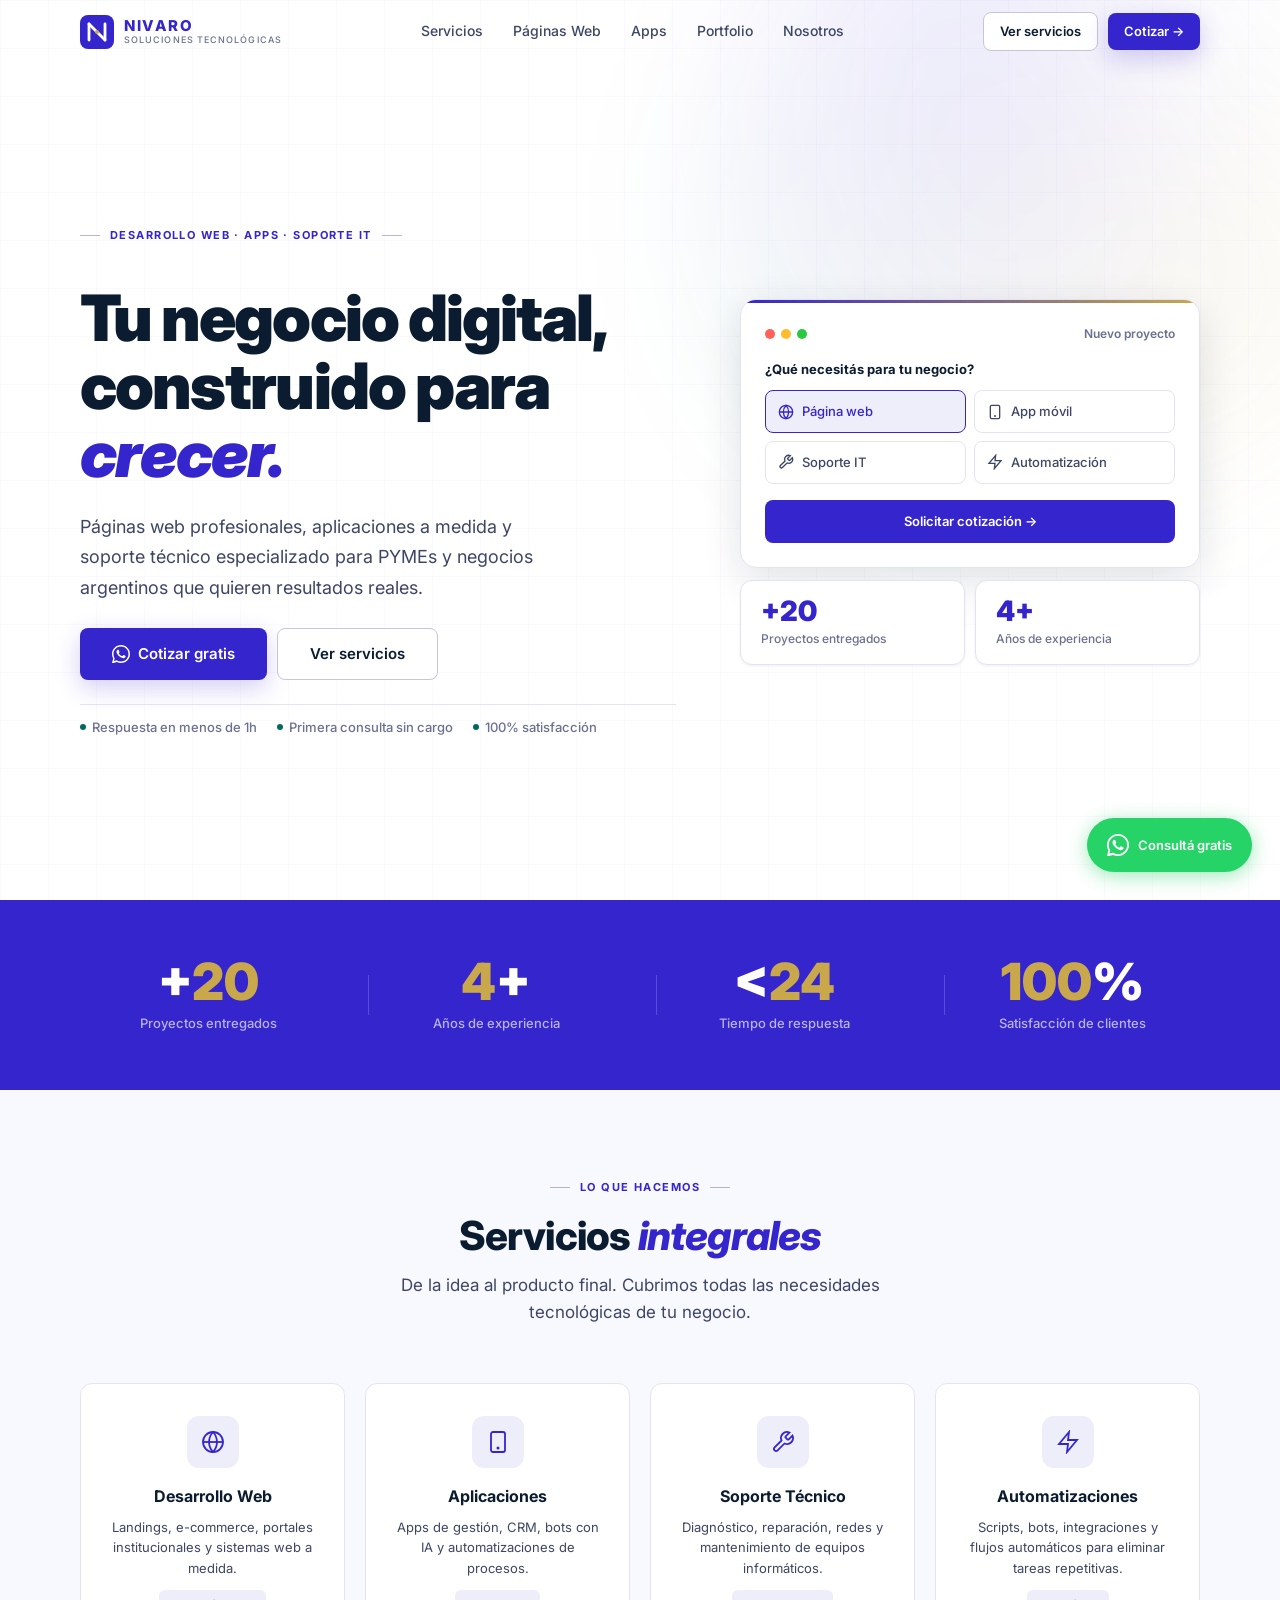
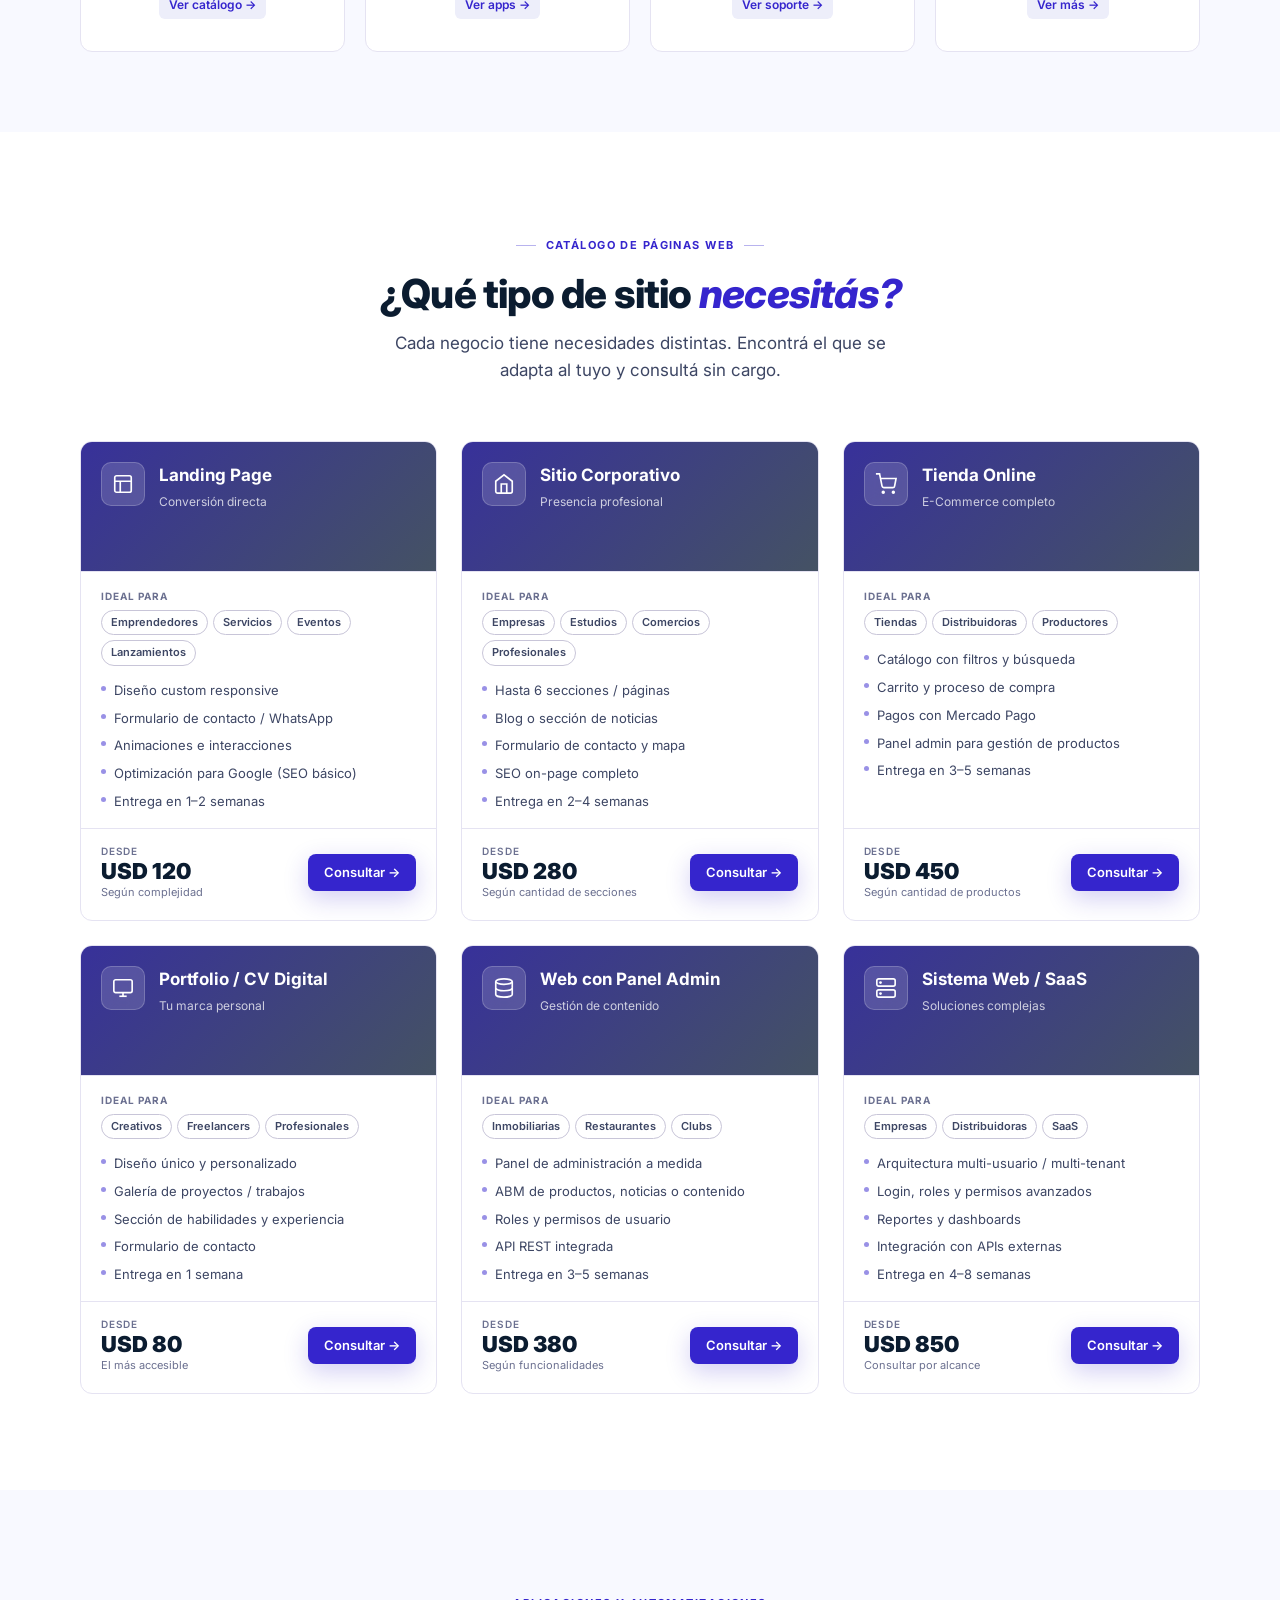
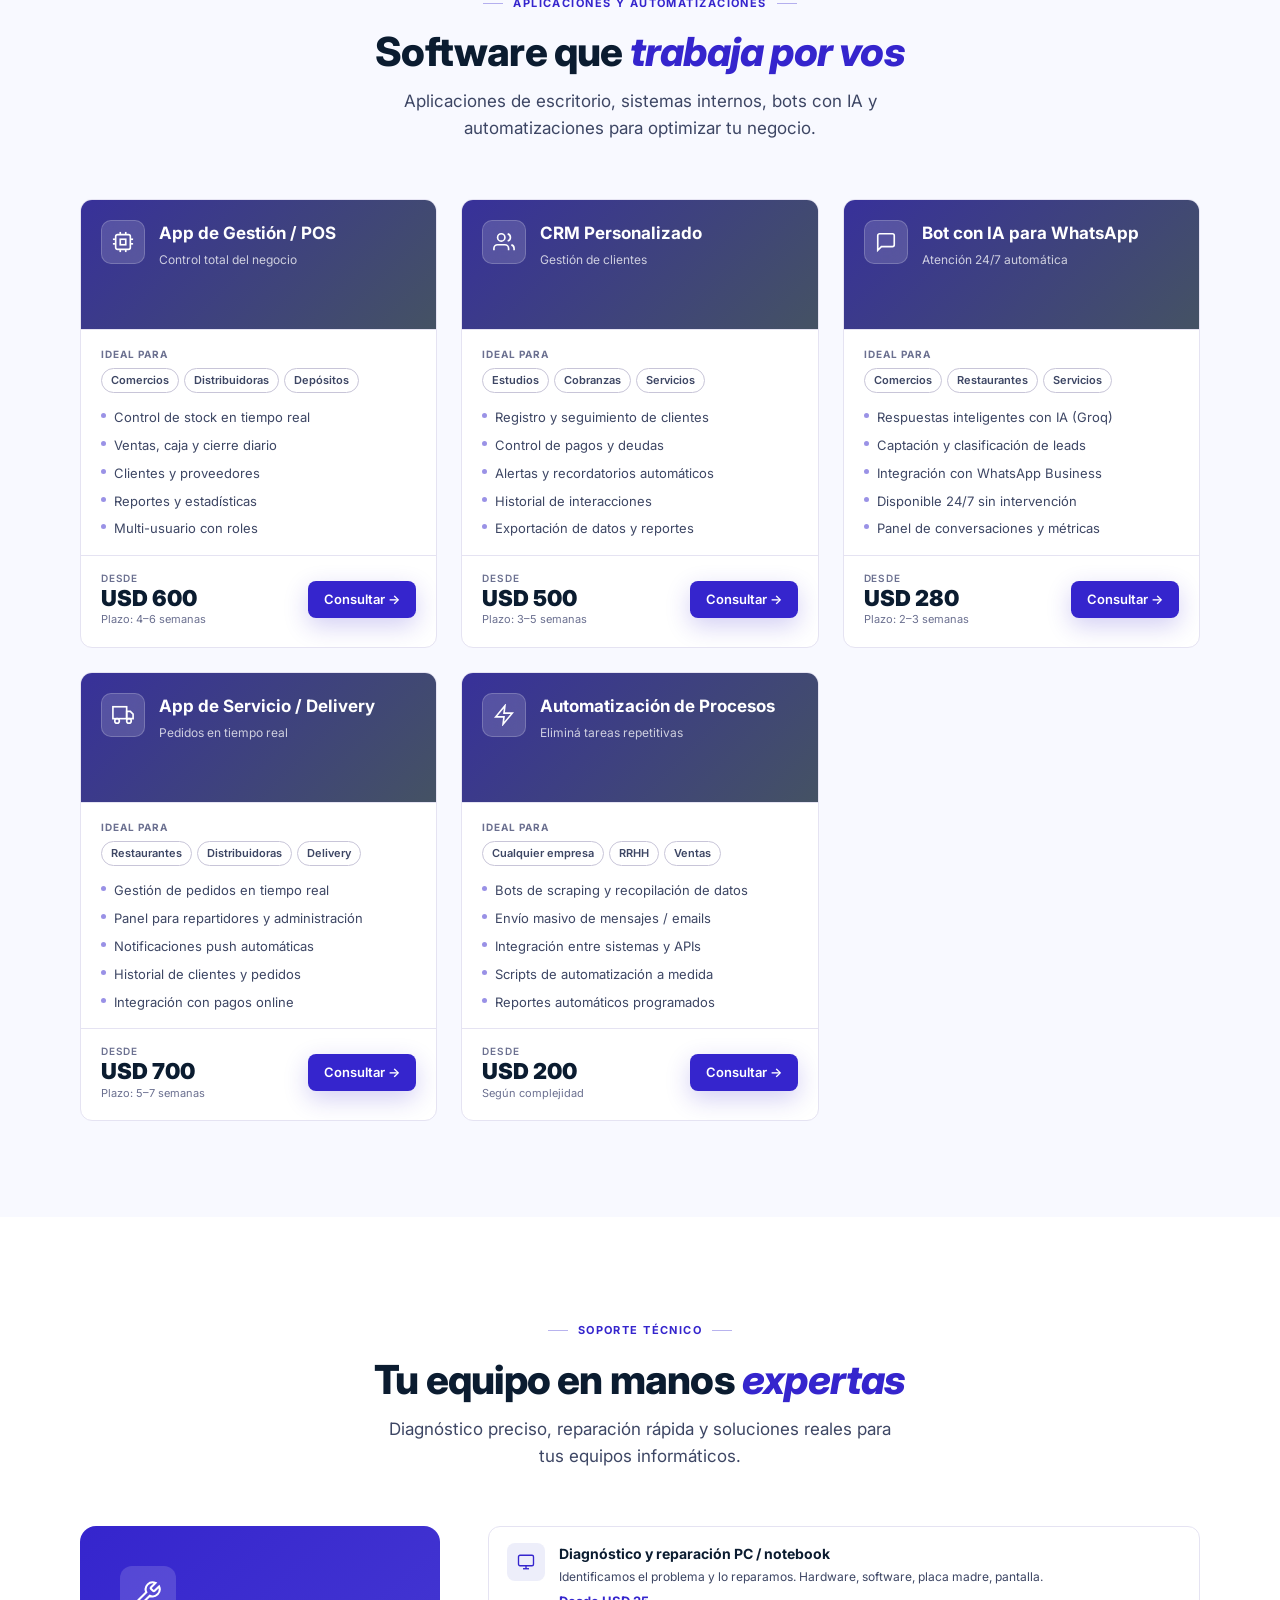
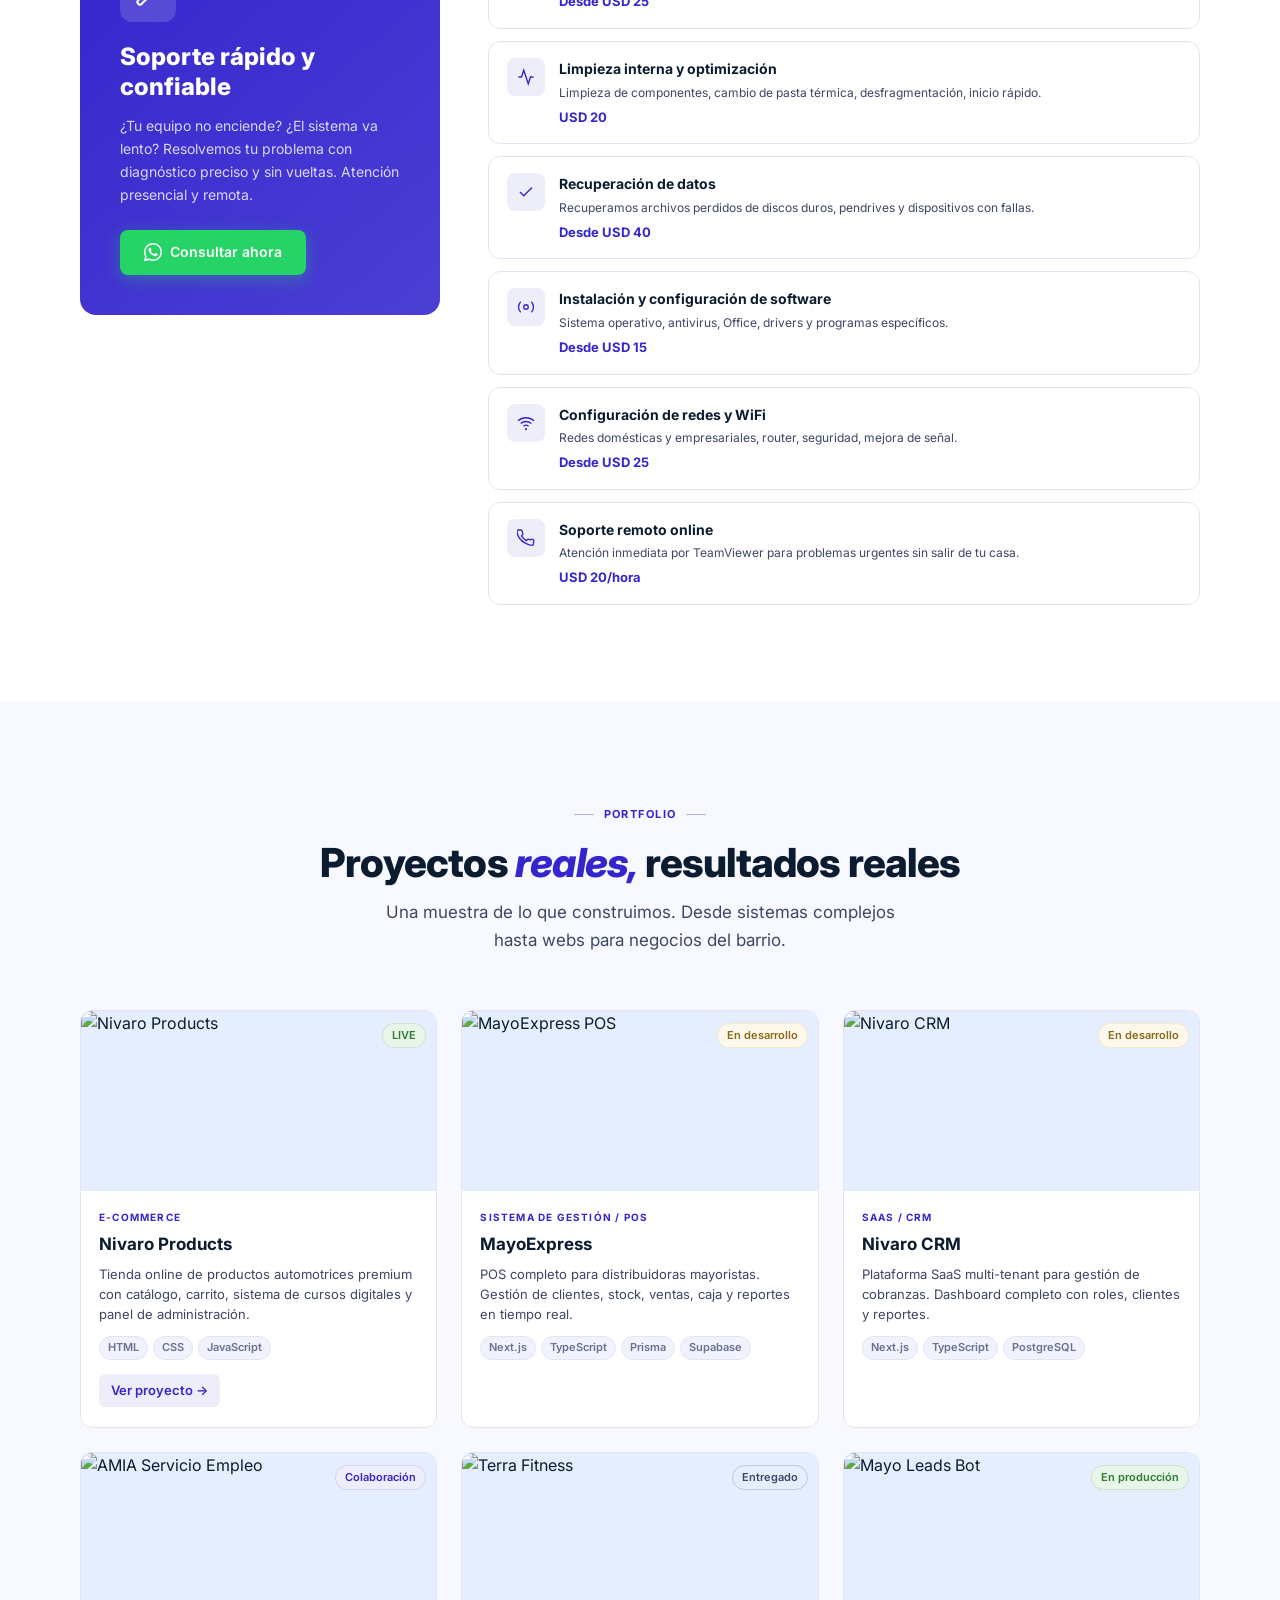
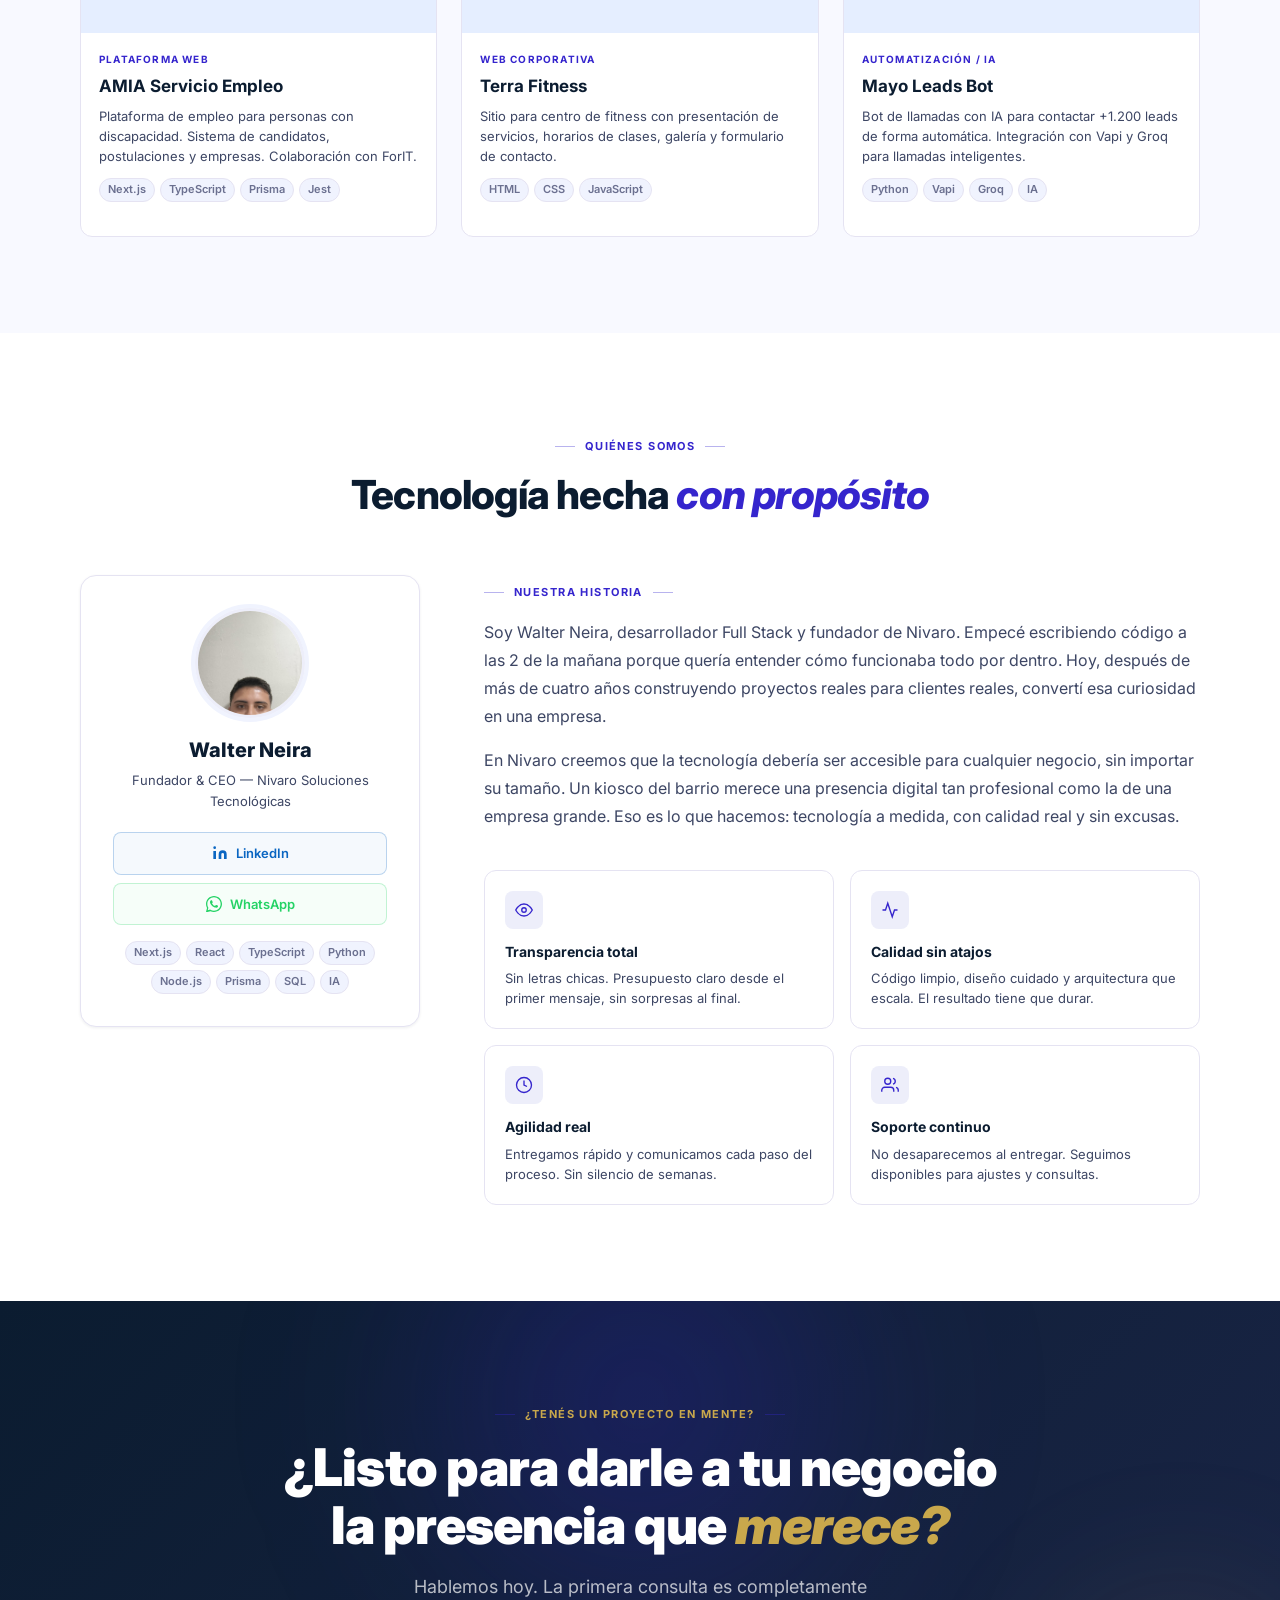
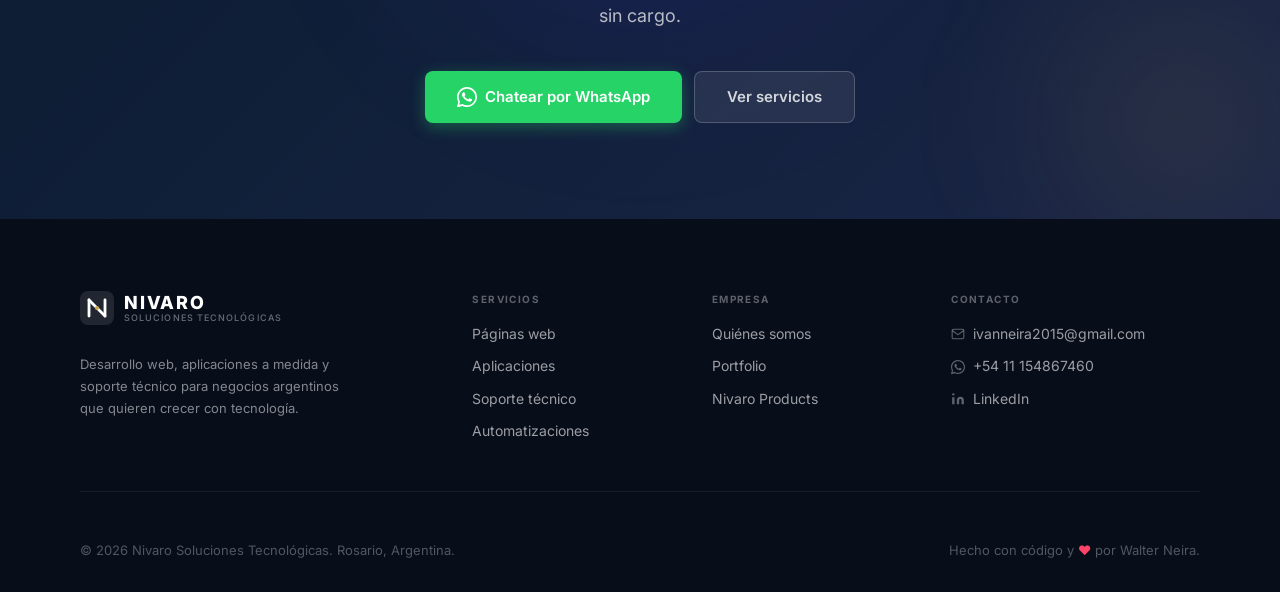
==== index.html @ 533237d1 "feat: add background images to catalog cards + update stats to 4y/24h - 11 catalog cards (webs + app" ====
<!DOCTYPE html>
<html lang="es">
<head>
  <meta charset="UTF-8"/>
  <meta name="viewport" content="width=device-width,initial-scale=1.0"/>
  <title>Nivaro Soluciones Tecnológicas — Desarrollo Web, Apps y Soporte IT</title>
  <meta name="description" content="Diseño web profesional, aplicaciones a medida y soporte técnico para PYMEs y negocios argentinos. Cotizá tu proyecto sin cargo."/>
  <meta name="author" content="Walter Neira — Nivaro Soluciones Tecnológicas"/>
  <link rel="preconnect" href="https://fonts.googleapis.com"/>
  <link rel="preconnect" href="https://fonts.gstatic.com" crossorigin/>
  <link href="https://fonts.googleapis.com/css2?family=Inter:wght@300;400;500;600;700;800;900&display=swap" rel="stylesheet"/>
  <link rel="stylesheet" href="styles/main.css"/>
</head>
<body>

<!-- FLOATING WA -->
<a href="https://wa.me/5411154867460?text=Hola%20Walter!%20Vi%20el%20sitio%20de%20Nivaro%20Soluciones%20y%20quer%C3%ADa%20hacer%20una%20consulta." class="floating-wa" target="_blank" rel="noopener" aria-label="Chatear por WhatsApp">
  <svg viewBox="0 0 24 24" fill="currentColor" width="22" height="22"><path d="M17.472 14.382c-.297-.149-1.758-.867-2.03-.967-.273-.099-.471-.148-.67.15-.197.297-.767.966-.94 1.164-.173.199-.347.223-.644.075-.297-.15-1.255-.463-2.39-1.475-.883-.788-1.48-1.761-1.653-2.059-.173-.297-.018-.458.13-.606.134-.133.298-.347.446-.52.149-.174.198-.298.298-.497.099-.198.05-.371-.025-.52-.075-.149-.669-1.612-.916-2.207-.242-.579-.487-.5-.669-.51-.173-.008-.371-.01-.57-.01-.198 0-.52.074-.792.372-.272.297-1.04 1.016-1.04 2.479 0 1.462 1.065 2.875 1.213 3.074.149.198 2.096 3.2 5.077 4.487.709.306 1.262.489 1.694.625.712.227 1.36.195 1.871.118.571-.085 1.758-.719 2.006-1.413.248-.694.248-1.289.173-1.413-.074-.124-.272-.198-.57-.347z"/><path d="M12 0C5.373 0 0 5.373 0 12c0 2.132.558 4.13 1.533 5.859L.057 23.765a.5.5 0 00.614.63l5.985-1.567A11.945 11.945 0 0012 24c6.627 0 12-5.373 12-12S18.627 0 12 0zm0 22c-1.96 0-3.794-.535-5.362-1.464l-.355-.217-3.689.967.984-3.597-.232-.368A9.955 9.955 0 012 12C2 6.477 6.477 2 12 2s10 4.477 10 10-4.477 10-10 10z"/></svg>
  <span class="floating-wa-txt">Consultá gratis</span>
</a>

<!-- NAV -->
<nav class="nav" id="nav">
  <div class="nav-inner">
    <a href="#inicio" class="nav-logo">
      <svg class="logo-icon" width="34" height="34" viewBox="0 0 34 34"><rect width="34" height="34" rx="8" fill="#3525CD"/><line x1="9" y1="25" x2="9" y2="9" stroke="white" stroke-width="2.8" stroke-linecap="round"/><line x1="9" y1="9" x2="25" y2="25" stroke="white" stroke-width="2.8" stroke-linecap="round"/><line x1="25" y1="25" x2="25" y2="9" stroke="white" stroke-width="2.8" stroke-linecap="round"/><circle cx="17" cy="17" r="2" fill="#C9A84C"/></svg>
      <div class="logo-text">
        <span class="logo-brand">NIVARO</span>
        <span class="logo-tagline">Soluciones Tecnológicas</span>
      </div>
    </a>
    <ul class="nav-links" id="nav-links">
      <li><a href="#servicios">Servicios</a></li>
      <li><a href="#webs">Páginas Web</a></li>
      <li><a href="#apps">Apps</a></li>
      <li><a href="#portfolio">Portfolio</a></li>
      <li><a href="#nosotros">Nosotros</a></li>
    </ul>
    <div class="nav-end">
      <a href="#webs" class="btn btn-secondary btn-sm">Ver servicios</a>
      <a href="https://wa.me/5411154867460?text=Hola%20Walter!%20Quiero%20cotizar%20un%20proyecto." class="btn btn-primary btn-sm" target="_blank" rel="noopener">Cotizar →</a>
      <button class="nav-burger" id="burger" aria-label="Menú"><span></span><span></span><span></span></button>
    </div>
  </div>
  <div class="nav-mobile" id="nav-mobile">
    <a href="#servicios">Servicios</a>
    <a href="#webs">Páginas Web</a>
    <a href="#apps">Apps</a>
    <a href="#portfolio">Portfolio</a>
    <a href="#nosotros">Nosotros</a>
    <a href="https://wa.me/5411154867460?text=Hola%20Walter!%20Quiero%20cotizar%20un%20proyecto." class="btn btn-primary" target="_blank" rel="noopener">Cotizar por WhatsApp →</a>
  </div>
</nav>

<!-- HERO -->
<section class="hero" id="inicio">
  <div class="hero-bg"><div class="hero-orb"></div><div class="hero-grid"></div></div>
  <div class="hero-inner">
    <div class="hero-content">
      <div class="eyebrow">Desarrollo Web · Apps · Soporte IT</div>
      <h1 class="hero-h1">Tu negocio digital,<br/>construido para <em>crecer.</em></h1>
      <p class="hero-sub">Páginas web profesionales, aplicaciones a medida y soporte técnico especializado para PYMEs y negocios argentinos que quieren resultados reales.</p>
      <div class="hero-ctas">
        <a href="https://wa.me/5411154867460?text=Hola%20Walter!%20Vi%20el%20sitio%20de%20Nivaro%20y%20quiero%20cotizar%20mi%20proyecto.%20%C2%BFPod%C3%A9s%20asesorarme%3F" class="btn btn-primary btn-lg" target="_blank" rel="noopener">
          <svg width="18" height="18" viewBox="0 0 24 24" fill="currentColor"><path d="M17.472 14.382c-.297-.149-1.758-.867-2.03-.967-.273-.099-.471-.148-.67.15-.197.297-.767.966-.94 1.164-.173.199-.347.223-.644.075-.297-.15-1.255-.463-2.39-1.475-.883-.788-1.48-1.761-1.653-2.059-.173-.297-.018-.458.13-.606.134-.133.298-.347.446-.52.149-.174.198-.298.298-.497.099-.198.05-.371-.025-.52-.075-.149-.669-1.612-.916-2.207-.242-.579-.487-.5-.669-.51-.173-.008-.371-.01-.57-.01-.198 0-.52.074-.792.372-.272.297-1.04 1.016-1.04 2.479 0 1.462 1.065 2.875 1.213 3.074.149.198 2.096 3.2 5.077 4.487.709.306 1.262.489 1.694.625.712.227 1.36.195 1.871.118.571-.085 1.758-.719 2.006-1.413.248-.694.248-1.289.173-1.413-.074-.124-.272-.198-.57-.347z"/><path d="M12 0C5.373 0 0 5.373 0 12c0 2.132.558 4.13 1.533 5.859L.057 23.765a.5.5 0 00.614.63l5.985-1.567A11.945 11.945 0 0012 24c6.627 0 12-5.373 12-12S18.627 0 12 0zm0 22c-1.96 0-3.794-.535-5.362-1.464l-.355-.217-3.689.967.984-3.597-.232-.368A9.955 9.955 0 012 12C2 6.477 6.477 2 12 2s10 4.477 10 10-4.477 10-10 10z"/></svg>
          Cotizar gratis
        </a>
        <a href="#servicios" class="btn btn-secondary btn-lg">Ver servicios</a>
      </div>
      <div class="hero-trust">
        <div class="hero-trust-item"><span class="dot"></span>Respuesta en menos de 1h</div>
        <div class="hero-trust-item"><span class="dot"></span>Primera consulta sin cargo</div>
        <div class="hero-trust-item"><span class="dot"></span>100% satisfacción</div>
      </div>
    </div>
    <div class="hero-visual">
      <div class="hero-card reveal">
        <div class="hero-card-top">
          <span class="hd r"></span><span class="hd y"></span><span class="hd g"></span>
          <span class="hero-card-lbl">Nuevo proyecto</span>
        </div>
        <p class="hero-card-prompt">¿Qué necesitás para tu negocio?</p>
        <div class="hero-opts">
          <div class="hero-opt sel">
            <svg width="16" height="16" viewBox="0 0 24 24" fill="none" stroke="currentColor" stroke-width="2"><circle cx="12" cy="12" r="10"/><line x1="2" y1="12" x2="22" y2="12"/><path d="M12 2a15.3 15.3 0 014 10 15.3 15.3 0 01-4 10 15.3 15.3 0 01-4-10 15.3 15.3 0 014-10z"/></svg>
            Página web
          </div>
          <div class="hero-opt">
            <svg width="16" height="16" viewBox="0 0 24 24" fill="none" stroke="currentColor" stroke-width="2"><rect x="5" y="2" width="14" height="20" rx="2"/><line x1="12" y1="18" x2="12.01" y2="18" stroke-linecap="round" stroke-width="3"/></svg>
            App móvil
          </div>
          <div class="hero-opt">
            <svg width="16" height="16" viewBox="0 0 24 24" fill="none" stroke="currentColor" stroke-width="2"><path d="M14.7 6.3a1 1 0 000 1.4l1.6 1.6a1 1 0 001.4 0l3.77-3.77a6 6 0 01-7.94 7.94l-6.91 6.91a2.12 2.12 0 01-3-3l6.91-6.91a6 6 0 017.94-7.94l-3.76 3.76z"/></svg>
            Soporte IT
          </div>
          <div class="hero-opt">
            <svg width="16" height="16" viewBox="0 0 24 24" fill="none" stroke="currentColor" stroke-width="2"><polygon points="13 2 3 14 12 14 11 22 21 10 12 10 13 2"/></svg>
            Automatización
          </div>
        </div>
        <div class="hero-cta-mini">Solicitar cotización →</div>
      </div>
      <div class="hero-metrics">
        <div class="hero-metric reveal rv1">
          <div class="hero-metric-n">+20</div>
          <div class="hero-metric-l">Proyectos entregados</div>
        </div>
        <div class="hero-metric reveal rv2">
          <div class="hero-metric-n">4+</div>
          <div class="hero-metric-l">Años de experiencia</div>
        </div>
      </div>
    </div>
  </div>
</section>

<!-- STATS -->
<div class="stats">
  <div class="stats-inner">
    <div class="stat"><div class="stat-num">+<em>20</em></div><div class="stat-lbl">Proyectos entregados</div></div>
    <div class="stat"><div class="stat-num"><em>4</em>+</div><div class="stat-lbl">Años de experiencia</div></div>
    <div class="stat"><div class="stat-num">&lt;<em>24hs</em></div><div class="stat-lbl">Tiempo de respuesta</div></div>
    <div class="stat"><div class="stat-num"><em>100</em>%</div><div class="stat-lbl">Satisfacción de clientes</div></div>
  </div>
</div>

<!-- PILLARS -->
<section class="pillars" id="servicios">
  <div class="c">
    <div class="sh reveal">
      <div class="eyebrow">Lo que hacemos</div>
      <h2>Servicios <em>integrales</em></h2>
      <p>De la idea al producto final. Cubrimos todas las necesidades tecnológicas de tu negocio.</p>
    </div>
    <div class="pillars-grid">
      <div class="pillar reveal rv1">
        <div class="pillar-icon"><svg width="24" height="24" viewBox="0 0 24 24" fill="none" stroke="currentColor" stroke-width="1.8"><circle cx="12" cy="12" r="10"/><line x1="2" y1="12" x2="22" y2="12"/><path d="M12 2a15.3 15.3 0 014 10 15.3 15.3 0 01-4 10 15.3 15.3 0 01-4-10 15.3 15.3 0 014-10z"/></svg></div>
        <div class="pillar-name">Desarrollo Web</div>
        <div class="pillar-desc">Landings, e-commerce, portales institucionales y sistemas web a medida.</div>
        <a href="#webs" class="pillar-link">Ver catálogo →</a>
      </div>
      <div class="pillar reveal rv2">
        <div class="pillar-icon"><svg width="24" height="24" viewBox="0 0 24 24" fill="none" stroke="currentColor" stroke-width="1.8"><rect x="5" y="2" width="14" height="20" rx="2"/><line x1="12" y1="18" x2="12.01" y2="18" stroke-linecap="round" stroke-width="3"/></svg></div>
        <div class="pillar-name">Aplicaciones</div>
        <div class="pillar-desc">Apps de gestión, CRM, bots con IA y automatizaciones de procesos.</div>
        <a href="#apps" class="pillar-link">Ver apps →</a>
      </div>
      <div class="pillar reveal rv3">
        <div class="pillar-icon"><svg width="24" height="24" viewBox="0 0 24 24" fill="none" stroke="currentColor" stroke-width="1.8"><path d="M14.7 6.3a1 1 0 000 1.4l1.6 1.6a1 1 0 001.4 0l3.77-3.77a6 6 0 01-7.94 7.94l-6.91 6.91a2.12 2.12 0 01-3-3l6.91-6.91a6 6 0 017.94-7.94l-3.76 3.76z"/></svg></div>
        <div class="pillar-name">Soporte Técnico</div>
        <div class="pillar-desc">Diagnóstico, reparación, redes y mantenimiento de equipos informáticos.</div>
        <a href="#soporte" class="pillar-link">Ver soporte →</a>
      </div>
      <div class="pillar reveal rv4">
        <div class="pillar-icon"><svg width="24" height="24" viewBox="0 0 24 24" fill="none" stroke="currentColor" stroke-width="1.8"><polygon points="13 2 3 14 12 14 11 22 21 10 12 10 13 2"/></svg></div>
        <div class="pillar-name">Automatizaciones</div>
        <div class="pillar-desc">Scripts, bots, integraciones y flujos automáticos para eliminar tareas repetitivas.</div>
        <a href="#apps" class="pillar-link">Ver más →</a>
      </div>
    </div>
  </div>
</section>

<!-- WEBS CATALOG -->
<section class="section section-alt" id="webs">
  <div class="c">
    <div class="sh reveal">
      <div class="eyebrow">Catálogo de páginas web</div>
      <h2>¿Qué tipo de sitio <em>necesitás?</em></h2>
      <p>Cada negocio tiene necesidades distintas. Encontrá el que se adapta al tuyo y consultá sin cargo.</p>
    </div>
    <div class="catalog-grid">

      <!-- Landing Page -->
      <div class="cat-card reveal rv1">
        <div class="cat-head" style="background-image:url('https://images.unsplash.com/photo-1467232004584-a241de8bcf5d?w=600&q=80')">
          <div class="cat-icon"><svg width="22" height="22" viewBox="0 0 24 24" fill="none" stroke="currentColor" stroke-width="1.8"><rect x="3" y="3" width="18" height="18" rx="2"/><path d="M3 9h18M9 21V9"/></svg></div>
          <div><div class="cat-name">Landing Page</div><div class="cat-tag">Conversión directa</div></div>
        </div>
        <div class="cat-body">
          <div>
            <div class="cat-targets-lbl">Ideal para</div>
            <div class="cat-pills">
              <span class="badge badge-outline">Emprendedores</span>
              <span class="badge badge-outline">Servicios</span>
              <span class="badge badge-outline">Eventos</span>
              <span class="badge badge-outline">Lanzamientos</span>
            </div>
          </div>
          <div class="cat-features">
            <div class="cat-feat">Diseño custom responsive</div>
            <div class="cat-feat">Formulario de contacto / WhatsApp</div>
            <div class="cat-feat">Animaciones e interacciones</div>
            <div class="cat-feat">Optimización para Google (SEO básico)</div>
            <div class="cat-feat">Entrega en 1–2 semanas</div>
          </div>
        </div>
        <div class="cat-foot">
          <div>
            <div class="cat-price-from">Desde</div>
            <div class="cat-price">USD 120</div>
            <div class="cat-price-note">Según complejidad</div>
          </div>
          <a href="https://wa.me/5411154867460?text=Hola%20Walter!%20Me%20interesa%20una%20Landing%20Page%20para%20mi%20negocio.%20%C2%BFPod%C3%A9s%20asesorarme%3F" class="btn btn-primary btn-sm" target="_blank" rel="noopener">Consultar →</a>
        </div>
      </div>

      <!-- Sitio Corporativo -->
      <div class="cat-card reveal rv2">
        <div class="cat-head" style="background-image:url('https://images.unsplash.com/photo-1497366216548-37526070297c?w=600&q=80')">
          <div class="cat-icon"><svg width="22" height="22" viewBox="0 0 24 24" fill="none" stroke="currentColor" stroke-width="1.8"><path d="M3 9l9-7 9 7v11a2 2 0 01-2 2H5a2 2 0 01-2-2z"/><polyline points="9 22 9 12 15 12 15 22"/></svg></div>
          <div><div class="cat-name">Sitio Corporativo</div><div class="cat-tag">Presencia profesional</div></div>
        </div>
        <div class="cat-body">
          <div>
            <div class="cat-targets-lbl">Ideal para</div>
            <div class="cat-pills">
              <span class="badge badge-outline">Empresas</span>
              <span class="badge badge-outline">Estudios</span>
              <span class="badge badge-outline">Comercios</span>
              <span class="badge badge-outline">Profesionales</span>
            </div>
          </div>
          <div class="cat-features">
            <div class="cat-feat">Hasta 6 secciones / páginas</div>
            <div class="cat-feat">Blog o sección de noticias</div>
            <div class="cat-feat">Formulario de contacto y mapa</div>
            <div class="cat-feat">SEO on-page completo</div>
            <div class="cat-feat">Entrega en 2–4 semanas</div>
          </div>
        </div>
        <div class="cat-foot">
          <div>
            <div class="cat-price-from">Desde</div>
            <div class="cat-price">USD 280</div>
            <div class="cat-price-note">Según cantidad de secciones</div>
          </div>
          <a href="https://wa.me/5411154867460?text=Hola%20Walter!%20Necesito%20un%20sitio%20corporativo%20para%20mi%20empresa.%20%C2%BFPod%C3%A9s%20cotizarlo%3F" class="btn btn-primary btn-sm" target="_blank" rel="noopener">Consultar →</a>
        </div>
      </div>

      <!-- E-Commerce -->
      <div class="cat-card reveal rv3">
        <div class="cat-head" style="background-image:url('https://images.unsplash.com/photo-1556742049-0cfed4f6a45d?w=600&q=80')">
          <div class="cat-icon"><svg width="22" height="22" viewBox="0 0 24 24" fill="none" stroke="currentColor" stroke-width="1.8"><circle cx="9" cy="21" r="1"/><circle cx="20" cy="21" r="1"/><path d="M1 1h4l2.68 13.39a2 2 0 002 1.61h9.72a2 2 0 001.98-1.71L23 6H6"/></svg></div>
          <div><div class="cat-name">Tienda Online</div><div class="cat-tag">E-Commerce completo</div></div>
        </div>
        <div class="cat-body">
          <div>
            <div class="cat-targets-lbl">Ideal para</div>
            <div class="cat-pills">
              <span class="badge badge-outline">Tiendas</span>
              <span class="badge badge-outline">Distribuidoras</span>
              <span class="badge badge-outline">Productores</span>
            </div>
          </div>
          <div class="cat-features">
            <div class="cat-feat">Catálogo con filtros y búsqueda</div>
            <div class="cat-feat">Carrito y proceso de compra</div>
            <div class="cat-feat">Pagos con Mercado Pago</div>
            <div class="cat-feat">Panel admin para gestión de productos</div>
            <div class="cat-feat">Entrega en 3–5 semanas</div>
          </div>
        </div>
        <div class="cat-foot">
          <div>
            <div class="cat-price-from">Desde</div>
            <div class="cat-price">USD 450</div>
            <div class="cat-price-note">Según cantidad de productos</div>
          </div>
          <a href="https://wa.me/5411154867460?text=Hola%20Walter!%20Quiero%20crear%20una%20tienda%20online%20para%20vender%20mis%20productos.%20%C2%BFPod%C3%A9s%20asesorarme%3F" class="btn btn-primary btn-sm" target="_blank" rel="noopener">Consultar →</a>
        </div>
      </div>

      <!-- Portfolio / CV -->
      <div class="cat-card reveal rv1">
        <div class="cat-head" style="background-image:url('https://images.unsplash.com/photo-1499750310107-5fef28a66643?w=600&q=80')">
          <div class="cat-icon"><svg width="22" height="22" viewBox="0 0 24 24" fill="none" stroke="currentColor" stroke-width="1.8"><rect x="2" y="3" width="20" height="14" rx="2"/><line x1="8" y1="21" x2="16" y2="21"/><line x1="12" y1="17" x2="12" y2="21"/></svg></div>
          <div><div class="cat-name">Portfolio / CV Digital</div><div class="cat-tag">Tu marca personal</div></div>
        </div>
        <div class="cat-body">
          <div>
            <div class="cat-targets-lbl">Ideal para</div>
            <div class="cat-pills">
              <span class="badge badge-outline">Creativos</span>
              <span class="badge badge-outline">Freelancers</span>
              <span class="badge badge-outline">Profesionales</span>
            </div>
          </div>
          <div class="cat-features">
            <div class="cat-feat">Diseño único y personalizado</div>
            <div class="cat-feat">Galería de proyectos / trabajos</div>
            <div class="cat-feat">Sección de habilidades y experiencia</div>
            <div class="cat-feat">Formulario de contacto</div>
            <div class="cat-feat">Entrega en 1 semana</div>
          </div>
        </div>
        <div class="cat-foot">
          <div>
            <div class="cat-price-from">Desde</div>
            <div class="cat-price">USD 80</div>
            <div class="cat-price-note">El más accesible</div>
          </div>
          <a href="https://wa.me/5411154867460?text=Hola%20Walter!%20Me%20interesa%20un%20portfolio%20o%20CV%20digital%20profesional.%20%C2%BFPod%C3%A9s%20cotizarlo%3F" class="btn btn-primary btn-sm" target="_blank" rel="noopener">Consultar →</a>
        </div>
      </div>

      <!-- Web con Panel -->
      <div class="cat-card reveal rv2">
        <div class="cat-head" style="background-image:url('https://images.unsplash.com/photo-1460925895917-afdab827c52f?w=600&q=80')">
          <div class="cat-icon"><svg width="22" height="22" viewBox="0 0 24 24" fill="none" stroke="currentColor" stroke-width="1.8"><ellipse cx="12" cy="5" rx="9" ry="3"/><path d="M21 12c0 1.66-4 3-9 3s-9-1.34-9-3"/><path d="M3 5v14c0 1.66 4 3 9 3s9-1.34 9-3V5"/></svg></div>
          <div><div class="cat-name">Web con Panel Admin</div><div class="cat-tag">Gestión de contenido</div></div>
        </div>
        <div class="cat-body">
          <div>
            <div class="cat-targets-lbl">Ideal para</div>
            <div class="cat-pills">
              <span class="badge badge-outline">Inmobiliarias</span>
              <span class="badge badge-outline">Restaurantes</span>
              <span class="badge badge-outline">Clubs</span>
            </div>
          </div>
          <div class="cat-features">
            <div class="cat-feat">Panel de administración a medida</div>
            <div class="cat-feat">ABM de productos, noticias o contenido</div>
            <div class="cat-feat">Roles y permisos de usuario</div>
            <div class="cat-feat">API REST integrada</div>
            <div class="cat-feat">Entrega en 3–5 semanas</div>
          </div>
        </div>
        <div class="cat-foot">
          <div>
            <div class="cat-price-from">Desde</div>
            <div class="cat-price">USD 380</div>
            <div class="cat-price-note">Según funcionalidades</div>
          </div>
          <a href="https://wa.me/5411154867460?text=Hola%20Walter!%20Necesito%20una%20web%20con%20panel%20de%20administraci%C3%B3n.%20%C2%BFPod%C3%A9s%20cotizarme%3F" class="btn btn-primary btn-sm" target="_blank" rel="noopener">Consultar →</a>
        </div>
      </div>

      <!-- Sistema / SaaS -->
      <div class="cat-card reveal rv3">
        <div class="cat-head" style="background-image:url('https://images.unsplash.com/photo-1558494949-ef010cbdcc31?w=600&q=80')">
          <div class="cat-icon"><svg width="22" height="22" viewBox="0 0 24 24" fill="none" stroke="currentColor" stroke-width="1.8"><rect x="2" y="2" width="20" height="8" rx="2"/><rect x="2" y="14" width="20" height="8" rx="2"/><line x1="6" y1="6" x2="6.01" y2="6" stroke-linecap="round" stroke-width="3"/><line x1="6" y1="18" x2="6.01" y2="18" stroke-linecap="round" stroke-width="3"/></svg></div>
          <div><div class="cat-name">Sistema Web / SaaS</div><div class="cat-tag">Soluciones complejas</div></div>
        </div>
        <div class="cat-body">
          <div>
            <div class="cat-targets-lbl">Ideal para</div>
            <div class="cat-pills">
              <span class="badge badge-outline">Empresas</span>
              <span class="badge badge-outline">Distribuidoras</span>
              <span class="badge badge-outline">SaaS</span>
            </div>
          </div>
          <div class="cat-features">
            <div class="cat-feat">Arquitectura multi-usuario / multi-tenant</div>
            <div class="cat-feat">Login, roles y permisos avanzados</div>
            <div class="cat-feat">Reportes y dashboards</div>
            <div class="cat-feat">Integración con APIs externas</div>
            <div class="cat-feat">Entrega en 4–8 semanas</div>
          </div>
        </div>
        <div class="cat-foot">
          <div>
            <div class="cat-price-from">Desde</div>
            <div class="cat-price">USD 850</div>
            <div class="cat-price-note">Consultar por alcance</div>
          </div>
          <a href="https://wa.me/5411154867460?text=Hola%20Walter!%20Necesito%20un%20sistema%20web%20complejo%20o%20SaaS.%20%C2%BFPod%C3%A9s%20asesorarme%3F" class="btn btn-primary btn-sm" target="_blank" rel="noopener">Consultar →</a>
        </div>
      </div>

    </div>
  </div>
</section>

<!-- APPS CATALOG -->
<section class="section" id="apps">
  <div class="c">
    <div class="sh reveal">
      <div class="eyebrow">Aplicaciones y automatizaciones</div>
      <h2>Software que <em>trabaja por vos</em></h2>
      <p>Aplicaciones de escritorio, sistemas internos, bots con IA y automatizaciones para optimizar tu negocio.</p>
    </div>
    <div class="catalog-grid">

      <!-- App Gestión / POS -->
      <div class="cat-card reveal rv1">
        <div class="cat-head" style="background-image:url('https://images.unsplash.com/photo-1518770660439-4636190af475?w=600&q=80')">
          <div class="cat-icon"><svg width="22" height="22" viewBox="0 0 24 24" fill="none" stroke="currentColor" stroke-width="1.8"><rect x="4" y="4" width="16" height="16" rx="2"/><rect x="9" y="9" width="6" height="6"/><line x1="9" y1="1" x2="9" y2="4"/><line x1="15" y1="1" x2="15" y2="4"/><line x1="9" y1="20" x2="9" y2="23"/><line x1="15" y1="20" x2="15" y2="23"/><line x1="20" y1="9" x2="23" y2="9"/><line x1="20" y1="14" x2="23" y2="14"/><line x1="1" y1="9" x2="4" y2="9"/><line x1="1" y1="14" x2="4" y2="14"/></svg></div>
          <div><div class="cat-name">App de Gestión / POS</div><div class="cat-tag">Control total del negocio</div></div>
        </div>
        <div class="cat-body">
          <div>
            <div class="cat-targets-lbl">Ideal para</div>
            <div class="cat-pills">
              <span class="badge badge-outline">Comercios</span>
              <span class="badge badge-outline">Distribuidoras</span>
              <span class="badge badge-outline">Depósitos</span>
            </div>
          </div>
          <div class="cat-features">
            <div class="cat-feat">Control de stock en tiempo real</div>
            <div class="cat-feat">Ventas, caja y cierre diario</div>
            <div class="cat-feat">Clientes y proveedores</div>
            <div class="cat-feat">Reportes y estadísticas</div>
            <div class="cat-feat">Multi-usuario con roles</div>
          </div>
        </div>
        <div class="cat-foot">
          <div>
            <div class="cat-price-from">Desde</div>
            <div class="cat-price">USD 600</div>
            <div class="cat-price-note">Plazo: 4–6 semanas</div>
          </div>
          <a href="https://wa.me/5411154867460?text=Hola%20Walter!%20Necesito%20una%20app%20de%20gesti%C3%B3n%20o%20POS%20para%20mi%20negocio.%20%C2%BFPod%C3%A9s%20cotizarla%3F" class="btn btn-primary btn-sm" target="_blank" rel="noopener">Consultar →</a>
        </div>
      </div>

      <!-- CRM -->
      <div class="cat-card reveal rv2">
        <div class="cat-head" style="background-image:url('https://images.unsplash.com/photo-1551434678-e076c223a692?w=600&q=80')">
          <div class="cat-icon"><svg width="22" height="22" viewBox="0 0 24 24" fill="none" stroke="currentColor" stroke-width="1.8"><path d="M17 21v-2a4 4 0 00-4-4H5a4 4 0 00-4 4v2"/><circle cx="9" cy="7" r="4"/><path d="M23 21v-2a4 4 0 00-3-3.87"/><path d="M16 3.13a4 4 0 010 7.75"/></svg></div>
          <div><div class="cat-name">CRM Personalizado</div><div class="cat-tag">Gestión de clientes</div></div>
        </div>
        <div class="cat-body">
          <div>
            <div class="cat-targets-lbl">Ideal para</div>
            <div class="cat-pills">
              <span class="badge badge-outline">Estudios</span>
              <span class="badge badge-outline">Cobranzas</span>
              <span class="badge badge-outline">Servicios</span>
            </div>
          </div>
          <div class="cat-features">
            <div class="cat-feat">Registro y seguimiento de clientes</div>
            <div class="cat-feat">Control de pagos y deudas</div>
            <div class="cat-feat">Alertas y recordatorios automáticos</div>
            <div class="cat-feat">Historial de interacciones</div>
            <div class="cat-feat">Exportación de datos y reportes</div>
          </div>
        </div>
        <div class="cat-foot">
          <div>
            <div class="cat-price-from">Desde</div>
            <div class="cat-price">USD 500</div>
            <div class="cat-price-note">Plazo: 3–5 semanas</div>
          </div>
          <a href="https://wa.me/5411154867460?text=Hola%20Walter!%20Necesito%20un%20CRM%20para%20gesti%C3%B3n%20de%20clientes%20y%20cobranzas.%20%C2%BFPod%C3%A9s%20asesorarme%3F" class="btn btn-primary btn-sm" target="_blank" rel="noopener">Consultar →</a>
        </div>
      </div>

      <!-- Bot IA -->
      <div class="cat-card reveal rv3">
        <div class="cat-head" style="background-image:url('https://images.unsplash.com/photo-1485827404703-89b55fcc595e?w=600&q=80')">
          <div class="cat-icon"><svg width="22" height="22" viewBox="0 0 24 24" fill="none" stroke="currentColor" stroke-width="1.8"><path d="M21 15a2 2 0 01-2 2H7l-4 4V5a2 2 0 012-2h14a2 2 0 012 2z"/></svg></div>
          <div><div class="cat-name">Bot con IA para WhatsApp</div><div class="cat-tag">Atención 24/7 automática</div></div>
        </div>
        <div class="cat-body">
          <div>
            <div class="cat-targets-lbl">Ideal para</div>
            <div class="cat-pills">
              <span class="badge badge-outline">Comercios</span>
              <span class="badge badge-outline">Restaurantes</span>
              <span class="badge badge-outline">Servicios</span>
            </div>
          </div>
          <div class="cat-features">
            <div class="cat-feat">Respuestas inteligentes con IA (Groq)</div>
            <div class="cat-feat">Captación y clasificación de leads</div>
            <div class="cat-feat">Integración con WhatsApp Business</div>
            <div class="cat-feat">Disponible 24/7 sin intervención</div>
            <div class="cat-feat">Panel de conversaciones y métricas</div>
          </div>
        </div>
        <div class="cat-foot">
          <div>
            <div class="cat-price-from">Desde</div>
            <div class="cat-price">USD 280</div>
            <div class="cat-price-note">Plazo: 2–3 semanas</div>
          </div>
          <a href="https://wa.me/5411154867460?text=Hola%20Walter!%20Me%20interesa%20un%20bot%20con%20IA%20para%20WhatsApp.%20%C2%BFPod%C3%A9s%20cotizarlo%3F" class="btn btn-primary btn-sm" target="_blank" rel="noopener">Consultar →</a>
        </div>
      </div>

      <!-- App Delivery -->
      <div class="cat-card reveal rv1">
        <div class="cat-head" style="background-image:url('https://images.unsplash.com/photo-1566576912321-d58ddd7a6088?w=600&q=80')">
          <div class="cat-icon"><svg width="22" height="22" viewBox="0 0 24 24" fill="none" stroke="currentColor" stroke-width="1.8"><rect x="1" y="3" width="15" height="13"/><polygon points="16 8 20 8 23 11 23 16 16 16 16 8"/><circle cx="5.5" cy="18.5" r="2.5"/><circle cx="18.5" cy="18.5" r="2.5"/></svg></div>
          <div><div class="cat-name">App de Servicio / Delivery</div><div class="cat-tag">Pedidos en tiempo real</div></div>
        </div>
        <div class="cat-body">
          <div>
            <div class="cat-targets-lbl">Ideal para</div>
            <div class="cat-pills">
              <span class="badge badge-outline">Restaurantes</span>
              <span class="badge badge-outline">Distribuidoras</span>
              <span class="badge badge-outline">Delivery</span>
            </div>
          </div>
          <div class="cat-features">
            <div class="cat-feat">Gestión de pedidos en tiempo real</div>
            <div class="cat-feat">Panel para repartidores y administración</div>
            <div class="cat-feat">Notificaciones push automáticas</div>
            <div class="cat-feat">Historial de clientes y pedidos</div>
            <div class="cat-feat">Integración con pagos online</div>
          </div>
        </div>
        <div class="cat-foot">
          <div>
            <div class="cat-price-from">Desde</div>
            <div class="cat-price">USD 700</div>
            <div class="cat-price-note">Plazo: 5–7 semanas</div>
          </div>
          <a href="https://wa.me/5411154867460?text=Hola%20Walter!%20Necesito%20una%20app%20de%20pedidos%20o%20delivery.%20%C2%BFPod%C3%A9s%20asesorarme%3F" class="btn btn-primary btn-sm" target="_blank" rel="noopener">Consultar →</a>
        </div>
      </div>

      <!-- Automatización -->
      <div class="cat-card reveal rv2">
        <div class="cat-head" style="background-image:url('https://images.unsplash.com/photo-1531746790731-6c087fecd65a?w=600&q=80')">
          <div class="cat-icon"><svg width="22" height="22" viewBox="0 0 24 24" fill="none" stroke="currentColor" stroke-width="1.8"><polygon points="13 2 3 14 12 14 11 22 21 10 12 10 13 2"/></svg></div>
          <div><div class="cat-name">Automatización de Procesos</div><div class="cat-tag">Eliminá tareas repetitivas</div></div>
        </div>
        <div class="cat-body">
          <div>
            <div class="cat-targets-lbl">Ideal para</div>
            <div class="cat-pills">
              <span class="badge badge-outline">Cualquier empresa</span>
              <span class="badge badge-outline">RRHH</span>
              <span class="badge badge-outline">Ventas</span>
            </div>
          </div>
          <div class="cat-features">
            <div class="cat-feat">Bots de scraping y recopilación de datos</div>
            <div class="cat-feat">Envío masivo de mensajes / emails</div>
            <div class="cat-feat">Integración entre sistemas y APIs</div>
            <div class="cat-feat">Scripts de automatización a medida</div>
            <div class="cat-feat">Reportes automáticos programados</div>
          </div>
        </div>
        <div class="cat-foot">
          <div>
            <div class="cat-price-from">Desde</div>
            <div class="cat-price">USD 200</div>
            <div class="cat-price-note">Según complejidad</div>
          </div>
          <a href="https://wa.me/5411154867460?text=Hola%20Walter!%20Quiero%20automatizar%20procesos%20en%20mi%20empresa.%20%C2%BFPod%C3%A9s%20ayudarme%3F" class="btn btn-primary btn-sm" target="_blank" rel="noopener">Consultar →</a>
        </div>
      </div>

    </div>
  </div>
</section>

<!-- SOPORTE -->
<section class="section section-alt" id="soporte">
  <div class="c">
    <div class="sh reveal">
      <div class="eyebrow">Soporte técnico</div>
      <h2>Tu equipo en manos <em>expertas</em></h2>
      <p>Diagnóstico preciso, reparación rápida y soluciones reales para tus equipos informáticos.</p>
    </div>
    <div class="support-grid">
      <div class="support-promo reveal">
        <div class="support-promo-icon"><svg width="28" height="28" viewBox="0 0 24 24" fill="none" stroke="white" stroke-width="1.8"><path d="M14.7 6.3a1 1 0 000 1.4l1.6 1.6a1 1 0 001.4 0l3.77-3.77a6 6 0 01-7.94 7.94l-6.91 6.91a2.12 2.12 0 01-3-3l6.91-6.91a6 6 0 017.94-7.94l-3.76 3.76z"/></svg></div>
        <h3>Soporte rápido y confiable</h3>
        <p>¿Tu equipo no enciende? ¿El sistema va lento? Resolvemos tu problema con diagnóstico preciso y sin vueltas. Atención presencial y remota.</p>
        <a href="https://wa.me/5411154867460?text=Hola%20Walter!%20Necesito%20soporte%20t%C3%A9cnico.%20%C2%BFPod%C3%A9s%20ayudarme%3F" class="btn btn-wa" target="_blank" rel="noopener">
          <svg width="18" height="18" viewBox="0 0 24 24" fill="currentColor"><path d="M17.472 14.382c-.297-.149-1.758-.867-2.03-.967-.273-.099-.471-.148-.67.15-.197.297-.767.966-.94 1.164-.173.199-.347.223-.644.075-.297-.15-1.255-.463-2.39-1.475-.883-.788-1.48-1.761-1.653-2.059-.173-.297-.018-.458.13-.606.134-.133.298-.347.446-.52.149-.174.198-.298.298-.497.099-.198.05-.371-.025-.52-.075-.149-.669-1.612-.916-2.207-.242-.579-.487-.5-.669-.51-.173-.008-.371-.01-.57-.01-.198 0-.52.074-.792.372-.272.297-1.04 1.016-1.04 2.479 0 1.462 1.065 2.875 1.213 3.074.149.198 2.096 3.2 5.077 4.487.709.306 1.262.489 1.694.625.712.227 1.36.195 1.871.118.571-.085 1.758-.719 2.006-1.413.248-.694.248-1.289.173-1.413-.074-.124-.272-.198-.57-.347z"/><path d="M12 0C5.373 0 0 5.373 0 12c0 2.132.558 4.13 1.533 5.859L.057 23.765a.5.5 0 00.614.63l5.985-1.567A11.945 11.945 0 0012 24c6.627 0 12-5.373 12-12S18.627 0 12 0zm0 22c-1.96 0-3.794-.535-5.362-1.464l-.355-.217-3.689.967.984-3.597-.232-.368A9.955 9.955 0 012 12C2 6.477 6.477 2 12 2s10 4.477 10 10-4.477 10-10 10z"/></svg>
          Consultar ahora
        </a>
      </div>
      <div class="support-list">
        <div class="support-item reveal">
          <div class="support-item-icon"><svg width="18" height="18" viewBox="0 0 24 24" fill="none" stroke="currentColor" stroke-width="1.8"><rect x="2" y="3" width="20" height="14" rx="2"/><line x1="8" y1="21" x2="16" y2="21"/><line x1="12" y1="17" x2="12" y2="21"/></svg></div>
          <div>
            <div class="support-item-name">Diagnóstico y reparación PC / notebook</div>
            <div class="support-item-desc">Identificamos el problema y lo reparamos. Hardware, software, placa madre, pantalla.</div>
            <div class="support-item-price">Desde USD 25</div>
          </div>
        </div>
        <div class="support-item reveal rv1">
          <div class="support-item-icon"><svg width="18" height="18" viewBox="0 0 24 24" fill="none" stroke="currentColor" stroke-width="1.8"><polyline points="22 12 18 12 15 21 9 3 6 12 2 12"/></svg></div>
          <div>
            <div class="support-item-name">Limpieza interna y optimización</div>
            <div class="support-item-desc">Limpieza de componentes, cambio de pasta térmica, desfragmentación, inicio rápido.</div>
            <div class="support-item-price">USD 20</div>
          </div>
        </div>
        <div class="support-item reveal rv2">
          <div class="support-item-icon"><svg width="18" height="18" viewBox="0 0 24 24" fill="none" stroke="currentColor" stroke-width="1.8"><polyline points="20 6 9 17 4 12"/></svg></div>
          <div>
            <div class="support-item-name">Recuperación de datos</div>
            <div class="support-item-desc">Recuperamos archivos perdidos de discos duros, pendrives y dispositivos con fallas.</div>
            <div class="support-item-price">Desde USD 40</div>
          </div>
        </div>
        <div class="support-item reveal rv3">
          <div class="support-item-icon"><svg width="18" height="18" viewBox="0 0 24 24" fill="none" stroke="currentColor" stroke-width="1.8"><circle cx="12" cy="12" r="3"/><path d="M19.07 4.93a10 10 0 010 14.14M4.93 4.93a10 10 0 000 14.14"/></svg></div>
          <div>
            <div class="support-item-name">Instalación y configuración de software</div>
            <div class="support-item-desc">Sistema operativo, antivirus, Office, drivers y programas específicos.</div>
            <div class="support-item-price">Desde USD 15</div>
          </div>
        </div>
        <div class="support-item reveal rv4">
          <div class="support-item-icon"><svg width="18" height="18" viewBox="0 0 24 24" fill="none" stroke="currentColor" stroke-width="1.8"><path d="M5 12.55a11 11 0 0114.08 0"/><path d="M1.42 9a16 16 0 0121.16 0"/><path d="M8.53 16.11a6 6 0 016.95 0"/><line x1="12" y1="20" x2="12.01" y2="20" stroke-linecap="round" stroke-width="3"/></svg></div>
          <div>
            <div class="support-item-name">Configuración de redes y WiFi</div>
            <div class="support-item-desc">Redes domésticas y empresariales, router, seguridad, mejora de señal.</div>
            <div class="support-item-price">Desde USD 25</div>
          </div>
        </div>
        <div class="support-item reveal">
          <div class="support-item-icon"><svg width="18" height="18" viewBox="0 0 24 24" fill="none" stroke="currentColor" stroke-width="1.8"><path d="M22 16.92v3a2 2 0 01-2.18 2 19.79 19.79 0 01-8.63-3.07A19.5 19.5 0 013.07 12a19.79 19.79 0 01-3-8.59A2 2 0 012 1.32h3a2 2 0 012 1.72c.127.96.361 1.903.7 2.81a2 2 0 01-.45 2.11L6.09 9.16a16 16 0 006.29 6.29l1.21-1.21a2 2 0 012.11-.45c.907.339 1.85.573 2.81.7A2 2 0 0122 16.92z"/></svg></div>
          <div>
            <div class="support-item-name">Soporte remoto online</div>
            <div class="support-item-desc">Atención inmediata por TeamViewer para problemas urgentes sin salir de tu casa.</div>
            <div class="support-item-price">USD 20/hora</div>
          </div>
        </div>
      </div>
    </div>
  </div>
</section>

<!-- PORTFOLIO -->
<section class="section" id="portfolio">
  <div class="c">
    <div class="sh reveal">
      <div class="eyebrow">Portfolio</div>
      <h2>Proyectos <em>reales,</em> resultados reales</h2>
      <p>Una muestra de lo que construimos. Desde sistemas complejos hasta webs para negocios del barrio.</p>
    </div>
    <div class="portfolio-grid">

      <div class="port-card reveal rv1">
        <div class="port-thumb">
          <img src="https://images.unsplash.com/photo-1503376780353-7e6692767b70?w=600&q=80" alt="Nivaro Products" loading="lazy"/>
          <div class="port-status"><span class="badge badge-green">LIVE</span></div>
        </div>
        <div class="port-body">
          <div class="port-type">E-Commerce</div>
          <div class="port-name">Nivaro Products</div>
          <div class="port-desc">Tienda online de productos automotrices premium con catálogo, carrito, sistema de cursos digitales y panel de administración.</div>
          <div class="port-stack">
            <span class="badge badge-tech">HTML</span>
            <span class="badge badge-tech">CSS</span>
            <span class="badge badge-tech">JavaScript</span>
          </div>
          <a href="https://nivaroproducts.netlify.app" class="port-link" target="_blank" rel="noopener">Ver proyecto →</a>
        </div>
      </div>

      <div class="port-card reveal rv2">
        <div class="port-thumb">
          <img src="https://images.unsplash.com/photo-1556742049-0cfed4f6a45d?w=600&q=80" alt="MayoExpress POS" loading="lazy"/>
          <div class="port-status"><span class="badge badge-gold">En desarrollo</span></div>
        </div>
        <div class="port-body">
          <div class="port-type">Sistema de Gestión / POS</div>
          <div class="port-name">MayoExpress</div>
          <div class="port-desc">POS completo para distribuidoras mayoristas. Gestión de clientes, stock, ventas, caja y reportes en tiempo real.</div>
          <div class="port-stack">
            <span class="badge badge-tech">Next.js</span>
            <span class="badge badge-tech">TypeScript</span>
            <span class="badge badge-tech">Prisma</span>
            <span class="badge badge-tech">Supabase</span>
          </div>
        </div>
      </div>

      <div class="port-card reveal rv3">
        <div class="port-thumb">
          <img src="https://images.unsplash.com/photo-1460925895917-afdab827c52f?w=600&q=80" alt="Nivaro CRM" loading="lazy"/>
          <div class="port-status"><span class="badge badge-gold">En desarrollo</span></div>
        </div>
        <div class="port-body">
          <div class="port-type">SaaS / CRM</div>
          <div class="port-name">Nivaro CRM</div>
          <div class="port-desc">Plataforma SaaS multi-tenant para gestión de cobranzas. Dashboard completo con roles, clientes y reportes.</div>
          <div class="port-stack">
            <span class="badge badge-tech">Next.js</span>
            <span class="badge badge-tech">TypeScript</span>
            <span class="badge badge-tech">PostgreSQL</span>
          </div>
        </div>
      </div>

      <div class="port-card reveal rv1">
        <div class="port-thumb">
          <img src="https://images.unsplash.com/photo-1497366216548-37526070297c?w=600&q=80" alt="AMIA Servicio Empleo" loading="lazy"/>
          <div class="port-status"><span class="badge badge-primary">Colaboración</span></div>
        </div>
        <div class="port-body">
          <div class="port-type">Plataforma Web</div>
          <div class="port-name">AMIA Servicio Empleo</div>
          <div class="port-desc">Plataforma de empleo para personas con discapacidad. Sistema de candidatos, postulaciones y empresas. Colaboración con ForIT.</div>
          <div class="port-stack">
            <span class="badge badge-tech">Next.js</span>
            <span class="badge badge-tech">TypeScript</span>
            <span class="badge badge-tech">Prisma</span>
            <span class="badge badge-tech">Jest</span>
          </div>
        </div>
      </div>

      <div class="port-card reveal rv2">
        <div class="port-thumb">
          <img src="https://images.unsplash.com/photo-1534438327276-14e5300c3a48?w=600&q=80" alt="Terra Fitness" loading="lazy"/>
          <div class="port-status"><span class="badge badge-outline">Entregado</span></div>
        </div>
        <div class="port-body">
          <div class="port-type">Web Corporativa</div>
          <div class="port-name">Terra Fitness</div>
          <div class="port-desc">Sitio para centro de fitness con presentación de servicios, horarios de clases, galería y formulario de contacto.</div>
          <div class="port-stack">
            <span class="badge badge-tech">HTML</span>
            <span class="badge badge-tech">CSS</span>
            <span class="badge badge-tech">JavaScript</span>
          </div>
        </div>
      </div>

      <div class="port-card reveal rv3">
        <div class="port-thumb">
          <img src="https://images.unsplash.com/photo-1485827404703-89b55fcc595e?w=600&q=80" alt="Mayo Leads Bot" loading="lazy"/>
          <div class="port-status"><span class="badge badge-green">En producción</span></div>
        </div>
        <div class="port-body">
          <div class="port-type">Automatización / IA</div>
          <div class="port-name">Mayo Leads Bot</div>
          <div class="port-desc">Bot de llamadas con IA para contactar +1.200 leads de forma automática. Integración con Vapi y Groq para llamadas inteligentes.</div>
          <div class="port-stack">
            <span class="badge badge-tech">Python</span>
            <span class="badge badge-tech">Vapi</span>
            <span class="badge badge-tech">Groq</span>
            <span class="badge badge-tech">IA</span>
          </div>
        </div>
      </div>

    </div>
  </div>
</section>

<!-- ABOUT -->
<section class="section section-alt" id="nosotros">
  <div class="c">
    <div class="sh reveal">
      <div class="eyebrow">Quiénes somos</div>
      <h2>Tecnología hecha <em>con propósito</em></h2>
    </div>
    <div class="about-grid">
      <div class="founder-card reveal">
        <img class="founder-photo" src="assets/walter.jpeg" alt="Walter Neira" onerror="this.style.display='none';this.nextElementSibling.style.display='flex'"/>
        <div class="founder-initials" style="display:none">WN</div>
        <div class="founder-name">Walter Neira</div>
        <div class="founder-role">Fundador &amp; CEO — Nivaro Soluciones Tecnológicas</div>
        <div class="founder-links">
          <a href="https://www.linkedin.com/in/walter-ivan-neira-astuena" class="founder-link founder-link-li" target="_blank" rel="noopener">
            <svg width="16" height="16" viewBox="0 0 24 24" fill="currentColor"><path d="M16 8a6 6 0 016 6v7h-4v-7a2 2 0 00-2-2 2 2 0 00-2 2v7h-4v-7a6 6 0 016-6zM2 9h4v12H2z"/><circle cx="4" cy="4" r="2"/></svg>
            LinkedIn
          </a>
          <a href="https://wa.me/5411154867460?text=Hola%20Walter!" class="founder-link founder-link-wa" target="_blank" rel="noopener">
            <svg width="16" height="16" viewBox="0 0 24 24" fill="currentColor"><path d="M17.472 14.382c-.297-.149-1.758-.867-2.03-.967-.273-.099-.471-.148-.67.15-.197.297-.767.966-.94 1.164-.173.199-.347.223-.644.075-.297-.15-1.255-.463-2.39-1.475-.883-.788-1.48-1.761-1.653-2.059-.173-.297-.018-.458.13-.606.134-.133.298-.347.446-.52.149-.174.198-.298.298-.497.099-.198.05-.371-.025-.52-.075-.149-.669-1.612-.916-2.207-.242-.579-.487-.5-.669-.51-.173-.008-.371-.01-.57-.01-.198 0-.52.074-.792.372-.272.297-1.04 1.016-1.04 2.479 0 1.462 1.065 2.875 1.213 3.074.149.198 2.096 3.2 5.077 4.487.709.306 1.262.489 1.694.625.712.227 1.36.195 1.871.118.571-.085 1.758-.719 2.006-1.413.248-.694.248-1.289.173-1.413-.074-.124-.272-.198-.57-.347z"/><path d="M12 0C5.373 0 0 5.373 0 12c0 2.132.558 4.13 1.533 5.859L.057 23.765a.5.5 0 00.614.63l5.985-1.567A11.945 11.945 0 0012 24c6.627 0 12-5.373 12-12S18.627 0 12 0zm0 22c-1.96 0-3.794-.535-5.362-1.464l-.355-.217-3.689.967.984-3.597-.232-.368A9.955 9.955 0 012 12C2 6.477 6.477 2 12 2s10 4.477 10 10-4.477 10-10 10z"/></svg>
            WhatsApp
          </a>
        </div>
        <div class="founder-skills">
          <span class="badge badge-tech">Next.js</span>
          <span class="badge badge-tech">React</span>
          <span class="badge badge-tech">TypeScript</span>
          <span class="badge badge-tech">Python</span>
          <span class="badge badge-tech">Node.js</span>
          <span class="badge badge-tech">Prisma</span>
          <span class="badge badge-tech">SQL</span>
          <span class="badge badge-tech">IA</span>
        </div>
      </div>
      <div class="about-main">
        <div class="about-text reveal">
          <div class="eyebrow left">Nuestra historia</div>
          <p>Soy Walter Neira, desarrollador Full Stack y fundador de Nivaro. Empecé escribiendo código a las 2 de la mañana porque quería entender cómo funcionaba todo por dentro. Hoy, después de más de cuatro años construyendo proyectos reales para clientes reales, convertí esa curiosidad en una empresa.</p>
          <p>En Nivaro creemos que la tecnología debería ser accesible para cualquier negocio, sin importar su tamaño. Un kiosco del barrio merece una presencia digital tan profesional como la de una empresa grande. Eso es lo que hacemos: tecnología a medida, con calidad real y sin excusas.</p>
        </div>
        <div class="about-values">
          <div class="value-card reveal rv1">
            <div class="value-icon"><svg width="18" height="18" viewBox="0 0 24 24" fill="none" stroke="currentColor" stroke-width="1.8"><path d="M1 12s4-8 11-8 11 8 11 8-4 8-11 8-11-8-11-8z"/><circle cx="12" cy="12" r="3"/></svg></div>
            <div class="value-name">Transparencia total</div>
            <div class="value-desc">Sin letras chicas. Presupuesto claro desde el primer mensaje, sin sorpresas al final.</div>
          </div>
          <div class="value-card reveal rv2">
            <div class="value-icon"><svg width="18" height="18" viewBox="0 0 24 24" fill="none" stroke="currentColor" stroke-width="1.8"><polyline points="22 12 18 12 15 21 9 3 6 12 2 12"/></svg></div>
            <div class="value-name">Calidad sin atajos</div>
            <div class="value-desc">Código limpio, diseño cuidado y arquitectura que escala. El resultado tiene que durar.</div>
          </div>
          <div class="value-card reveal rv3">
            <div class="value-icon"><svg width="18" height="18" viewBox="0 0 24 24" fill="none" stroke="currentColor" stroke-width="1.8"><circle cx="12" cy="12" r="10"/><polyline points="12 6 12 12 16 14"/></svg></div>
            <div class="value-name">Agilidad real</div>
            <div class="value-desc">Entregamos rápido y comunicamos cada paso del proceso. Sin silencio de semanas.</div>
          </div>
          <div class="value-card reveal rv4">
            <div class="value-icon"><svg width="18" height="18" viewBox="0 0 24 24" fill="none" stroke="currentColor" stroke-width="1.8"><path d="M17 21v-2a4 4 0 00-4-4H5a4 4 0 00-4 4v2"/><circle cx="9" cy="7" r="4"/><path d="M23 21v-2a4 4 0 00-3-3.87"/><path d="M16 3.13a4 4 0 010 7.75"/></svg></div>
            <div class="value-name">Soporte continuo</div>
            <div class="value-desc">No desaparecemos al entregar. Seguimos disponibles para ajustes y consultas.</div>
          </div>
        </div>
      </div>
    </div>
  </div>
</section>

<!-- CTA FINAL -->
<section class="cta-final">
  <div class="c cta-inner">
    <div class="eyebrow" style="color:var(--gold);justify-content:center">¿Tenés un proyecto en mente?</div>
    <h2>¿Listo para darle a tu negocio<br/>la presencia que <em>merece?</em></h2>
    <p>Hablemos hoy. La primera consulta es completamente sin cargo.</p>
    <div class="cta-actions">
      <a href="https://wa.me/5411154867460?text=Hola%20Walter!%20Quiero%20hablar%20sobre%20mi%20proyecto%20con%20Nivaro%20Soluciones.%20%C2%BFPod%C3%A9s%20asesorarme%3F" class="btn btn-wa btn-lg" target="_blank" rel="noopener">
        <svg width="20" height="20" viewBox="0 0 24 24" fill="currentColor"><path d="M17.472 14.382c-.297-.149-1.758-.867-2.03-.967-.273-.099-.471-.148-.67.15-.197.297-.767.966-.94 1.164-.173.199-.347.223-.644.075-.297-.15-1.255-.463-2.39-1.475-.883-.788-1.48-1.761-1.653-2.059-.173-.297-.018-.458.13-.606.134-.133.298-.347.446-.52.149-.174.198-.298.298-.497.099-.198.05-.371-.025-.52-.075-.149-.669-1.612-.916-2.207-.242-.579-.487-.5-.669-.51-.173-.008-.371-.01-.57-.01-.198 0-.52.074-.792.372-.272.297-1.04 1.016-1.04 2.479 0 1.462 1.065 2.875 1.213 3.074.149.198 2.096 3.2 5.077 4.487.709.306 1.262.489 1.694.625.712.227 1.36.195 1.871.118.571-.085 1.758-.719 2.006-1.413.248-.694.248-1.289.173-1.413-.074-.124-.272-.198-.57-.347z"/><path d="M12 0C5.373 0 0 5.373 0 12c0 2.132.558 4.13 1.533 5.859L.057 23.765a.5.5 0 00.614.63l5.985-1.567A11.945 11.945 0 0012 24c6.627 0 12-5.373 12-12S18.627 0 12 0zm0 22c-1.96 0-3.794-.535-5.362-1.464l-.355-.217-3.689.967.984-3.597-.232-.368A9.955 9.955 0 012 12C2 6.477 6.477 2 12 2s10 4.477 10 10-4.477 10-10 10z"/></svg>
        Chatear por WhatsApp
      </a>
      <a href="#webs" class="btn btn-secondary btn-lg" style="color:rgba(255,255,255,.8);border-color:rgba(255,255,255,.2);background:rgba(255,255,255,.08)">Ver servicios</a>
    </div>
  </div>
</section>

<!-- FOOTER -->
<footer class="footer">
  <div class="c">
    <div class="footer-grid">
      <div>
        <a href="#inicio" class="nav-logo" style="margin-bottom:14px;display:inline-flex">
          <svg class="logo-icon" width="34" height="34" viewBox="0 0 34 34"><rect width="34" height="34" rx="8" fill="rgba(255,255,255,0.1)"/><line x1="9" y1="25" x2="9" y2="9" stroke="white" stroke-width="2.8" stroke-linecap="round"/><line x1="9" y1="9" x2="25" y2="25" stroke="white" stroke-width="2.8" stroke-linecap="round"/><line x1="25" y1="25" x2="25" y2="9" stroke="white" stroke-width="2.8" stroke-linecap="round"/><circle cx="17" cy="17" r="2" fill="#C9A84C"/></svg>
          <div class="logo-text">
            <span class="logo-brand">NIVARO</span>
            <span class="logo-tagline">Soluciones Tecnológicas</span>
          </div>
        </a>
        <p class="footer-desc">Desarrollo web, aplicaciones a medida y soporte técnico para negocios argentinos que quieren crecer con tecnología.</p>
      </div>
      <div>
        <div class="footer-col-title">Servicios</div>
        <div class="footer-links">
          <a href="#webs">Páginas web</a>
          <a href="#apps">Aplicaciones</a>
          <a href="#soporte">Soporte técnico</a>
          <a href="#apps">Automatizaciones</a>
        </div>
      </div>
      <div>
        <div class="footer-col-title">Empresa</div>
        <div class="footer-links">
          <a href="#nosotros">Quiénes somos</a>
          <a href="#portfolio">Portfolio</a>
          <a href="https://nivaroproducts.netlify.app" target="_blank" rel="noopener">Nivaro Products</a>
        </div>
      </div>
      <div>
        <div class="footer-col-title">Contacto</div>
        <a href="mailto:ivanneira2015@gmail.com" class="footer-contact-item">
          <svg width="14" height="14" viewBox="0 0 24 24" fill="none" stroke="currentColor" stroke-width="1.8"><path d="M4 4h16c1.1 0 2 .9 2 2v12c0 1.1-.9 2-2 2H4c-1.1 0-2-.9-2-2V6c0-1.1.9-2 2-2z"/><polyline points="22,6 12,13 2,6"/></svg>
          ivanneira2015@gmail.com
        </a>
        <a href="https://wa.me/5411154867460" target="_blank" rel="noopener" class="footer-contact-item">
          <svg width="14" height="14" viewBox="0 0 24 24" fill="currentColor"><path d="M17.472 14.382c-.297-.149-1.758-.867-2.03-.967-.273-.099-.471-.148-.67.15-.197.297-.767.966-.94 1.164-.173.199-.347.223-.644.075-.297-.15-1.255-.463-2.39-1.475-.883-.788-1.48-1.761-1.653-2.059-.173-.297-.018-.458.13-.606.134-.133.298-.347.446-.52.149-.174.198-.298.298-.497.099-.198.05-.371-.025-.52-.075-.149-.669-1.612-.916-2.207-.242-.579-.487-.5-.669-.51-.173-.008-.371-.01-.57-.01-.198 0-.52.074-.792.372-.272.297-1.04 1.016-1.04 2.479 0 1.462 1.065 2.875 1.213 3.074.149.198 2.096 3.2 5.077 4.487.709.306 1.262.489 1.694.625.712.227 1.36.195 1.871.118.571-.085 1.758-.719 2.006-1.413.248-.694.248-1.289.173-1.413-.074-.124-.272-.198-.57-.347z"/><path d="M12 0C5.373 0 0 5.373 0 12c0 2.132.558 4.13 1.533 5.859L.057 23.765a.5.5 0 00.614.63l5.985-1.567A11.945 11.945 0 0012 24c6.627 0 12-5.373 12-12S18.627 0 12 0zm0 22c-1.96 0-3.794-.535-5.362-1.464l-.355-.217-3.689.967.984-3.597-.232-.368A9.955 9.955 0 012 12C2 6.477 6.477 2 12 2s10 4.477 10 10-4.477 10-10 10z"/></svg>
          +54 11 154867460
        </a>
        <a href="https://www.linkedin.com/in/walter-ivan-neira-astuena" target="_blank" rel="noopener" class="footer-contact-item">
          <svg width="14" height="14" viewBox="0 0 24 24" fill="currentColor"><path d="M16 8a6 6 0 016 6v7h-4v-7a2 2 0 00-2-2 2 2 0 00-2 2v7h-4v-7a6 6 0 016-6zM2 9h4v12H2z"/><circle cx="4" cy="4" r="2"/></svg>
          LinkedIn
        </a>
      </div>
    </div>
    <div class="footer-bottom">
      <span>© 2026 Nivaro Soluciones Tecnológicas. Rosario, Argentina.</span>
      <span>Hecho con código y <span style="color:#ff4466">♥</span> por Walter Neira.</span>
    </div>
  </div>
</footer>

<script src="js/app.js"></script>
</body>
</html>
---- styles/main.css ----
@import url('https://fonts.googleapis.com/css2?family=Inter:wght@300;400;500;600;700;800;900&display=swap');

:root {
  --primary: #3525CD;
  --primary-hover: #2B1FA8;
  --primary-light: #EDEEFA;
  --gold: #C9A84C;
  --gold-light: #FDF8EC;
  --secondary: #006A61;
  --bg: #F8F9FF;
  --surface: #FFFFFF;
  --surface-low: #F0F3FE;
  --surface-container: #E5EEFF;
  --text: #0B1C30;
  --text-2: #3D4664;
  --text-3: #6B7090;
  --border: #C8C5D8;
  --border-light: #E5E3F2;
  --r-sm: 6px; --r: 8px; --r-card: 12px; --r-modal: 16px;
  --sh-sm: 0 1px 3px rgba(11,28,48,0.07);
  --sh-md: 0 4px 16px rgba(11,28,48,0.09);
  --sh-lg: 0 12px 40px rgba(11,28,48,0.12);
  --sh-primary: 0 8px 24px rgba(53,37,205,0.22);
  --t: 0.2s ease;
  --t-sm: 0.35s cubic-bezier(0.25,0.46,0.45,0.94);
  --glow: 0 0 0 3px rgba(53,37,205,0.2);
  --nav-h: 64px;
  --max-w: 1200px;
  --px: 40px;
}

*,*::before,*::after{box-sizing:border-box;margin:0;padding:0}
html{scroll-behavior:smooth}
body{font-family:'Inter',-apple-system,sans-serif;background:var(--bg);color:var(--text);line-height:1.6;-webkit-font-smoothing:antialiased}
a{color:inherit;text-decoration:none}
img{max-width:100%;display:block}
button{border:none;background:none;font-family:inherit;cursor:pointer}
::selection{background:var(--primary);color:white}
::-webkit-scrollbar{width:5px}
::-webkit-scrollbar-thumb{background:var(--border);border-radius:10px}
::-webkit-scrollbar-thumb:hover{background:var(--primary)}

.c{max-width:var(--max-w);margin:0 auto;padding:0 var(--px)}
.section{padding:96px 0}
.section-alt{background:var(--surface)}

.eyebrow{font-size:11px;font-weight:700;letter-spacing:.13em;text-transform:uppercase;color:var(--primary);display:inline-flex;align-items:center;gap:10px;margin-bottom:16px}
.eyebrow::before,.eyebrow::after{content:'';width:20px;height:1px;background:var(--primary);opacity:.35}

.sh{text-align:center;margin-bottom:56px}
.sh h2{font-size:clamp(28px,4vw,40px);font-weight:800;letter-spacing:-.02em;line-height:1.2;margin-bottom:12px}
.sh h2 em{font-style:italic;color:var(--primary)}
.sh p{font-size:17px;color:var(--text-2);max-width:520px;margin:0 auto}

/* BUTTONS */
.btn{display:inline-flex;align-items:center;justify-content:center;gap:8px;font-size:14px;font-weight:600;padding:11px 24px;border-radius:var(--r);transition:all var(--t);white-space:nowrap;cursor:pointer}
.btn:active{transform:scale(.97)}
.btn:focus-visible{outline:none;box-shadow:var(--glow)}
.btn-primary{background:var(--primary);color:#fff;box-shadow:var(--sh-primary)}
.btn-primary:hover{background:var(--primary-hover);transform:translateY(-1px);box-shadow:0 12px 32px rgba(53,37,205,.3)}
.btn-secondary{border:1.5px solid var(--border);color:var(--text);background:var(--surface)}
.btn-secondary:hover{border-color:var(--primary);color:var(--primary);background:var(--primary-light)}
.btn-wa{background:#25D366;color:white;box-shadow:0 4px 16px rgba(37,211,102,.35)}
.btn-wa:hover{background:#1da851;transform:translateY(-1px);box-shadow:0 8px 28px rgba(37,211,102,.45)}
.btn-lg{padding:13px 32px;font-size:15px}
.btn-sm{padding:8px 16px;font-size:13px}

/* BADGES */
.badge{display:inline-flex;align-items:center;gap:4px;padding:3px 9px;border-radius:100px;font-size:11px;font-weight:600}
.badge-primary{background:var(--primary-light);color:var(--primary);border:1px solid rgba(53,37,205,.12)}
.badge-green{background:#E8F5E9;color:#2E7D32;border:1px solid rgba(46,125,50,.15)}
.badge-gold{background:var(--gold-light);color:#8A6A1A;border:1px solid rgba(201,168,76,.2)}
.badge-outline{background:transparent;border:1px solid var(--border);color:var(--text-2)}
.badge-tech{background:var(--surface-low);color:var(--text-3);border:1px solid var(--border-light);font-size:11px;padding:2px 8px}

/* NAV */
.nav{position:fixed;top:0;left:0;right:0;height:var(--nav-h);z-index:900;transition:background .3s,box-shadow .3s,border-color .3s;border-bottom:1px solid transparent}
.nav.scrolled{background:rgba(248,249,255,.92);backdrop-filter:blur(20px) saturate(180%);border-bottom-color:var(--border-light);box-shadow:var(--sh-sm)}
.nav-inner{max-width:var(--max-w);margin:0 auto;padding:0 var(--px);height:100%;display:flex;align-items:center;justify-content:space-between;gap:32px}
.nav-logo{display:flex;align-items:center;gap:10px;flex-shrink:0}
.logo-icon{display:block;flex-shrink:0}
.logo-text{display:flex;flex-direction:column;line-height:1.1}
.logo-brand{font-size:15px;font-weight:800;letter-spacing:.1em;color:var(--primary)}
.logo-tagline{font-size:9px;font-weight:500;letter-spacing:.12em;text-transform:uppercase;color:var(--text-3)}
.nav-links{display:flex;align-items:center;gap:2px;list-style:none}
.nav-links a{display:block;padding:7px 14px;font-size:14px;font-weight:500;color:var(--text-2);border-radius:var(--r);transition:color var(--t),background var(--t)}
.nav-links a:hover{color:var(--text);background:var(--surface-container)}
.nav-links a.active{color:var(--primary);font-weight:600;background:var(--primary-light)}
.nav-end{display:flex;align-items:center;gap:10px}
.nav-burger{display:none;flex-direction:column;gap:4px;padding:7px;border-radius:var(--r);transition:background var(--t)}
.nav-burger:hover{background:var(--surface-container)}
.nav-burger span{display:block;width:20px;height:2px;background:var(--text);border-radius:2px;transition:var(--t-sm)}
.nav-burger.open span:nth-child(1){transform:translateY(6px) rotate(45deg)}
.nav-burger.open span:nth-child(2){opacity:0}
.nav-burger.open span:nth-child(3){transform:translateY(-6px) rotate(-45deg)}
.nav-mobile{display:none;position:absolute;top:var(--nav-h);left:0;right:0;background:rgba(248,249,255,.98);backdrop-filter:blur(20px);border-bottom:1px solid var(--border-light);box-shadow:var(--sh-md);padding:12px 20px 20px;z-index:899}
.nav-mobile.open{display:flex;flex-direction:column;gap:4px}
.nav-mobile a{padding:12px 16px;font-size:15px;font-weight:500;color:var(--text-2);border-radius:var(--r);transition:color var(--t),background var(--t)}
.nav-mobile a:hover{color:var(--primary);background:var(--primary-light)}
.nav-mobile .btn-primary{margin-top:8px;width:100%}

/* HERO */
.hero{min-height:100vh;display:flex;align-items:center;padding-top:var(--nav-h);position:relative;overflow:hidden;background:var(--surface)}
.hero-bg{position:absolute;inset:0;pointer-events:none;z-index:0}
.hero-orb{position:absolute;top:-150px;right:-100px;width:700px;height:700px;border-radius:50%;background:radial-gradient(at 40% 30%,rgba(53,37,205,.1) 0,transparent 55%),radial-gradient(at 75% 65%,rgba(201,168,76,.07) 0,transparent 50%),radial-gradient(at 5% 80%,rgba(0,106,97,.05) 0,transparent 50%);filter:blur(60px)}
.hero-grid{position:absolute;inset:0;background-image:linear-gradient(rgba(53,37,205,.025) 1px,transparent 1px),linear-gradient(90deg,rgba(53,37,205,.025) 1px,transparent 1px);background-size:48px 48px}
.hero-inner{position:relative;z-index:1;display:grid;grid-template-columns:1fr 460px;gap:64px;align-items:center;max-width:var(--max-w);margin:0 auto;padding:80px var(--px)}
.hero-content{display:flex;flex-direction:column;gap:24px}
.hero-h1{font-size:clamp(40px,5.5vw,64px);font-weight:900;line-height:1.06;letter-spacing:-.03em;color:var(--text)}
.hero-h1 em{font-style:italic;color:var(--primary)}
.hero-sub{font-size:18px;color:var(--text-2);line-height:1.7;max-width:480px}
.hero-ctas{display:flex;flex-wrap:wrap;gap:10px}
.hero-trust{display:flex;flex-wrap:wrap;gap:20px;padding-top:12px;border-top:1px solid var(--border-light)}
.hero-trust-item{display:flex;align-items:center;gap:6px;font-size:13px;color:var(--text-3);font-weight:500}
.hero-trust-item .dot{width:6px;height:6px;border-radius:50%;background:var(--secondary);flex-shrink:0}

/* Hero visual */
.hero-visual{display:flex;flex-direction:column;gap:12px}
.hero-card{background:var(--surface);border:1px solid var(--border-light);border-radius:var(--r-modal);padding:24px;box-shadow:var(--sh-lg);position:relative;overflow:hidden}
.hero-card::before{content:'';position:absolute;top:0;left:0;right:0;height:3px;background:linear-gradient(90deg,var(--primary),var(--gold))}
.hero-card-top{display:flex;align-items:center;gap:6px;margin-bottom:16px}
.hd{width:10px;height:10px;border-radius:50%}
.hd.r{background:#FF6058}
.hd.y{background:#FFBD2E}
.hd.g{background:#28C840}
.hero-card-lbl{font-size:12px;font-weight:600;color:var(--text-3);margin-left:auto}
.hero-card-prompt{font-size:13px;font-weight:700;color:var(--text);margin-bottom:10px}
.hero-opts{display:grid;grid-template-columns:1fr 1fr;gap:8px;margin-bottom:16px}
.hero-opt{display:flex;align-items:center;gap:8px;padding:10px 12px;border-radius:8px;border:1.5px solid var(--border-light);font-size:13px;font-weight:500;color:var(--text-2);transition:all var(--t)}
.hero-opt.sel{border-color:var(--primary);background:var(--primary-light);color:var(--primary)}
.hero-opt svg{flex-shrink:0}
.hero-cta-mini{display:flex;align-items:center;justify-content:center;gap:8px;padding:11px;background:var(--primary);color:white;border-radius:8px;font-size:13px;font-weight:600}
.hero-metrics{display:grid;grid-template-columns:1fr 1fr;gap:10px}
.hero-metric{background:var(--surface);border:1px solid var(--border-light);border-radius:var(--r-card);padding:16px 20px;box-shadow:var(--sh-sm)}
.hero-metric-n{font-size:28px;font-weight:900;color:var(--primary);line-height:1;margin-bottom:4px}
.hero-metric-l{font-size:12px;color:var(--text-3);font-weight:500}

/* STATS */
.stats{background:var(--primary);padding:56px 0}
.stats-inner{display:grid;grid-template-columns:repeat(4,1fr);max-width:var(--max-w);margin:0 auto;padding:0 var(--px);gap:32px}
.stat{text-align:center;position:relative}
.stat+.stat::before{content:'';position:absolute;left:0;top:50%;transform:translateY(-50%);height:40px;width:1px;background:rgba(255,255,255,.18)}
.stat-num{font-size:clamp(36px,4vw,52px);font-weight:900;color:white;line-height:1;margin-bottom:6px}
.stat-num em{font-style:normal;color:var(--gold)}
.stat-lbl{font-size:13px;color:rgba(255,255,255,.65);font-weight:500}

/* PILLARS */
.pillars{padding:80px 0}
.pillars-grid{display:grid;grid-template-columns:repeat(4,1fr);gap:20px}
.pillar{background:var(--surface);border:1px solid var(--border-light);border-radius:var(--r-card);padding:32px 24px;text-align:center;transition:transform var(--t),box-shadow var(--t),border-color var(--t)}
.pillar:hover{transform:translateY(-4px);box-shadow:var(--sh-md);border-color:rgba(53,37,205,.2)}
.pillar-icon{width:52px;height:52px;background:var(--primary-light);border-radius:12px;display:flex;align-items:center;justify-content:center;margin:0 auto 16px;color:var(--primary);transition:background var(--t)}
.pillar:hover .pillar-icon{background:var(--surface-container)}
.pillar-name{font-size:16px;font-weight:700;margin-bottom:8px}
.pillar-desc{font-size:13px;color:var(--text-2);line-height:1.55}
.pillar-link{display:inline-flex;align-items:center;gap:4px;font-size:12px;font-weight:600;color:var(--primary);margin-top:12px;padding:5px 10px;border-radius:var(--r-sm);background:var(--primary-light);transition:background var(--t)}
.pillar-link:hover{background:var(--surface-container)}

/* CATALOG */
.catalog-grid{display:grid;grid-template-columns:repeat(3,1fr);gap:24px}
.cat-card{background:var(--surface);border:1px solid var(--border-light);border-radius:var(--r-card);overflow:hidden;display:flex;flex-direction:column;transition:transform .25s ease,box-shadow .25s ease,border-color .25s ease}
.cat-card:hover{transform:translateY(-4px);box-shadow:var(--sh-lg);border-color:rgba(53,37,205,.2)}
.cat-head{padding:20px 20px 18px;background:var(--surface-low);background-size:cover;background-position:center;border-bottom:1px solid var(--border-light);display:flex;align-items:flex-start;gap:14px;position:relative;min-height:130px}
.cat-head::before{content:'';position:absolute;inset:0;background:linear-gradient(135deg,rgba(30,22,140,.88) 0%,rgba(11,28,48,.75) 100%)}
.cat-head>*{position:relative;z-index:1}
.cat-icon{width:44px;height:44px;background:var(--primary-light);border-radius:10px;display:flex;align-items:center;justify-content:center;color:var(--primary);flex-shrink:0}
.cat-head .cat-icon{background:rgba(255,255,255,.15);backdrop-filter:blur(8px);border:1px solid rgba(255,255,255,.2);color:white}
.cat-name{font-size:16px;font-weight:700;color:var(--text);margin-bottom:3px}
.cat-head .cat-name{color:white;font-size:17px}
.cat-tag{font-size:12px;color:var(--text-3)}
.cat-head .cat-tag{color:rgba(255,255,255,.75)}
.cat-head .badge-outline{border-color:rgba(255,255,255,.3);color:rgba(255,255,255,.85);background:rgba(255,255,255,.08)}
.cat-body{padding:16px 20px;flex:1;display:flex;flex-direction:column;gap:14px}
.cat-targets-lbl{font-size:10px;font-weight:700;letter-spacing:.1em;text-transform:uppercase;color:var(--text-3);margin-bottom:6px}
.cat-pills{display:flex;flex-wrap:wrap;gap:5px}
.cat-features{display:flex;flex-direction:column;gap:7px}
.cat-feat{display:flex;align-items:flex-start;gap:8px;font-size:13px;color:var(--text-2)}
.cat-feat::before{content:'';min-width:5px;height:5px;border-radius:50%;background:var(--primary);opacity:.5;margin-top:6px;flex-shrink:0}
.cat-foot{padding:14px 20px 18px;border-top:1px solid var(--border-light);display:flex;align-items:center;justify-content:space-between;gap:12px;flex-wrap:wrap}
.cat-price-from{font-size:10px;text-transform:uppercase;letter-spacing:.08em;color:var(--text-3);font-weight:600}
.cat-price{font-size:22px;font-weight:900;color:var(--text);line-height:1.1}
.cat-price-note{font-size:11px;color:var(--text-3);margin-top:1px}

/* SUPPORT */
.support-grid{display:grid;grid-template-columns:360px 1fr;gap:48px;align-items:start}
.support-promo{background:linear-gradient(140deg,var(--primary) 0%,#4B3FD4 100%);border-radius:var(--r-modal);padding:40px;color:white;position:sticky;top:calc(var(--nav-h) + 24px)}
.support-promo-icon{width:56px;height:56px;background:rgba(255,255,255,.15);border-radius:12px;display:flex;align-items:center;justify-content:center;margin-bottom:20px}
.support-promo h3{font-size:24px;font-weight:800;margin-bottom:12px;line-height:1.25}
.support-promo p{font-size:14px;color:rgba(255,255,255,.8);line-height:1.65;margin-bottom:24px}
.support-list{display:flex;flex-direction:column;gap:12px}
.support-item{display:flex;align-items:flex-start;gap:14px;padding:16px 18px;background:var(--surface);border:1px solid var(--border-light);border-radius:var(--r-card);transition:border-color var(--t),box-shadow var(--t),transform var(--t)}
.support-item:hover{border-color:rgba(53,37,205,.2);box-shadow:var(--sh-sm);transform:translateX(4px)}
.support-item-icon{width:38px;height:38px;flex-shrink:0;background:var(--primary-light);border-radius:var(--r);display:flex;align-items:center;justify-content:center;color:var(--primary)}
.support-item-name{font-size:14px;font-weight:700;margin-bottom:3px}
.support-item-desc{font-size:12px;color:var(--text-2);line-height:1.5}
.support-item-price{font-size:13px;font-weight:700;color:var(--primary);margin-top:5px}

/* PORTFOLIO */
.portfolio-grid{display:grid;grid-template-columns:repeat(3,1fr);gap:24px}
.port-card{background:var(--surface);border:1px solid var(--border-light);border-radius:var(--r-card);overflow:hidden;transition:transform .25s ease,box-shadow .25s ease}
.port-card:hover{transform:translateY(-4px);box-shadow:var(--sh-lg)}
.port-thumb{height:180px;overflow:hidden;position:relative;background:var(--surface-container)}
.port-thumb img{width:100%;height:100%;object-fit:cover;transition:transform .5s ease}
.port-card:hover .port-thumb img{transform:scale(1.06)}
.port-status{position:absolute;top:10px;right:10px}
.port-body{padding:18px 18px 20px}
.port-type{font-size:10px;font-weight:700;letter-spacing:.12em;text-transform:uppercase;color:var(--primary);margin-bottom:6px}
.port-name{font-size:17px;font-weight:700;margin-bottom:6px}
.port-desc{font-size:13px;color:var(--text-2);line-height:1.55;margin-bottom:12px}
.port-stack{display:flex;flex-wrap:wrap;gap:5px;margin-bottom:14px}
.port-link{display:inline-flex;align-items:center;gap:6px;font-size:13px;font-weight:600;color:var(--primary);padding:6px 12px;border-radius:var(--r-sm);background:var(--primary-light);transition:background var(--t)}
.port-link:hover{background:var(--surface-container)}

/* ABOUT */
.about-grid{display:grid;grid-template-columns:340px 1fr;gap:64px;align-items:start}
.founder-card{background:var(--surface);border:1px solid var(--border-light);border-radius:var(--r-modal);padding:32px;text-align:center;box-shadow:var(--sh-sm);position:sticky;top:calc(var(--nav-h) + 24px)}
.founder-photo{width:110px;height:110px;border-radius:50%;object-fit:cover;object-position:center top;margin:0 auto 16px;border:3px solid var(--primary-light);box-shadow:0 0 0 4px var(--surface-low)}
.founder-initials{width:110px;height:110px;border-radius:50%;background:var(--primary);color:white;display:flex;align-items:center;justify-content:center;font-size:36px;font-weight:800;margin:0 auto 16px}
.founder-name{font-size:20px;font-weight:800;margin-bottom:4px}
.founder-role{font-size:13px;color:var(--text-2);margin-bottom:20px}
.founder-links{display:flex;flex-direction:column;gap:8px}
.founder-link{display:flex;align-items:center;justify-content:center;gap:8px;padding:10px 16px;border-radius:var(--r);font-size:13px;font-weight:600;transition:all var(--t);border:1px solid}
.founder-link-li{color:#0a66c2;border-color:rgba(10,102,194,.25);background:rgba(10,102,194,.04)}
.founder-link-li:hover{background:rgba(10,102,194,.1)}
.founder-link-wa{color:#25D366;border-color:rgba(37,211,102,.25);background:rgba(37,211,102,.04)}
.founder-link-wa:hover{background:rgba(37,211,102,.1)}
.founder-skills{display:flex;flex-wrap:wrap;gap:5px;justify-content:center;margin-top:16px}
.about-main{display:flex;flex-direction:column;gap:40px}
.about-text p{font-size:16px;color:var(--text-2);line-height:1.75}
.about-text p+p{margin-top:16px}
.about-values{display:grid;grid-template-columns:1fr 1fr;gap:16px}
.value-card{background:var(--surface);border:1px solid var(--border-light);border-radius:var(--r-card);padding:20px;transition:border-color var(--t),transform var(--t)}
.value-card:hover{border-color:rgba(53,37,205,.25);transform:translateX(3px)}
.value-icon{width:38px;height:38px;background:var(--primary-light);border-radius:var(--r);display:flex;align-items:center;justify-content:center;color:var(--primary);margin-bottom:12px}
.value-name{font-size:14px;font-weight:700;margin-bottom:5px}
.value-desc{font-size:13px;color:var(--text-2);line-height:1.55}

/* CTA FINAL */
.cta-final{background:linear-gradient(135deg,#0B1C30 0%,#1A2547 100%);padding:96px 0;text-align:center;color:white;position:relative;overflow:hidden}
.cta-final::before{content:'';position:absolute;top:-200px;left:50%;transform:translateX(-50%);width:600px;height:600px;background:radial-gradient(circle,rgba(53,37,205,.3) 0%,transparent 70%);border-radius:50%;filter:blur(80px);pointer-events:none}
.cta-final::after{content:'';position:absolute;bottom:-100px;right:-100px;width:400px;height:400px;background:radial-gradient(circle,rgba(201,168,76,.12) 0%,transparent 70%);border-radius:50%;filter:blur(60px);pointer-events:none}
.cta-inner{position:relative;z-index:1}
.cta-final h2{font-size:clamp(32px,5vw,52px);font-weight:900;letter-spacing:-.02em;line-height:1.12;margin-bottom:16px}
.cta-final h2 em{font-style:italic;color:var(--gold)}
.cta-final p{font-size:18px;color:rgba(255,255,255,.7);max-width:480px;margin:0 auto 40px;line-height:1.65}
.cta-actions{display:flex;flex-wrap:wrap;justify-content:center;gap:12px}

/* FOOTER */
.footer{background:#080D1A;color:rgba(255,255,255,.6);padding:72px 0 32px}
.footer-grid{display:grid;grid-template-columns:1.8fr 1fr 1fr 1.3fr;gap:48px;margin-bottom:48px;padding-bottom:48px;border-bottom:1px solid rgba(255,255,255,.07)}
.footer .logo-brand{color:white;font-size:18px}
.footer .logo-tagline{color:rgba(255,255,255,.4)}
.footer-desc{font-size:13px;line-height:1.7;color:rgba(255,255,255,.5);margin-top:14px;max-width:280px}
.footer-col-title{font-size:10px;font-weight:700;letter-spacing:.14em;text-transform:uppercase;color:rgba(255,255,255,.35);margin-bottom:16px}
.footer-links{display:flex;flex-direction:column;gap:10px}
.footer-links a{font-size:14px;color:rgba(255,255,255,.6);transition:color var(--t)}
.footer-links a:hover{color:white}
.footer-contact-item{display:flex;align-items:center;gap:8px;font-size:14px;color:rgba(255,255,255,.6);margin-bottom:10px;transition:color var(--t)}
.footer-contact-item:hover{color:white}
.footer-contact-item svg{opacity:.6;flex-shrink:0}
.footer-bottom{display:flex;justify-content:space-between;align-items:center;flex-wrap:wrap;gap:12px;font-size:13px;color:rgba(255,255,255,.3)}
.footer-bottom a{color:rgba(255,255,255,.45);transition:color var(--t)}
.footer-bottom a:hover{color:white}

/* FLOATING WA */
.floating-wa{position:fixed;bottom:28px;right:28px;z-index:9998;background:#25D366;color:white;height:54px;border-radius:27px;display:flex;align-items:center;justify-content:center;gap:9px;padding:0 20px;box-shadow:0 4px 20px rgba(37,211,102,.45);text-decoration:none;transition:all .3s cubic-bezier(.25,.46,.45,.94);animation:waPulse 3s ease-in-out infinite}
.floating-wa:hover{transform:translateY(-3px) scale(1.02);box-shadow:0 8px 32px rgba(37,211,102,.6)}
.floating-wa-txt{font-size:13px;font-weight:600;white-space:nowrap}
@keyframes waPulse{0%,100%{box-shadow:0 4px 20px rgba(37,211,102,.45)}50%{box-shadow:0 4px 28px rgba(37,211,102,.65),0 0 0 8px rgba(37,211,102,.1)}}

/* REVEAL */
.reveal{opacity:0;transform:translateY(28px);transition:opacity .65s ease,transform .65s ease}
.reveal.visible{opacity:1;transform:translateY(0)}
.rv1{transition-delay:.1s}.rv2{transition-delay:.2s}.rv3{transition-delay:.3s}.rv4{transition-delay:.4s}

/* RESPONSIVE */
@media(max-width:1100px){
  :root{--px:28px}
  .hero-inner{grid-template-columns:1fr 420px;gap:48px}
  .pillars-grid{grid-template-columns:repeat(2,1fr)}
  .catalog-grid{grid-template-columns:repeat(2,1fr)}
  .portfolio-grid{grid-template-columns:repeat(2,1fr)}
  .support-grid{grid-template-columns:1fr}
  .support-promo{position:static}
  .about-grid{grid-template-columns:1fr}
  .founder-card{position:static;max-width:360px}
  .footer-grid{grid-template-columns:1fr 1fr;gap:32px}
  .stats-inner{grid-template-columns:repeat(2,1fr)}
  .stat+.stat::before{display:none}
}
@media(max-width:768px){
  :root{--px:20px}
  .nav-links{display:none}
  .nav-end .btn-secondary{display:none}
  .nav-burger{display:flex}
  .hero-inner{grid-template-columns:1fr}
  .hero-visual{display:none}
  .hero-ctas{flex-direction:column}
  .hero-ctas .btn{width:100%;justify-content:center}
  .pillars-grid{grid-template-columns:repeat(2,1fr);gap:12px}
  .catalog-grid{grid-template-columns:1fr}
  .portfolio-grid{grid-template-columns:1fr}
  .about-values{grid-template-columns:1fr}
  .footer-grid{grid-template-columns:1fr;gap:28px}
  .footer-bottom{flex-direction:column;text-align:center}
  .cta-actions .btn{width:100%}
  .cta-actions{flex-direction:column;align-items:center;max-width:320px;margin:0 auto}
  .floating-wa{height:48px;padding:0 16px;bottom:20px;right:20px}
}
@media(max-width:480px){
  .pillars-grid{grid-template-columns:1fr}
  .section{padding:72px 0}
  .hero-inner{padding:48px var(--px)}
  .stats-inner{grid-template-columns:1fr 1fr;gap:24px}
}
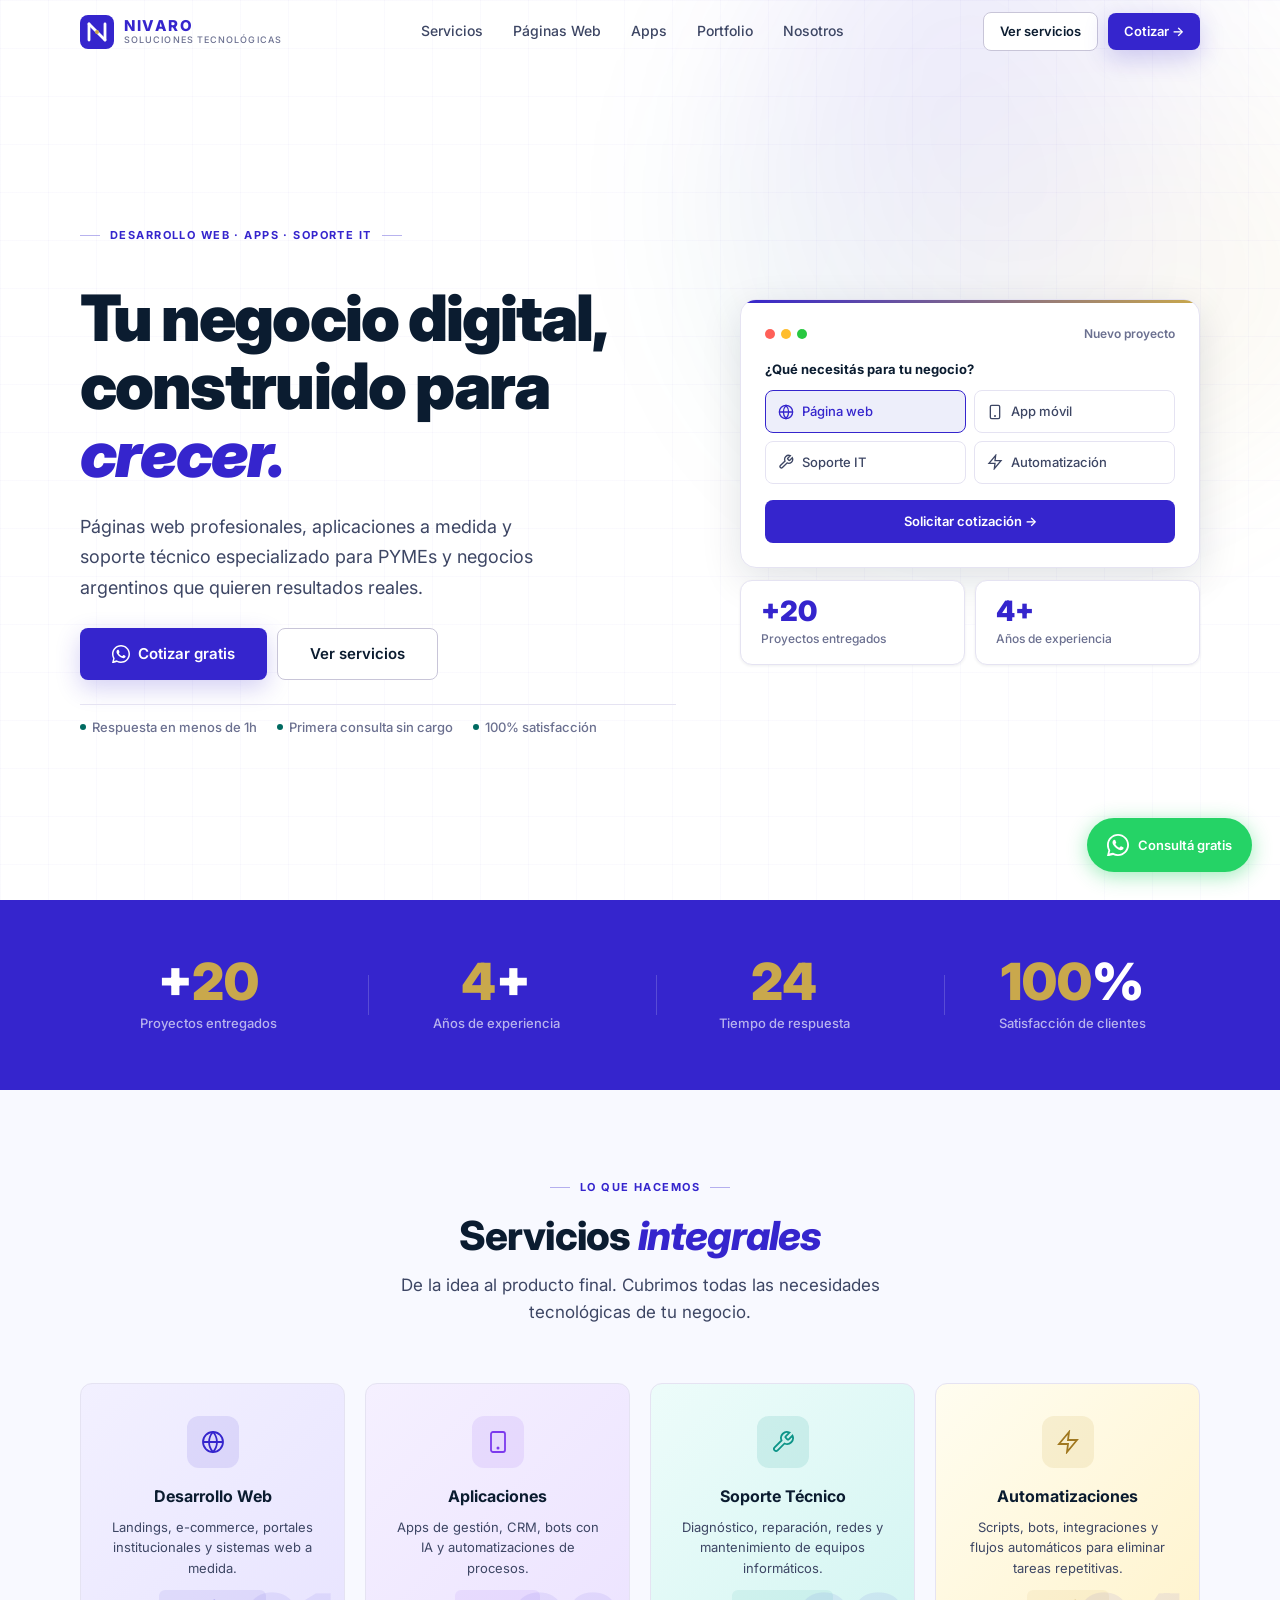
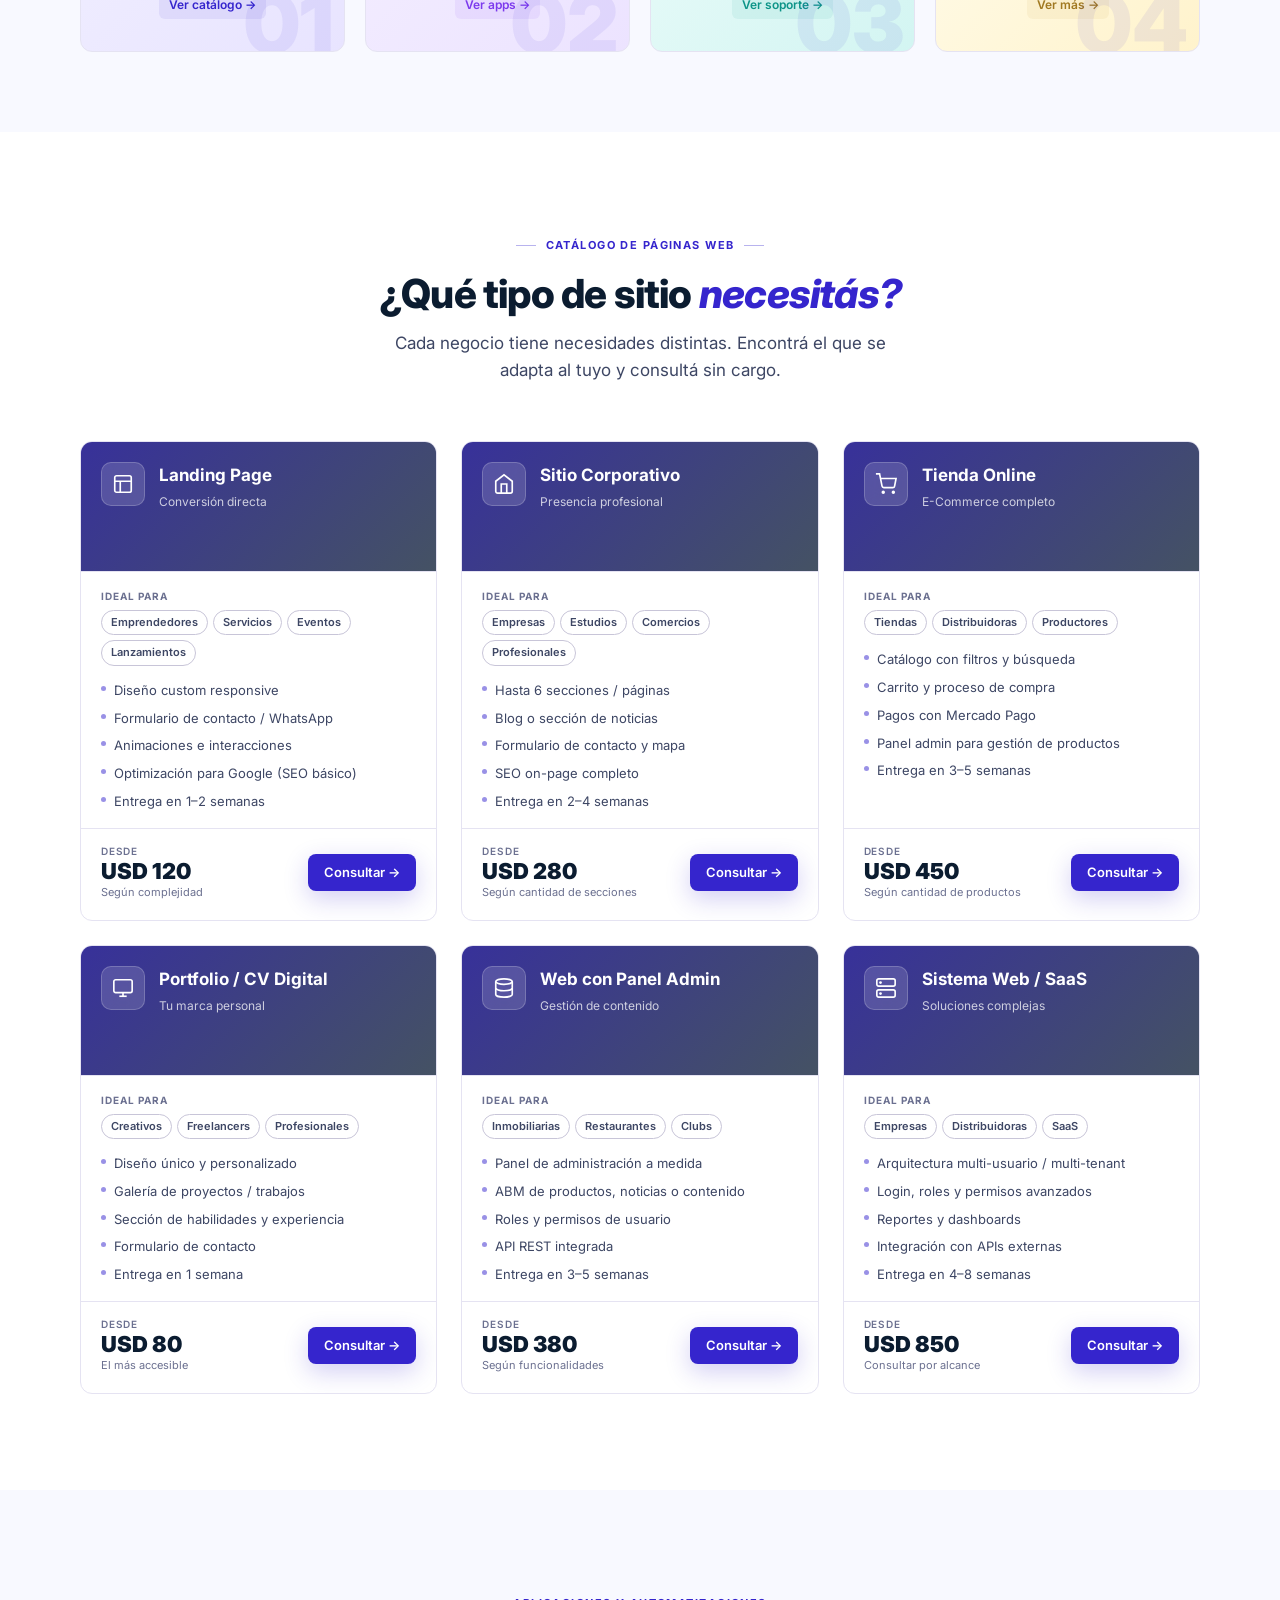
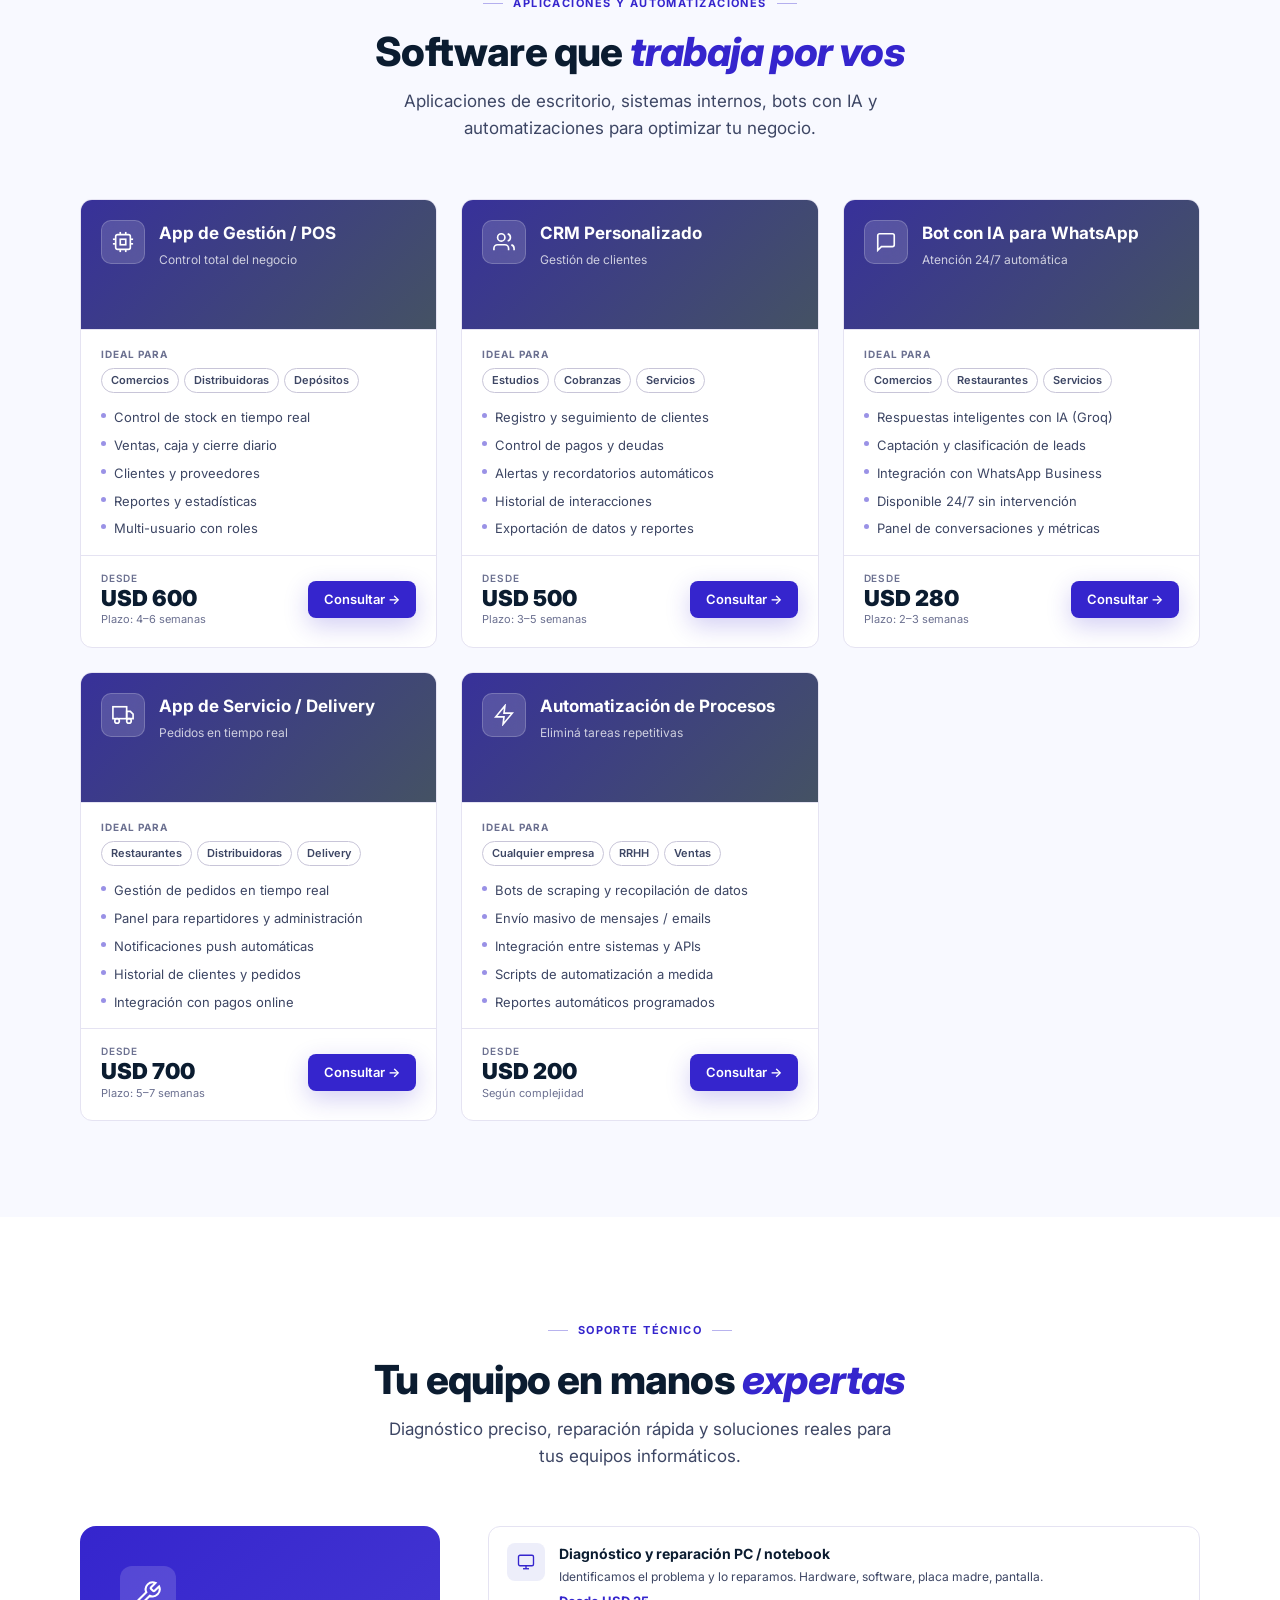
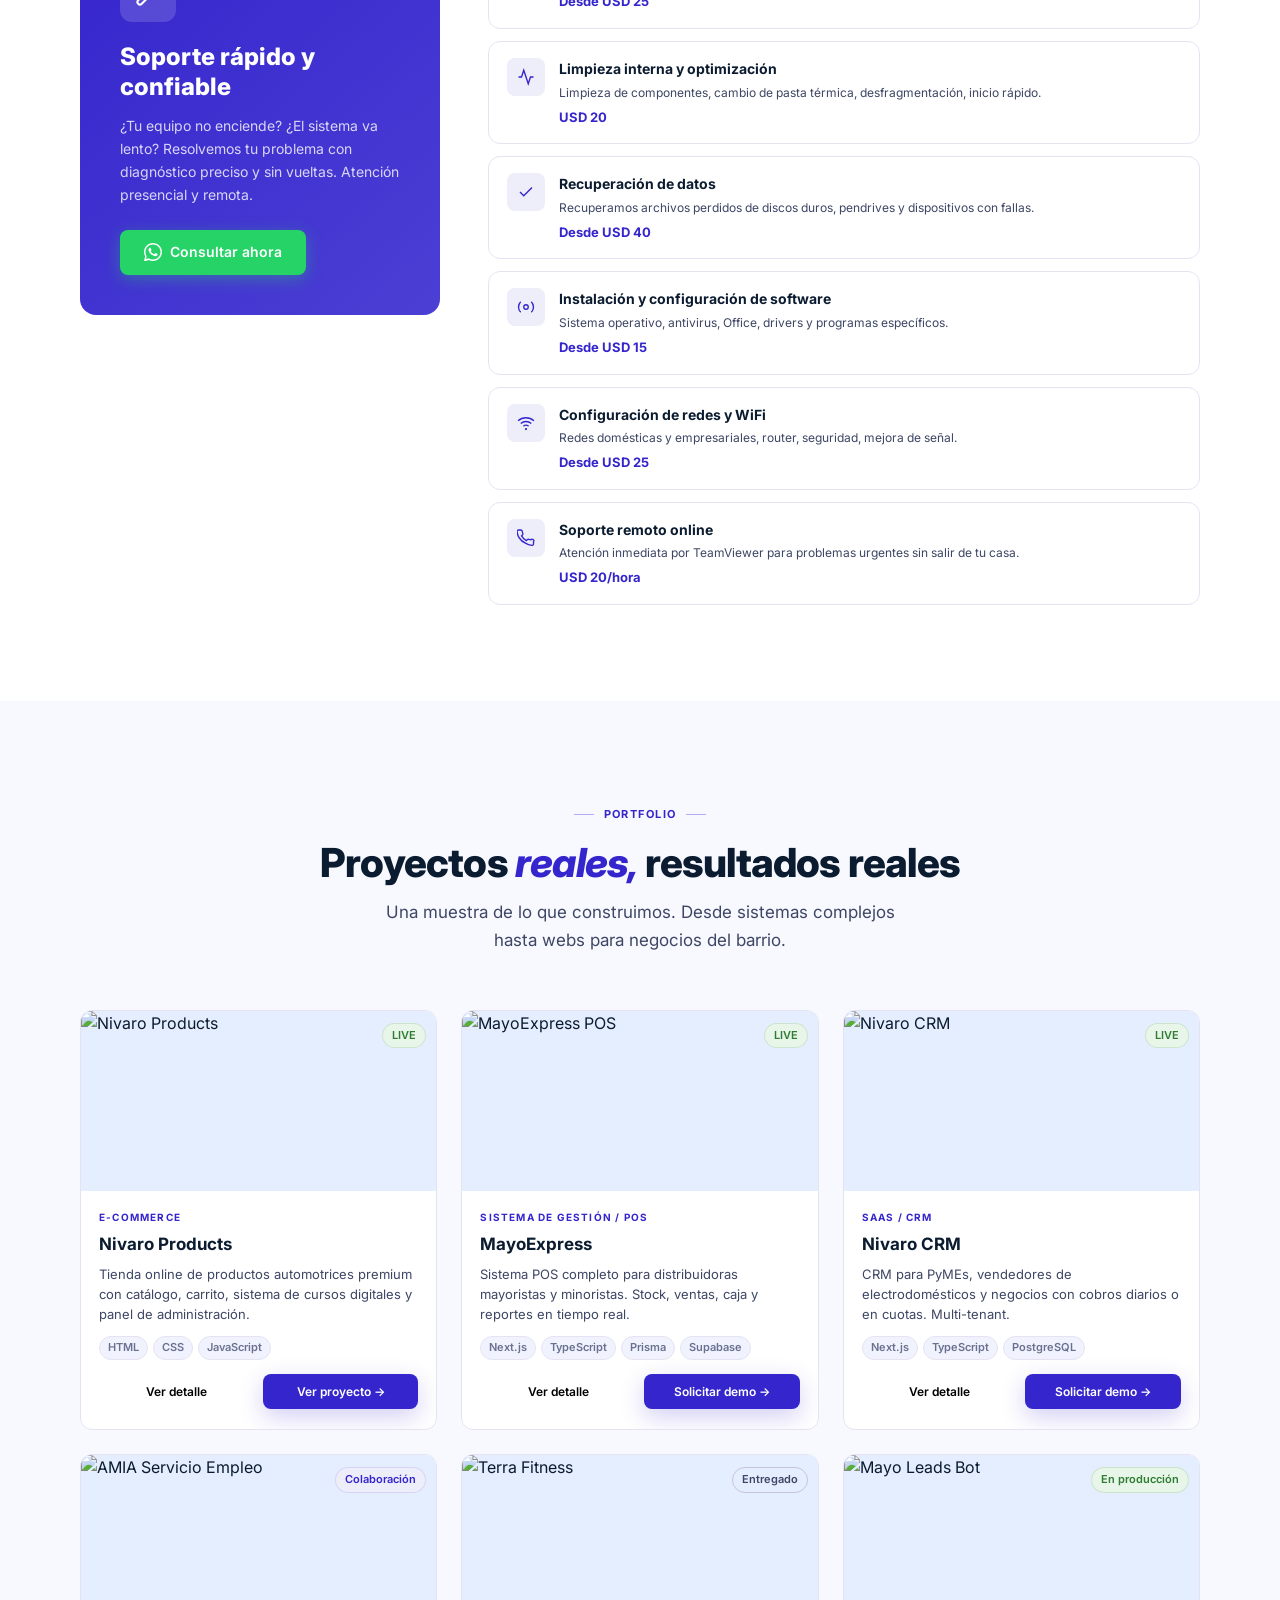
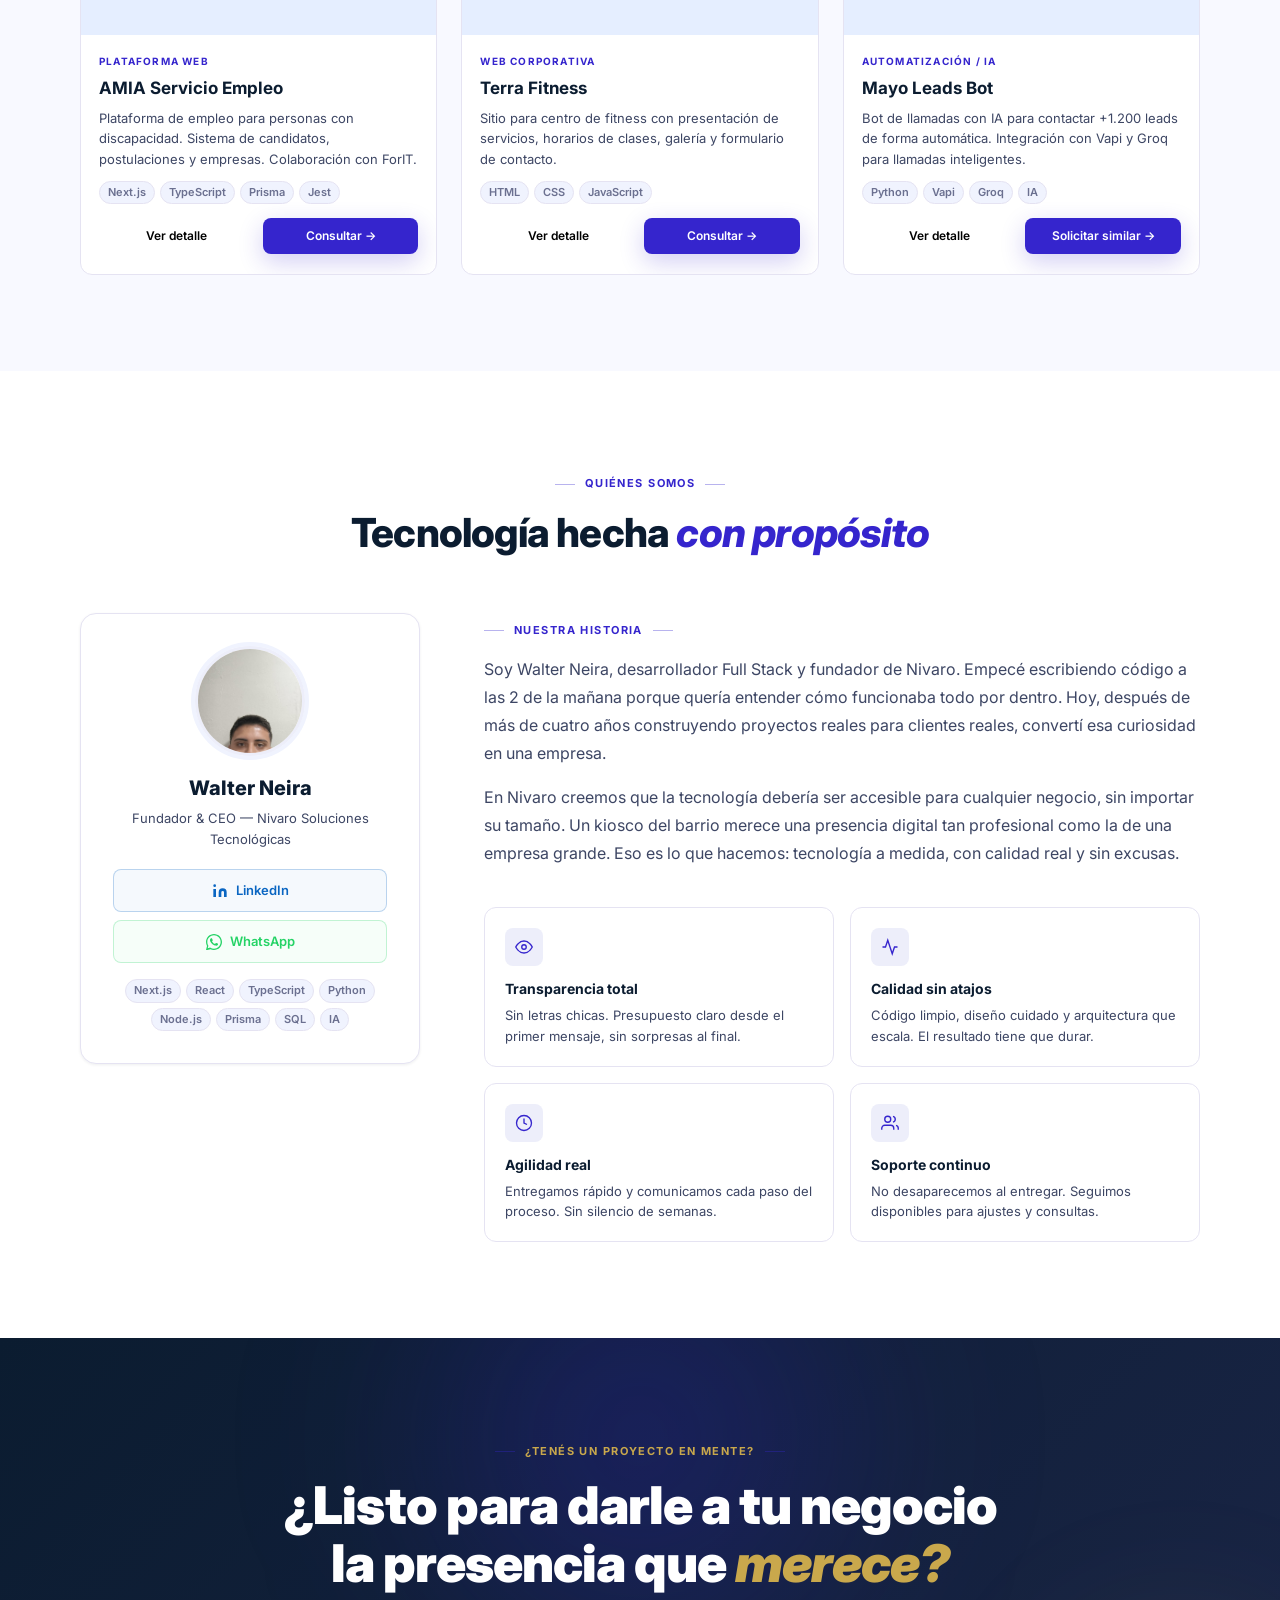
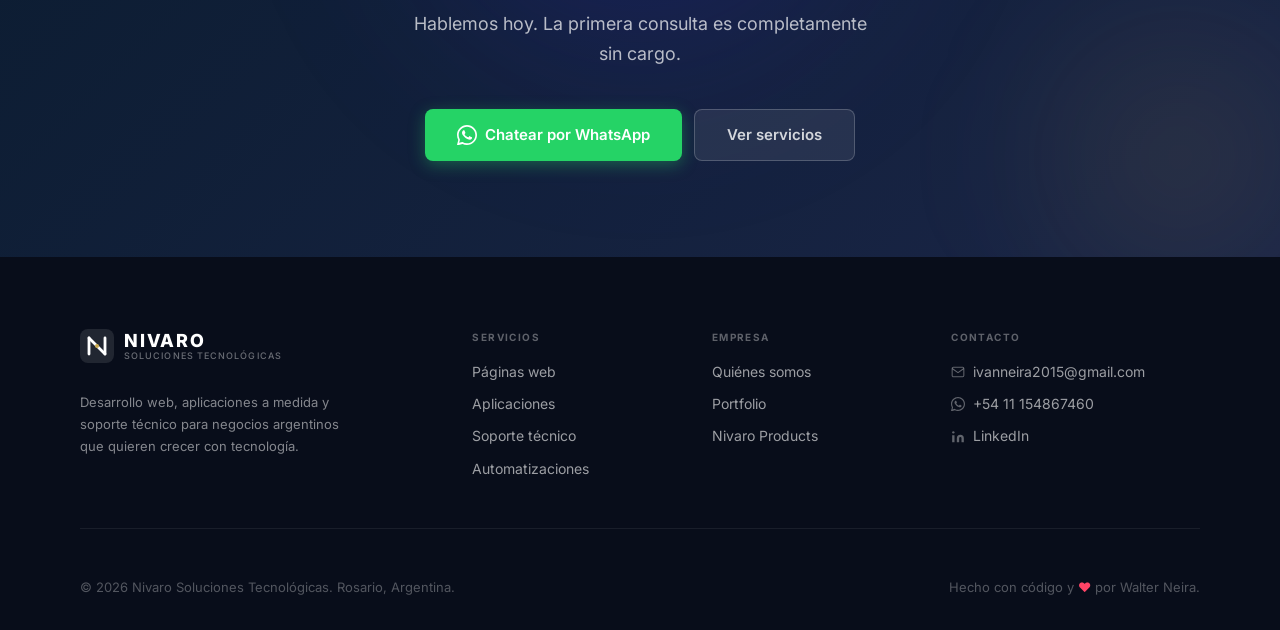
==== commit 4cc23d77: "feat: portfolio modals, demo CTAs, pillars visual identity - Portfolio: modals con detalle completo " ====
--- a/index.html
+++ b/index.html
@@ -119,7 +119,7 @@
   <div class="stats-inner">
     <div class="stat"><div class="stat-num">+<em>20</em></div><div class="stat-lbl">Proyectos entregados</div></div>
     <div class="stat"><div class="stat-num"><em>4</em>+</div><div class="stat-lbl">Años de experiencia</div></div>
-    <div class="stat"><div class="stat-num">&lt;<em>24hs</em></div><div class="stat-lbl">Tiempo de respuesta</div></div>
+    <div class="stat"><div class="stat-num"><em>24hs</em></div><div class="stat-lbl">Tiempo de respuesta</div></div>
     <div class="stat"><div class="stat-num"><em>100</em>%</div><div class="stat-lbl">Satisfacción de clientes</div></div>
   </div>
 </div>
@@ -133,25 +133,25 @@
       <p>De la idea al producto final. Cubrimos todas las necesidades tecnológicas de tu negocio.</p>
     </div>
     <div class="pillars-grid">
-      <div class="pillar reveal rv1">
+      <div class="pillar pillar--web reveal rv1" data-n="01">
         <div class="pillar-icon"><svg width="24" height="24" viewBox="0 0 24 24" fill="none" stroke="currentColor" stroke-width="1.8"><circle cx="12" cy="12" r="10"/><line x1="2" y1="12" x2="22" y2="12"/><path d="M12 2a15.3 15.3 0 014 10 15.3 15.3 0 01-4 10 15.3 15.3 0 01-4-10 15.3 15.3 0 014-10z"/></svg></div>
         <div class="pillar-name">Desarrollo Web</div>
         <div class="pillar-desc">Landings, e-commerce, portales institucionales y sistemas web a medida.</div>
         <a href="#webs" class="pillar-link">Ver catálogo →</a>
       </div>
-      <div class="pillar reveal rv2">
+      <div class="pillar pillar--apps reveal rv2" data-n="02">
         <div class="pillar-icon"><svg width="24" height="24" viewBox="0 0 24 24" fill="none" stroke="currentColor" stroke-width="1.8"><rect x="5" y="2" width="14" height="20" rx="2"/><line x1="12" y1="18" x2="12.01" y2="18" stroke-linecap="round" stroke-width="3"/></svg></div>
         <div class="pillar-name">Aplicaciones</div>
         <div class="pillar-desc">Apps de gestión, CRM, bots con IA y automatizaciones de procesos.</div>
         <a href="#apps" class="pillar-link">Ver apps →</a>
       </div>
-      <div class="pillar reveal rv3">
+      <div class="pillar pillar--soporte reveal rv3" data-n="03">
         <div class="pillar-icon"><svg width="24" height="24" viewBox="0 0 24 24" fill="none" stroke="currentColor" stroke-width="1.8"><path d="M14.7 6.3a1 1 0 000 1.4l1.6 1.6a1 1 0 001.4 0l3.77-3.77a6 6 0 01-7.94 7.94l-6.91 6.91a2.12 2.12 0 01-3-3l6.91-6.91a6 6 0 017.94-7.94l-3.76 3.76z"/></svg></div>
         <div class="pillar-name">Soporte Técnico</div>
         <div class="pillar-desc">Diagnóstico, reparación, redes y mantenimiento de equipos informáticos.</div>
         <a href="#soporte" class="pillar-link">Ver soporte →</a>
       </div>
-      <div class="pillar reveal rv4">
+      <div class="pillar pillar--auto reveal rv4" data-n="04">
         <div class="pillar-icon"><svg width="24" height="24" viewBox="0 0 24 24" fill="none" stroke="currentColor" stroke-width="1.8"><polygon points="13 2 3 14 12 14 11 22 21 10 12 10 13 2"/></svg></div>
         <div class="pillar-name">Automatizaciones</div>
         <div class="pillar-desc">Scripts, bots, integraciones y flujos automáticos para eliminar tareas repetitivas.</div>
@@ -650,41 +650,52 @@
             <span class="badge badge-tech">CSS</span>
             <span class="badge badge-tech">JavaScript</span>
           </div>
-          <a href="https://nivaroproducts.netlify.app" class="port-link" target="_blank" rel="noopener">Ver proyecto →</a>
+          <div class="port-actions">
+            <button class="btn btn-sm btn-outline" data-project="products">Ver detalle</button>
+            <a href="https://nivaroproducts.netlify.app" class="btn btn-sm btn-primary" target="_blank" rel="noopener">Ver proyecto →</a>
+          </div>
         </div>
       </div>
 
       <div class="port-card reveal rv2">
         <div class="port-thumb">
           <img src="https://images.unsplash.com/photo-1556742049-0cfed4f6a45d?w=600&q=80" alt="MayoExpress POS" loading="lazy"/>
-          <div class="port-status"><span class="badge badge-gold">En desarrollo</span></div>
+          <div class="port-status"><span class="badge badge-green">LIVE</span></div>
         </div>
         <div class="port-body">
           <div class="port-type">Sistema de Gestión / POS</div>
           <div class="port-name">MayoExpress</div>
-          <div class="port-desc">POS completo para distribuidoras mayoristas. Gestión de clientes, stock, ventas, caja y reportes en tiempo real.</div>
+          <div class="port-desc">Sistema POS completo para distribuidoras mayoristas y minoristas. Stock, ventas, caja y reportes en tiempo real.</div>
           <div class="port-stack">
             <span class="badge badge-tech">Next.js</span>
             <span class="badge badge-tech">TypeScript</span>
             <span class="badge badge-tech">Prisma</span>
             <span class="badge badge-tech">Supabase</span>
           </div>
+          <div class="port-actions">
+            <button class="btn btn-sm btn-outline" data-project="mayo">Ver detalle</button>
+            <a href="https://wa.me/5411154867460?text=Hola%20Walter!%20Me%20interesa%20solicitar%20una%20demo%20de%20MayoExpress%2C%20el%20sistema%20POS%20para%20distribuidoras.%20%C2%BFPodemos%20hablar%3F" class="btn btn-sm btn-primary" target="_blank" rel="noopener">Solicitar demo →</a>
+          </div>
         </div>
       </div>
 
       <div class="port-card reveal rv3">
         <div class="port-thumb">
           <img src="https://images.unsplash.com/photo-1460925895917-afdab827c52f?w=600&q=80" alt="Nivaro CRM" loading="lazy"/>
-          <div class="port-status"><span class="badge badge-gold">En desarrollo</span></div>
+          <div class="port-status"><span class="badge badge-green">LIVE</span></div>
         </div>
         <div class="port-body">
           <div class="port-type">SaaS / CRM</div>
           <div class="port-name">Nivaro CRM</div>
-          <div class="port-desc">Plataforma SaaS multi-tenant para gestión de cobranzas. Dashboard completo con roles, clientes y reportes.</div>
+          <div class="port-desc">CRM para PyMEs, vendedores de electrodomésticos y negocios con cobros diarios o en cuotas. Multi-tenant.</div>
           <div class="port-stack">
             <span class="badge badge-tech">Next.js</span>
             <span class="badge badge-tech">TypeScript</span>
             <span class="badge badge-tech">PostgreSQL</span>
+          </div>
+          <div class="port-actions">
+            <button class="btn btn-sm btn-outline" data-project="crm">Ver detalle</button>
+            <a href="https://wa.me/5411154867460?text=Hola%20Walter!%20Quiero%20solicitar%20una%20demo%20de%20Nivaro%20CRM%20para%20gesti%C3%B3n%20de%20cobranzas.%20%C2%BFPodemos%20hablar%3F" class="btn btn-sm btn-primary" target="_blank" rel="noopener">Solicitar demo →</a>
           </div>
         </div>
       </div>
@@ -704,6 +715,10 @@
             <span class="badge badge-tech">Prisma</span>
             <span class="badge badge-tech">Jest</span>
           </div>
+          <div class="port-actions">
+            <button class="btn btn-sm btn-outline" data-project="amia">Ver detalle</button>
+            <a href="https://wa.me/5411154867460?text=Hola%20Walter!%20Vi%20el%20proyecto%20AMIA%20y%20me%20interesa%20una%20plataforma%20similar.%20%C2%BFPodemos%20hablar%3F" class="btn btn-sm btn-primary" target="_blank" rel="noopener">Consultar →</a>
+          </div>
         </div>
       </div>
 
@@ -720,6 +735,10 @@
             <span class="badge badge-tech">HTML</span>
             <span class="badge badge-tech">CSS</span>
             <span class="badge badge-tech">JavaScript</span>
+          </div>
+          <div class="port-actions">
+            <button class="btn btn-sm btn-outline" data-project="terra">Ver detalle</button>
+            <a href="https://wa.me/5411154867460?text=Hola%20Walter!%20Vi%20el%20trabajo%20en%20Terra%20Fitness%20y%20me%20gustar%C3%ADa%20un%20sitio%20similar.%20%C2%BFPodemos%20hablar%3F" class="btn btn-sm btn-primary" target="_blank" rel="noopener">Consultar →</a>
           </div>
         </div>
       </div>
@@ -738,6 +757,10 @@
             <span class="badge badge-tech">Vapi</span>
             <span class="badge badge-tech">Groq</span>
             <span class="badge badge-tech">IA</span>
+          </div>
+          <div class="port-actions">
+            <button class="btn btn-sm btn-outline" data-project="bot">Ver detalle</button>
+            <a href="https://wa.me/5411154867460?text=Hola%20Walter!%20Me%20interesa%20un%20bot%20con%20IA%20similar%20al%20Mayo%20Leads%20Bot.%20%C2%BFPodemos%20hablar%3F" class="btn btn-sm btn-primary" target="_blank" rel="noopener">Solicitar similar →</a>
           </div>
         </div>
       </div>
@@ -884,5 +907,12 @@
 </footer>
 
 <script src="js/app.js"></script>
+<!-- PROJECT MODAL -->
+<div id="proj-overlay" class="proj-overlay" hidden>
+  <div class="proj-box" role="dialog" aria-modal="true">
+    <button class="proj-close" id="proj-modal-close" aria-label="Cerrar">×</button>
+    <div id="proj-modal-body"></div>
+  </div>
+</div>
 </body>
 </html>
--- a/styles/main.css
+++ b/styles/main.css
@@ -267,6 +267,51 @@
 .floating-wa:hover{transform:translateY(-3px) scale(1.02);box-shadow:0 8px 32px rgba(37,211,102,.6)}
 .floating-wa-txt{font-size:13px;font-weight:600;white-space:nowrap}
 @keyframes waPulse{0%,100%{box-shadow:0 4px 20px rgba(37,211,102,.45)}50%{box-shadow:0 4px 28px rgba(37,211,102,.65),0 0 0 8px rgba(37,211,102,.1)}}
+
+/* PILLARS — VISUAL IDENTITY */
+.pillar{position:relative;overflow:hidden}
+.pillar::after{content:attr(data-n);position:absolute;right:10px;bottom:-14px;font-size:82px;font-weight:900;line-height:1;pointer-events:none;user-select:none;opacity:.07;color:var(--primary)}
+.pillar--web{background:linear-gradient(135deg,#f2f0ff 0%,#e8e4ff 100%)}
+.pillar--apps{background:linear-gradient(135deg,#f5f0ff 0%,#ece3ff 100%)}
+.pillar--soporte{background:linear-gradient(135deg,#edfcfa 0%,#d3f5f2 100%)}
+.pillar--auto{background:linear-gradient(135deg,#fffdf0 0%,#fff3cc 100%)}
+.pillar--web .pillar-icon{background:rgba(53,37,205,.1);color:#3525CD}
+.pillar--apps .pillar-icon{background:rgba(124,58,237,.1);color:#7C3AED}
+.pillar--soporte .pillar-icon{background:rgba(13,148,136,.12);color:#0D9488}
+.pillar--auto .pillar-icon{background:rgba(201,168,76,.15);color:#a07820}
+.pillar--web .pillar-link{color:#3525CD;background:rgba(53,37,205,.08)}
+.pillar--apps .pillar-link{color:#7C3AED;background:rgba(124,58,237,.08)}
+.pillar--soporte .pillar-link{color:#0D9488;background:rgba(13,148,136,.08)}
+.pillar--auto .pillar-link{color:#a07820;background:rgba(201,168,76,.1)}
+
+/* PORT ACTIONS */
+.port-actions{display:flex;gap:8px;flex-wrap:wrap;margin-top:4px}
+.port-actions .btn{flex:1;min-width:110px;justify-content:center;font-size:12px}
+
+/* PROJECT MODAL */
+.proj-overlay{position:fixed;inset:0;background:rgba(11,10,30,.55);backdrop-filter:blur(4px);z-index:1000;display:flex;align-items:center;justify-content:center;padding:20px;opacity:0;pointer-events:none;transition:opacity .25s ease}
+.proj-overlay.open{opacity:1;pointer-events:all}
+.proj-box{background:var(--surface);border-radius:var(--r-card);width:100%;max-width:620px;max-height:88vh;overflow-y:auto;box-shadow:0 24px 80px rgba(11,10,30,.22);transform:translateY(24px) scale(.98);transition:transform .3s cubic-bezier(.22,1,.36,1);position:relative}
+.proj-overlay.open .proj-box{transform:translateY(0) scale(1)}
+.proj-close{position:absolute;top:14px;right:14px;width:34px;height:34px;border-radius:50%;background:var(--surface-low);border:1px solid var(--border-light);cursor:pointer;display:flex;align-items:center;justify-content:center;color:var(--text-2);font-size:20px;line-height:1;transition:background var(--t);z-index:2}
+.proj-close:hover{background:var(--surface-container)}
+.proj-header{padding:28px 28px 0}
+.proj-meta{display:flex;align-items:center;gap:8px;margin-bottom:8px}
+.proj-type{font-size:11px;font-weight:700;letter-spacing:.1em;text-transform:uppercase;color:var(--primary)}
+.proj-title{font-size:24px;font-weight:800;margin-bottom:6px}
+.proj-tagline{font-size:14px;color:var(--text-2)}
+.proj-body{padding:20px 28px 28px}
+.proj-lbl{font-size:10px;font-weight:700;letter-spacing:.12em;text-transform:uppercase;color:var(--text-3);margin-bottom:8px;margin-top:20px}
+.proj-lbl:first-child{margin-top:0}
+.proj-desc{font-size:14px;color:var(--text-2);line-height:1.65}
+.proj-feats{display:flex;flex-direction:column;gap:6px}
+.proj-feat{display:flex;align-items:flex-start;gap:8px;font-size:14px;color:var(--text-2)}
+.proj-feat::before{content:'✓';color:var(--primary);font-weight:700;flex-shrink:0}
+.proj-audience{font-size:13px;color:var(--text-2);background:var(--surface-low);border-radius:var(--r-sm);padding:10px 14px;border-left:3px solid var(--primary)}
+.proj-stack{display:flex;flex-wrap:wrap;gap:6px}
+.proj-actions{display:flex;gap:10px;flex-wrap:wrap;margin-top:24px}
+.proj-actions .btn{flex:1;min-width:140px;justify-content:center}
+@media(max-width:540px){.proj-header,.proj-body{padding-left:18px;padding-right:18px}.proj-actions .btn{flex-basis:100%}}
 
 /* REVEAL */
 .reveal{opacity:0;transform:translateY(28px);transition:opacity .65s ease,transform .65s ease}
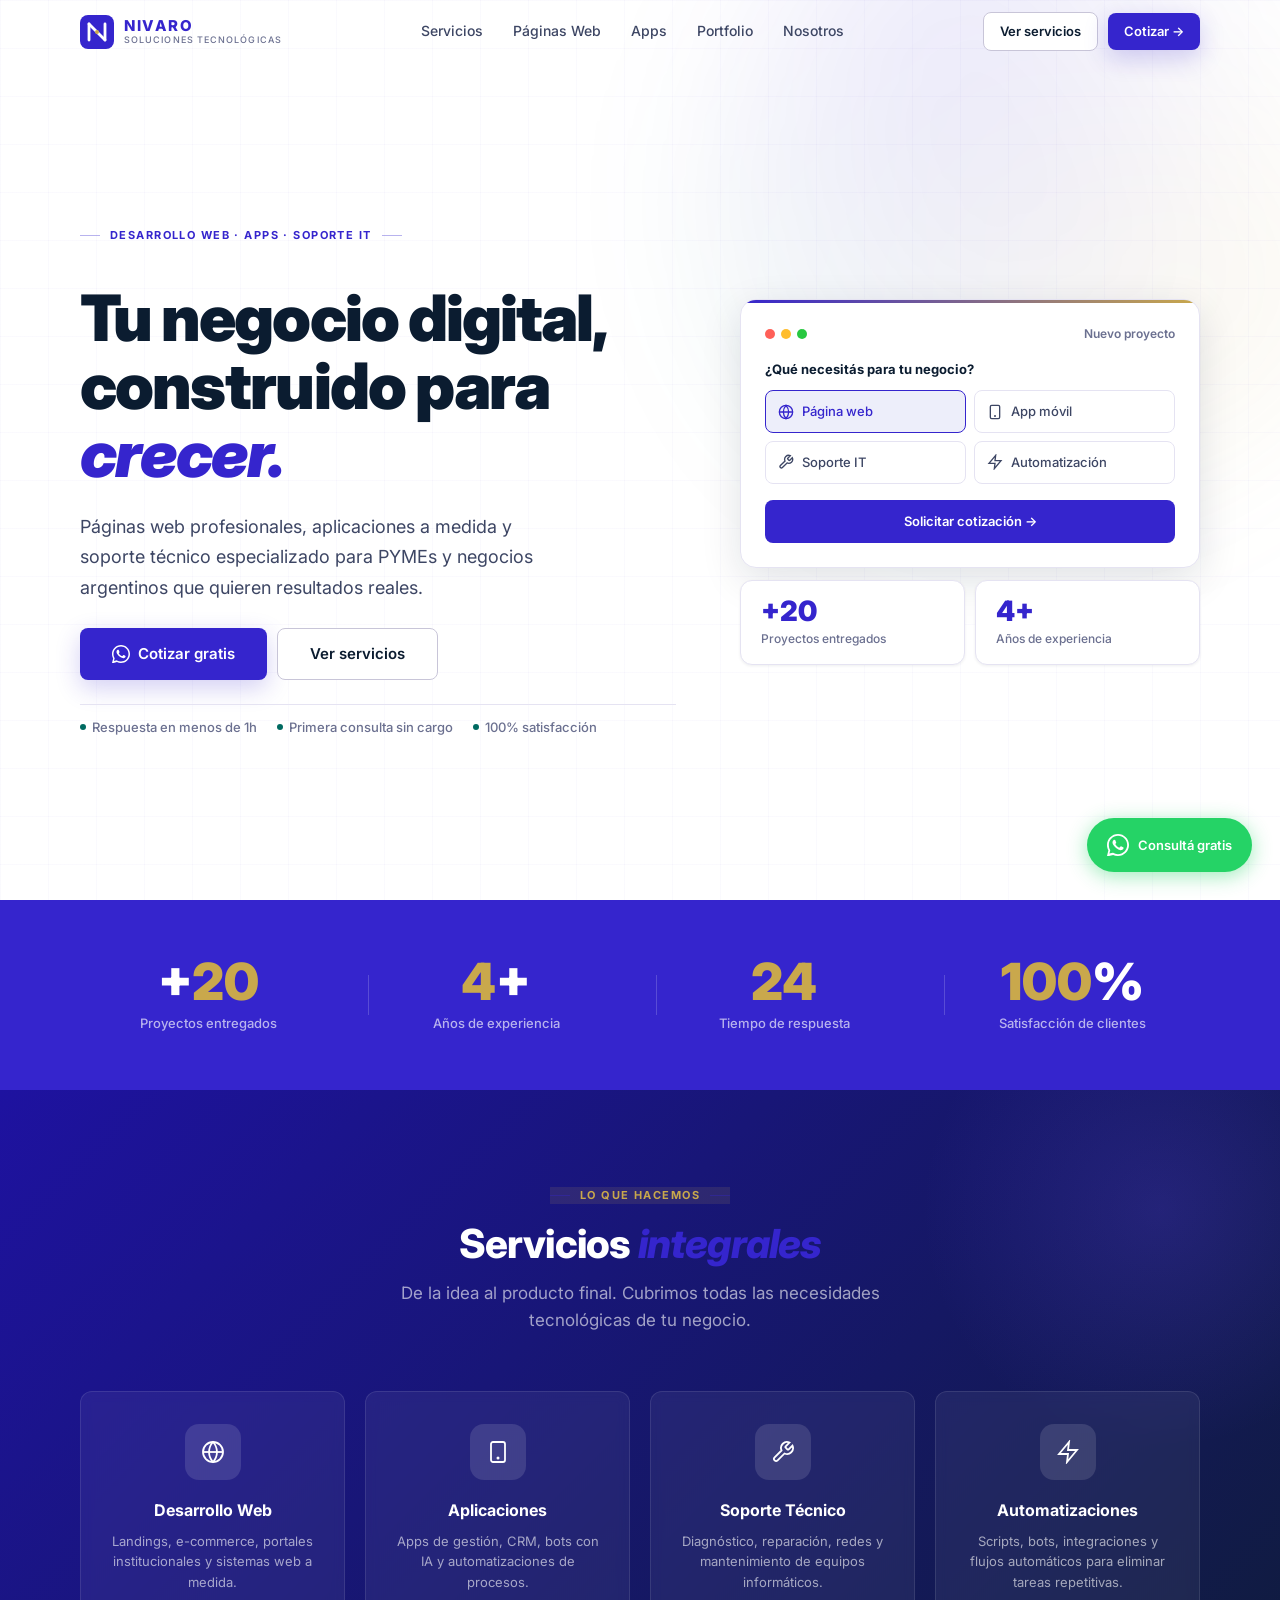
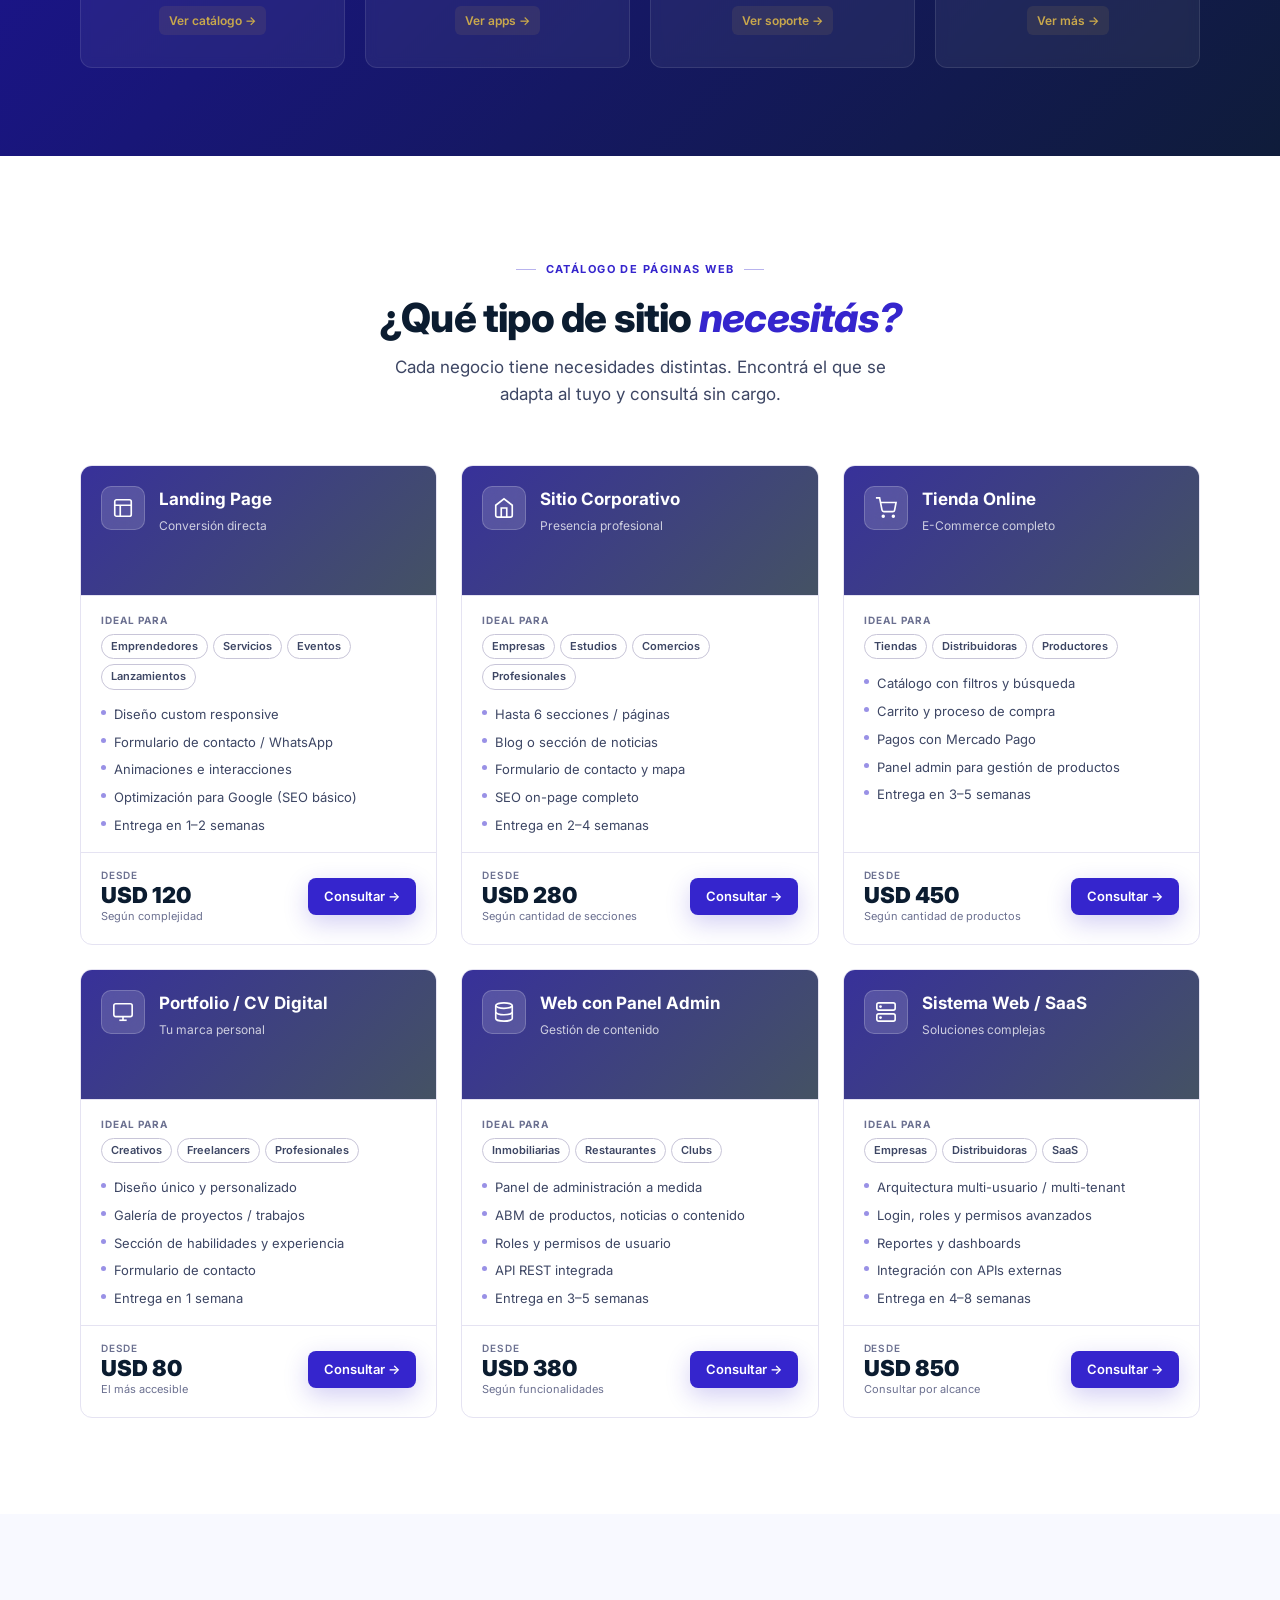
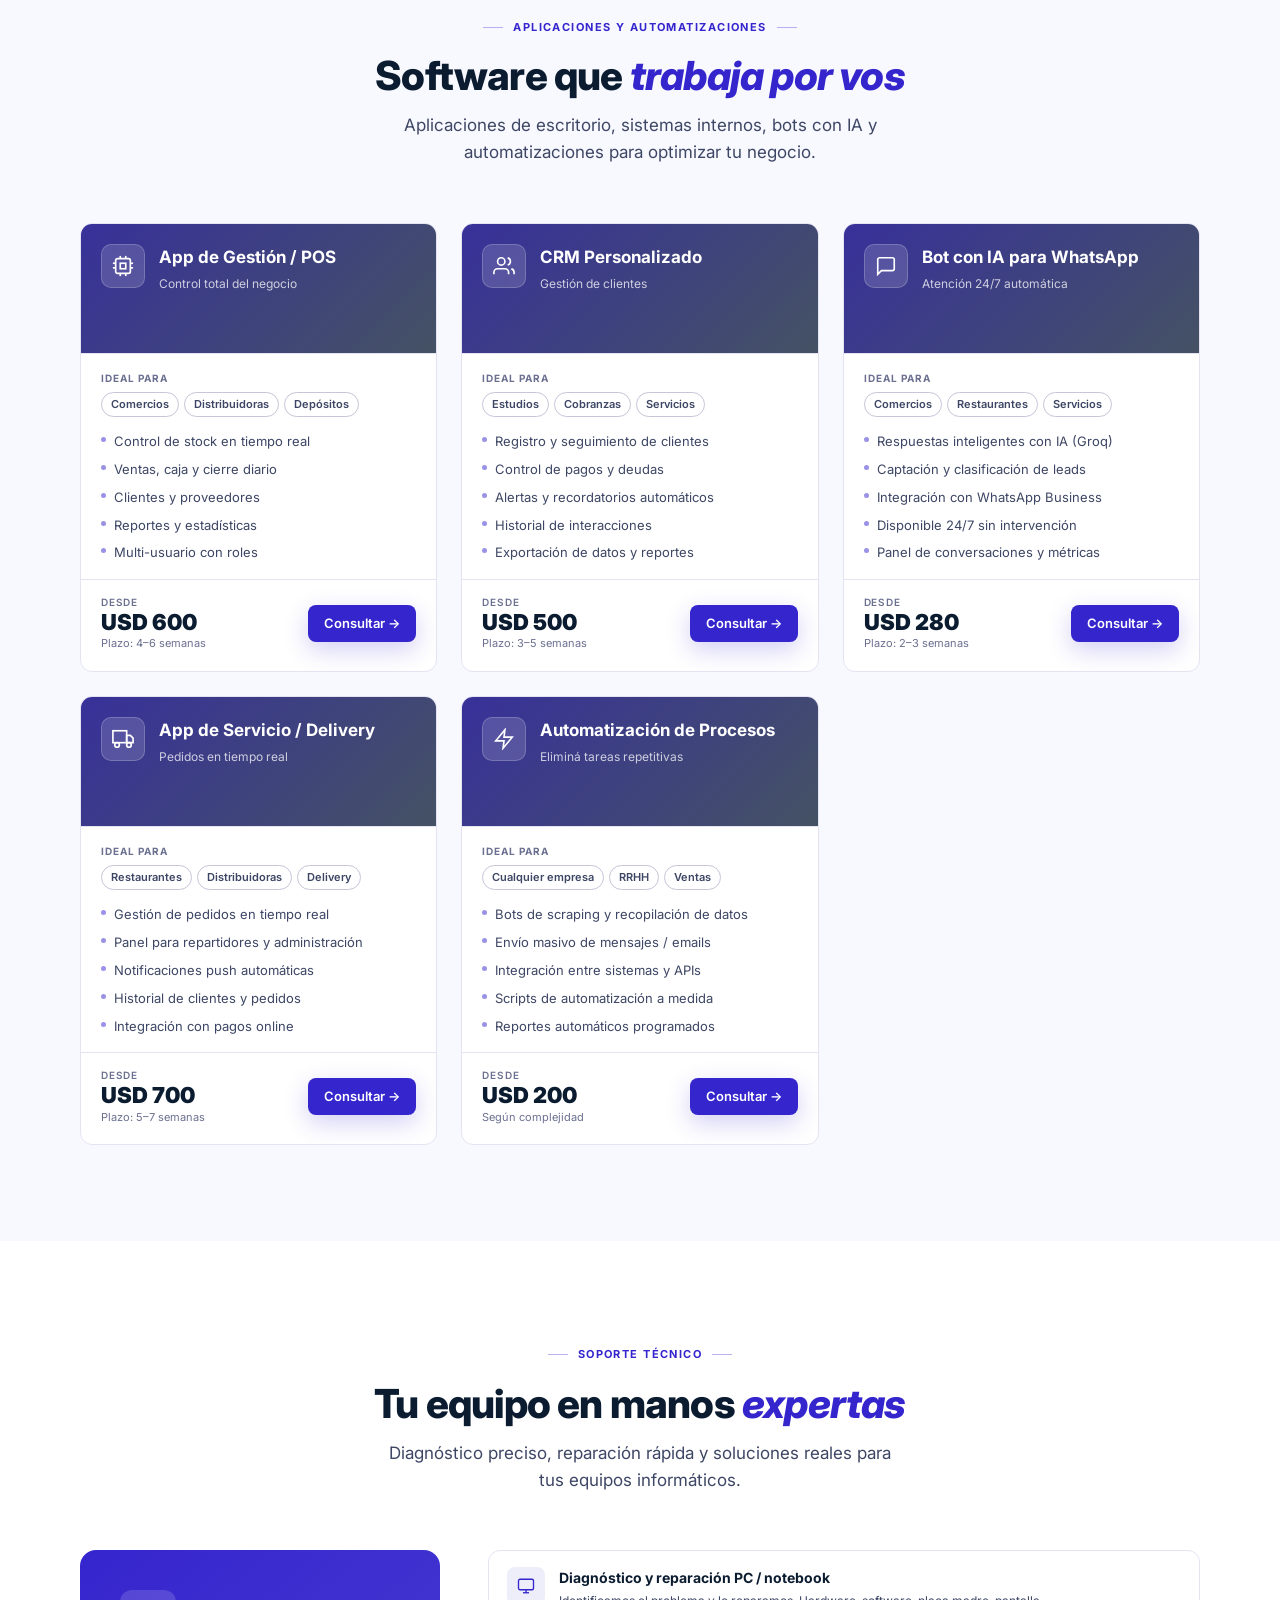
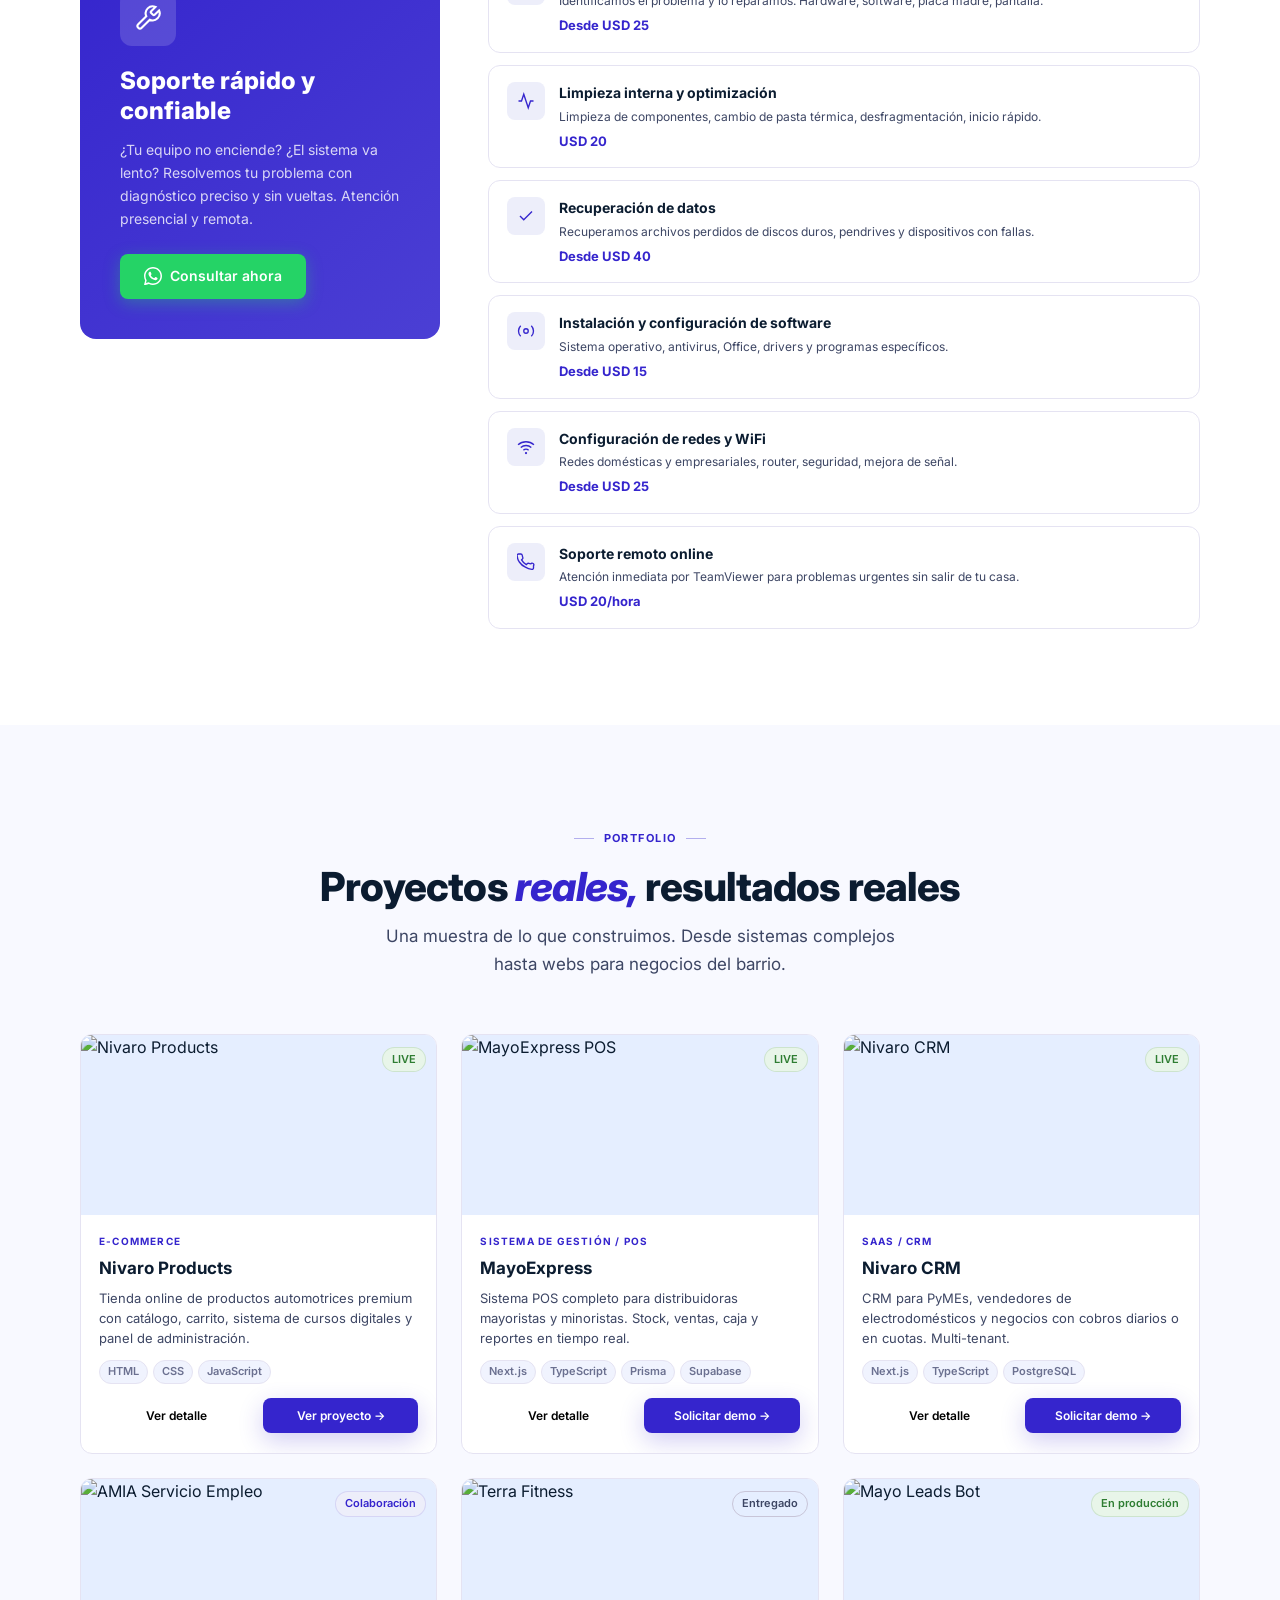
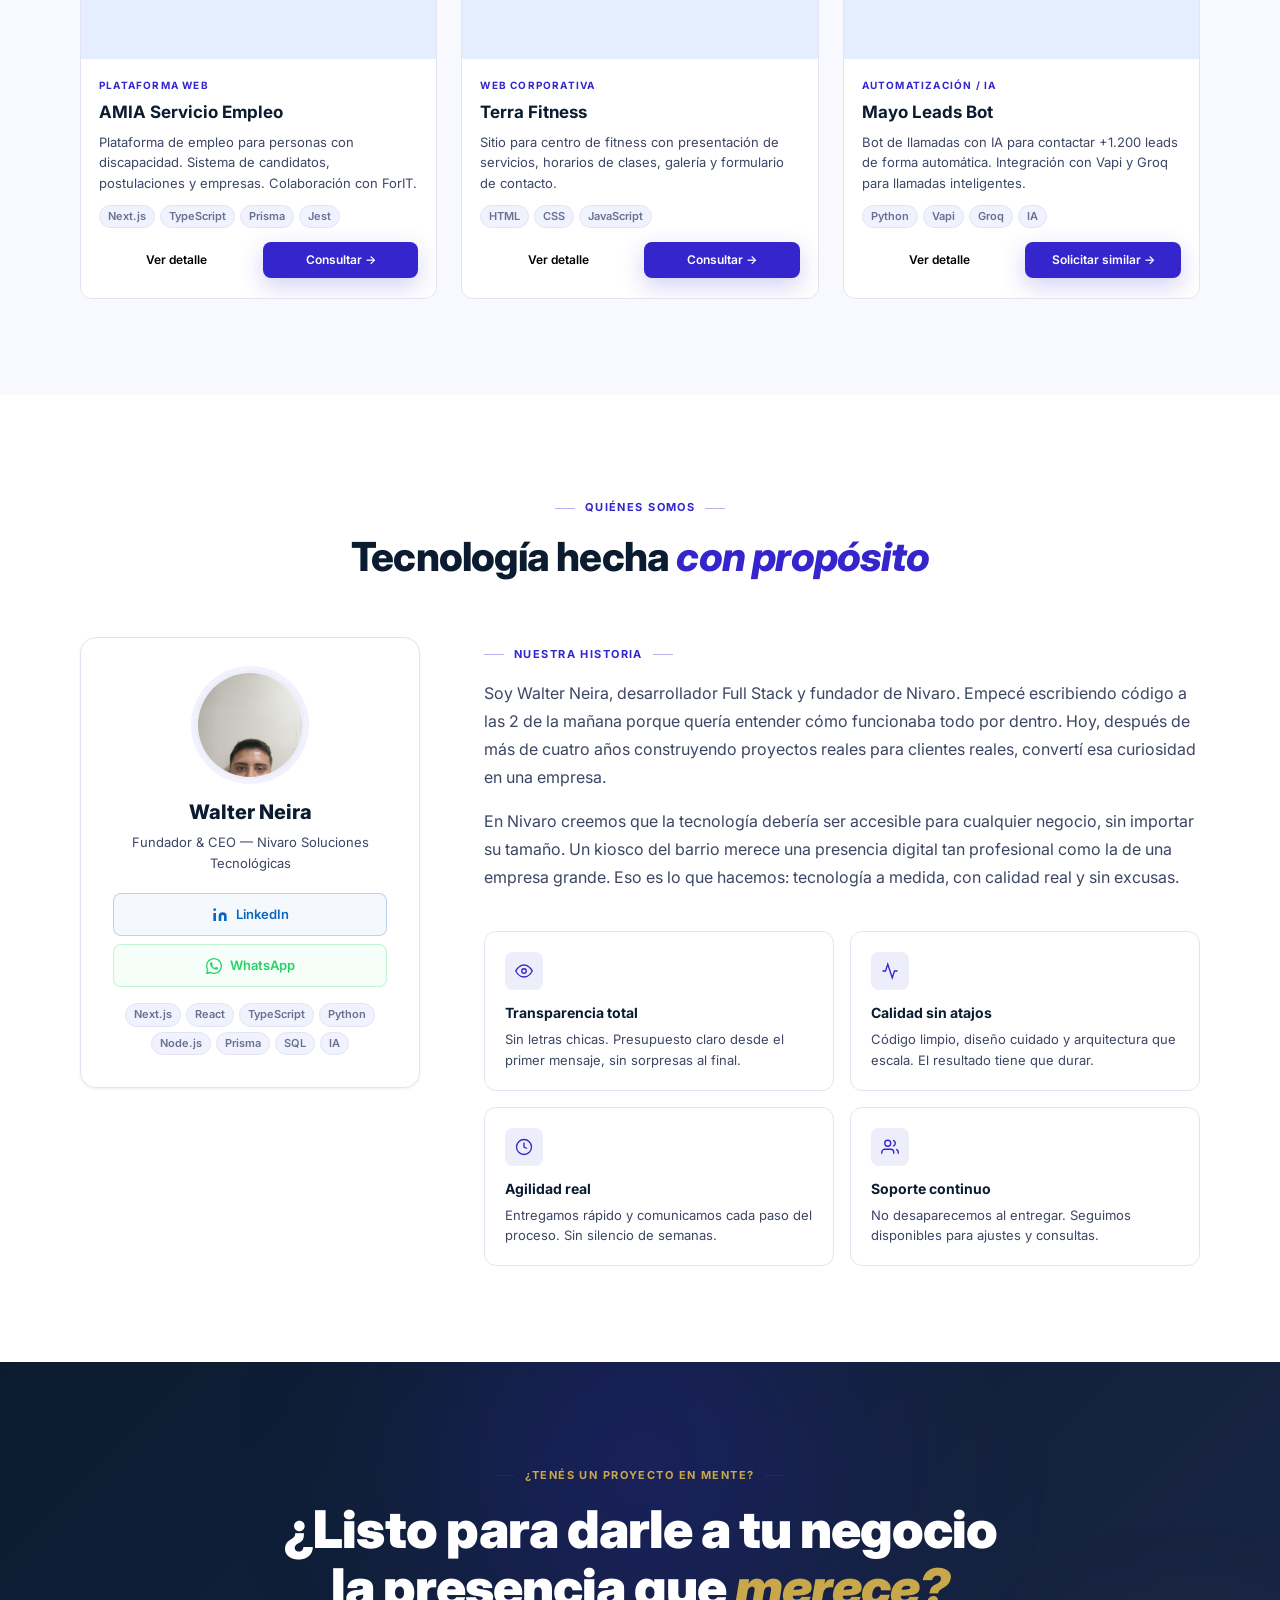
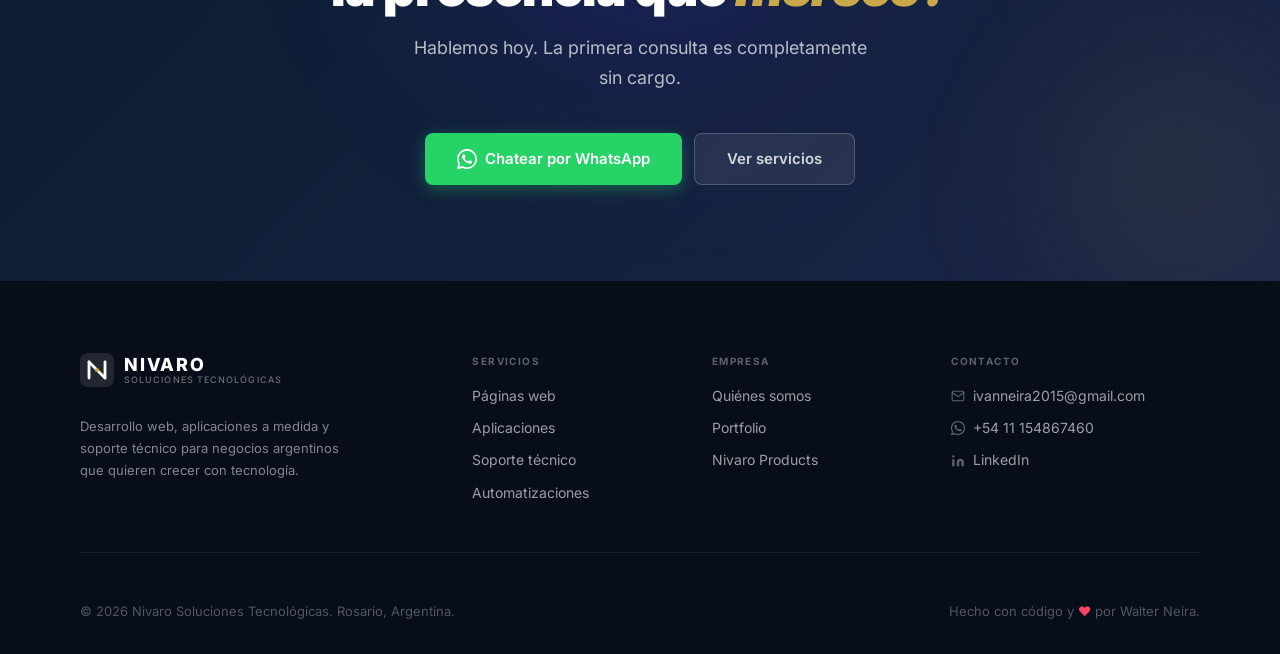
==== commit 5c9f290a: "redesign: pillars section dark indigo, on-brand con el resto del sitio" ====
--- a/index.html
+++ b/index.html
@@ -133,25 +133,25 @@
       <p>De la idea al producto final. Cubrimos todas las necesidades tecnológicas de tu negocio.</p>
     </div>
     <div class="pillars-grid">
-      <div class="pillar pillar--web reveal rv1" data-n="01">
+      <div class="pillar reveal rv1">
         <div class="pillar-icon"><svg width="24" height="24" viewBox="0 0 24 24" fill="none" stroke="currentColor" stroke-width="1.8"><circle cx="12" cy="12" r="10"/><line x1="2" y1="12" x2="22" y2="12"/><path d="M12 2a15.3 15.3 0 014 10 15.3 15.3 0 01-4 10 15.3 15.3 0 01-4-10 15.3 15.3 0 014-10z"/></svg></div>
         <div class="pillar-name">Desarrollo Web</div>
         <div class="pillar-desc">Landings, e-commerce, portales institucionales y sistemas web a medida.</div>
         <a href="#webs" class="pillar-link">Ver catálogo →</a>
       </div>
-      <div class="pillar pillar--apps reveal rv2" data-n="02">
+      <div class="pillar reveal rv2">
         <div class="pillar-icon"><svg width="24" height="24" viewBox="0 0 24 24" fill="none" stroke="currentColor" stroke-width="1.8"><rect x="5" y="2" width="14" height="20" rx="2"/><line x1="12" y1="18" x2="12.01" y2="18" stroke-linecap="round" stroke-width="3"/></svg></div>
         <div class="pillar-name">Aplicaciones</div>
         <div class="pillar-desc">Apps de gestión, CRM, bots con IA y automatizaciones de procesos.</div>
         <a href="#apps" class="pillar-link">Ver apps →</a>
       </div>
-      <div class="pillar pillar--soporte reveal rv3" data-n="03">
+      <div class="pillar reveal rv3">
         <div class="pillar-icon"><svg width="24" height="24" viewBox="0 0 24 24" fill="none" stroke="currentColor" stroke-width="1.8"><path d="M14.7 6.3a1 1 0 000 1.4l1.6 1.6a1 1 0 001.4 0l3.77-3.77a6 6 0 01-7.94 7.94l-6.91 6.91a2.12 2.12 0 01-3-3l6.91-6.91a6 6 0 017.94-7.94l-3.76 3.76z"/></svg></div>
         <div class="pillar-name">Soporte Técnico</div>
         <div class="pillar-desc">Diagnóstico, reparación, redes y mantenimiento de equipos informáticos.</div>
         <a href="#soporte" class="pillar-link">Ver soporte →</a>
       </div>
-      <div class="pillar pillar--auto reveal rv4" data-n="04">
+      <div class="pillar reveal rv4">
         <div class="pillar-icon"><svg width="24" height="24" viewBox="0 0 24 24" fill="none" stroke="currentColor" stroke-width="1.8"><polygon points="13 2 3 14 12 14 11 22 21 10 12 10 13 2"/></svg></div>
         <div class="pillar-name">Automatizaciones</div>
         <div class="pillar-desc">Scripts, bots, integraciones y flujos automáticos para eliminar tareas repetitivas.</div>
--- a/styles/main.css
+++ b/styles/main.css
@@ -145,16 +145,20 @@
 .stat-lbl{font-size:13px;color:rgba(255,255,255,.65);font-weight:500}
 
 /* PILLARS */
-.pillars{padding:80px 0}
+.pillars{padding:88px 0;background:linear-gradient(135deg,#1e12a0 0%,#0f1c3a 100%);position:relative;overflow:hidden}
+.pillars::before{content:'';position:absolute;top:-120px;right:-120px;width:480px;height:480px;border-radius:50%;background:radial-gradient(circle,rgba(107,82,246,.18) 0%,transparent 70%);pointer-events:none}
+.pillars .sh .eyebrow{color:var(--gold);background:rgba(201,168,76,.12);border-color:rgba(201,168,76,.25)}
+.pillars .sh h2{color:white}
+.pillars .sh p{color:rgba(255,255,255,.6)}
 .pillars-grid{display:grid;grid-template-columns:repeat(4,1fr);gap:20px}
-.pillar{background:var(--surface);border:1px solid var(--border-light);border-radius:var(--r-card);padding:32px 24px;text-align:center;transition:transform var(--t),box-shadow var(--t),border-color var(--t)}
-.pillar:hover{transform:translateY(-4px);box-shadow:var(--sh-md);border-color:rgba(53,37,205,.2)}
-.pillar-icon{width:52px;height:52px;background:var(--primary-light);border-radius:12px;display:flex;align-items:center;justify-content:center;margin:0 auto 16px;color:var(--primary);transition:background var(--t)}
-.pillar:hover .pillar-icon{background:var(--surface-container)}
-.pillar-name{font-size:16px;font-weight:700;margin-bottom:8px}
-.pillar-desc{font-size:13px;color:var(--text-2);line-height:1.55}
-.pillar-link{display:inline-flex;align-items:center;gap:4px;font-size:12px;font-weight:600;color:var(--primary);margin-top:12px;padding:5px 10px;border-radius:var(--r-sm);background:var(--primary-light);transition:background var(--t)}
-.pillar-link:hover{background:var(--surface-container)}
+.pillar{background:rgba(255,255,255,.06);border:1px solid rgba(255,255,255,.1);border-radius:var(--r-card);padding:32px 24px;text-align:center;transition:transform var(--t),box-shadow var(--t),border-color var(--t),background var(--t);backdrop-filter:blur(6px)}
+.pillar:hover{transform:translateY(-6px);box-shadow:0 20px 60px rgba(0,0,0,.25);border-color:rgba(201,168,76,.35);background:rgba(255,255,255,.1)}
+.pillar-icon{width:56px;height:56px;background:rgba(255,255,255,.12);border-radius:14px;display:flex;align-items:center;justify-content:center;margin:0 auto 18px;color:white;transition:background var(--t),box-shadow var(--t)}
+.pillar:hover .pillar-icon{background:rgba(201,168,76,.18);color:var(--gold);box-shadow:0 0 20px rgba(201,168,76,.2)}
+.pillar-name{font-size:16px;font-weight:700;margin-bottom:8px;color:white}
+.pillar-desc{font-size:13px;color:rgba(255,255,255,.6);line-height:1.55}
+.pillar-link{display:inline-flex;align-items:center;gap:4px;font-size:12px;font-weight:600;color:var(--gold);margin-top:14px;padding:5px 10px;border-radius:var(--r-sm);background:rgba(201,168,76,.1);transition:background var(--t)}
+.pillar-link:hover{background:rgba(201,168,76,.2)}
 
 /* CATALOG */
 .catalog-grid{display:grid;grid-template-columns:repeat(3,1fr);gap:24px}
@@ -268,21 +272,7 @@
 .floating-wa-txt{font-size:13px;font-weight:600;white-space:nowrap}
 @keyframes waPulse{0%,100%{box-shadow:0 4px 20px rgba(37,211,102,.45)}50%{box-shadow:0 4px 28px rgba(37,211,102,.65),0 0 0 8px rgba(37,211,102,.1)}}
 
-/* PILLARS — VISUAL IDENTITY */
-.pillar{position:relative;overflow:hidden}
-.pillar::after{content:attr(data-n);position:absolute;right:10px;bottom:-14px;font-size:82px;font-weight:900;line-height:1;pointer-events:none;user-select:none;opacity:.07;color:var(--primary)}
-.pillar--web{background:linear-gradient(135deg,#f2f0ff 0%,#e8e4ff 100%)}
-.pillar--apps{background:linear-gradient(135deg,#f5f0ff 0%,#ece3ff 100%)}
-.pillar--soporte{background:linear-gradient(135deg,#edfcfa 0%,#d3f5f2 100%)}
-.pillar--auto{background:linear-gradient(135deg,#fffdf0 0%,#fff3cc 100%)}
-.pillar--web .pillar-icon{background:rgba(53,37,205,.1);color:#3525CD}
-.pillar--apps .pillar-icon{background:rgba(124,58,237,.1);color:#7C3AED}
-.pillar--soporte .pillar-icon{background:rgba(13,148,136,.12);color:#0D9488}
-.pillar--auto .pillar-icon{background:rgba(201,168,76,.15);color:#a07820}
-.pillar--web .pillar-link{color:#3525CD;background:rgba(53,37,205,.08)}
-.pillar--apps .pillar-link{color:#7C3AED;background:rgba(124,58,237,.08)}
-.pillar--soporte .pillar-link{color:#0D9488;background:rgba(13,148,136,.08)}
-.pillar--auto .pillar-link{color:#a07820;background:rgba(201,168,76,.1)}
+/* PILLARS — (color variants removed, handled by .pillars dark bg) */
 
 /* PORT ACTIONS */
 .port-actions{display:flex;gap:8px;flex-wrap:wrap;margin-top:4px}
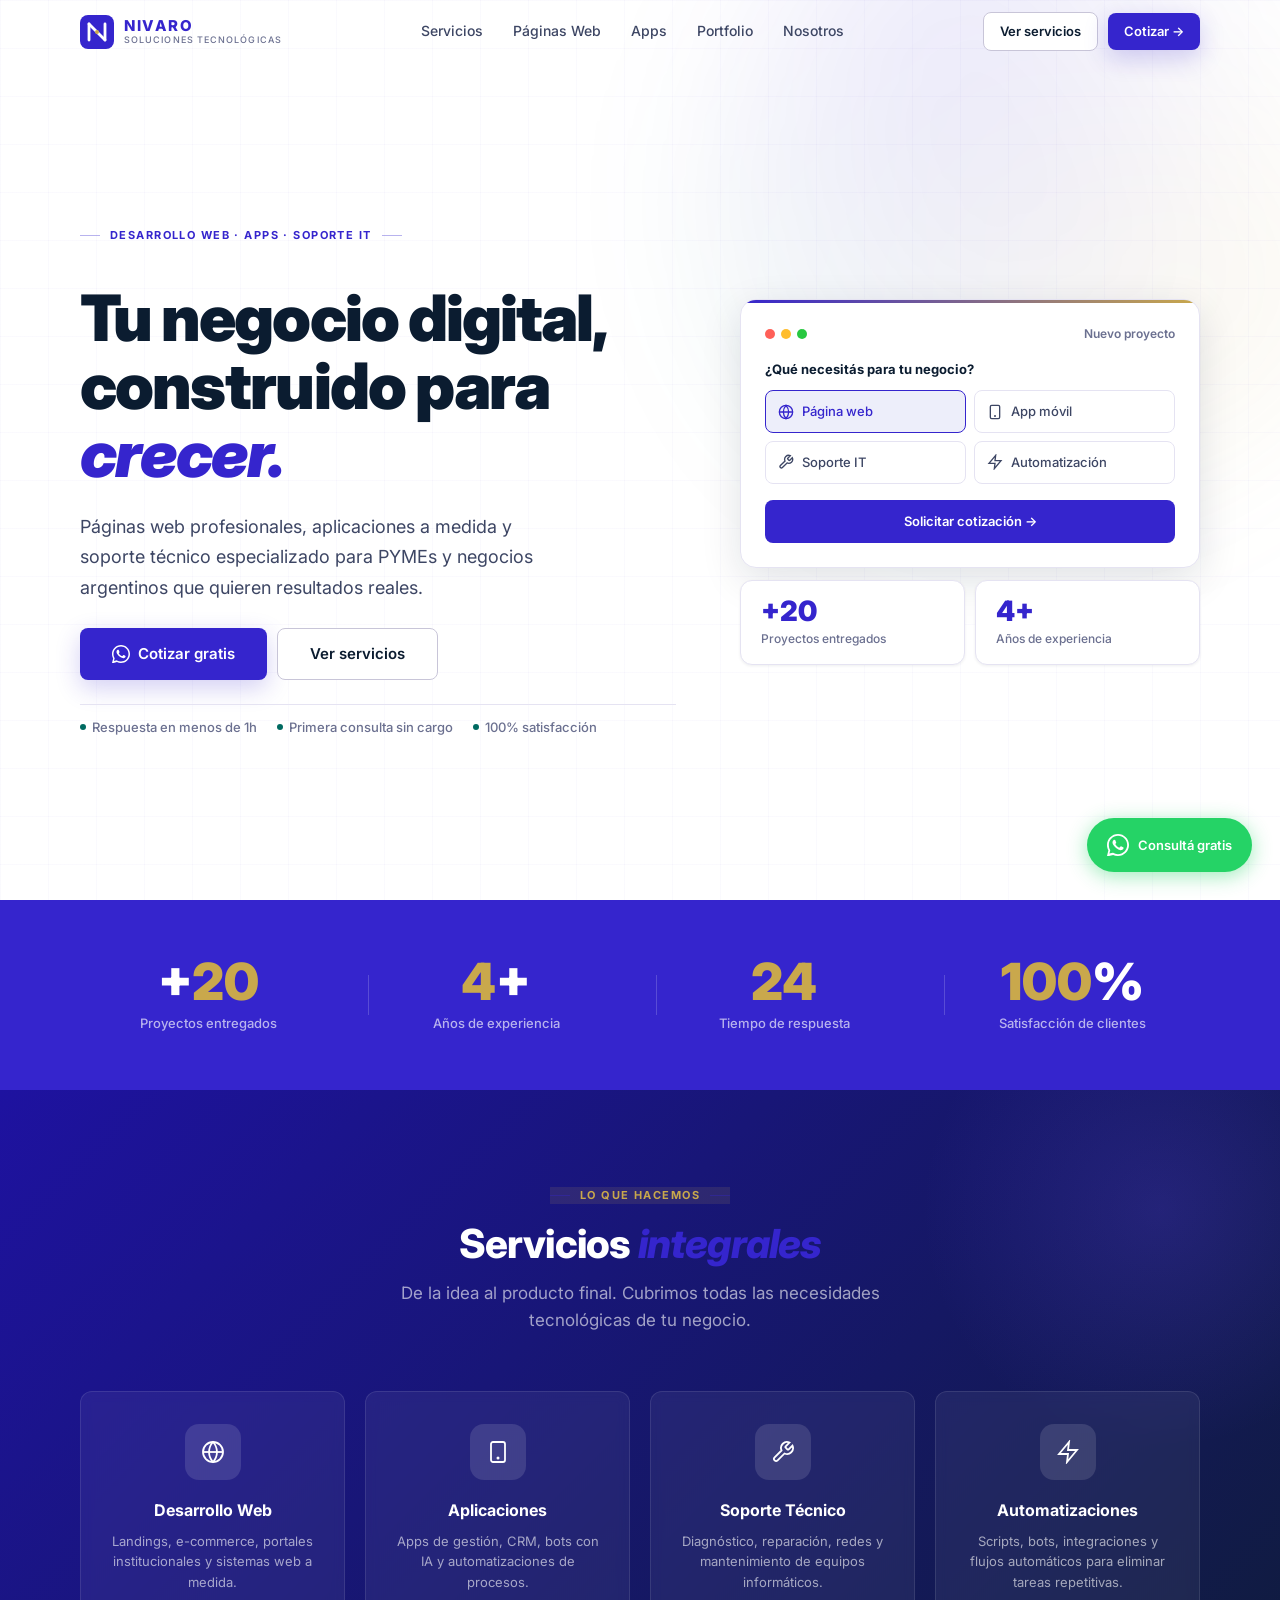
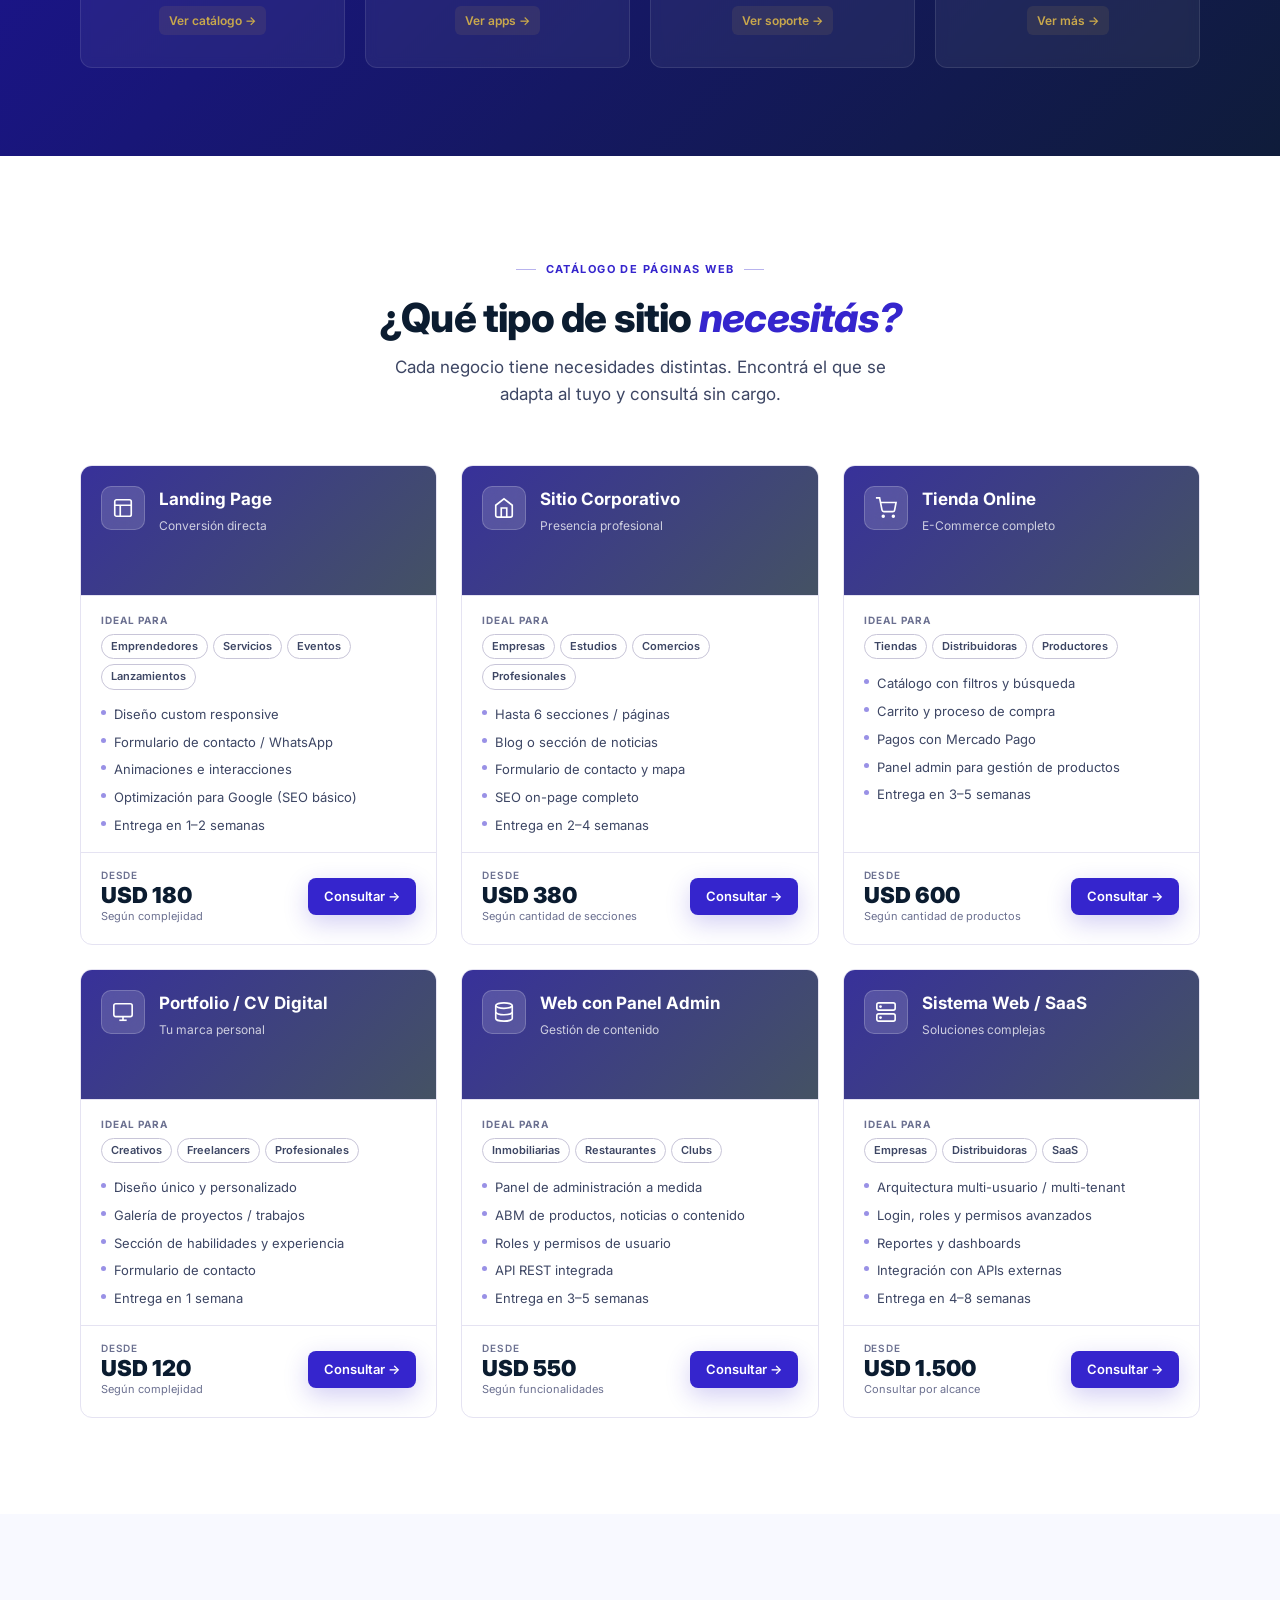
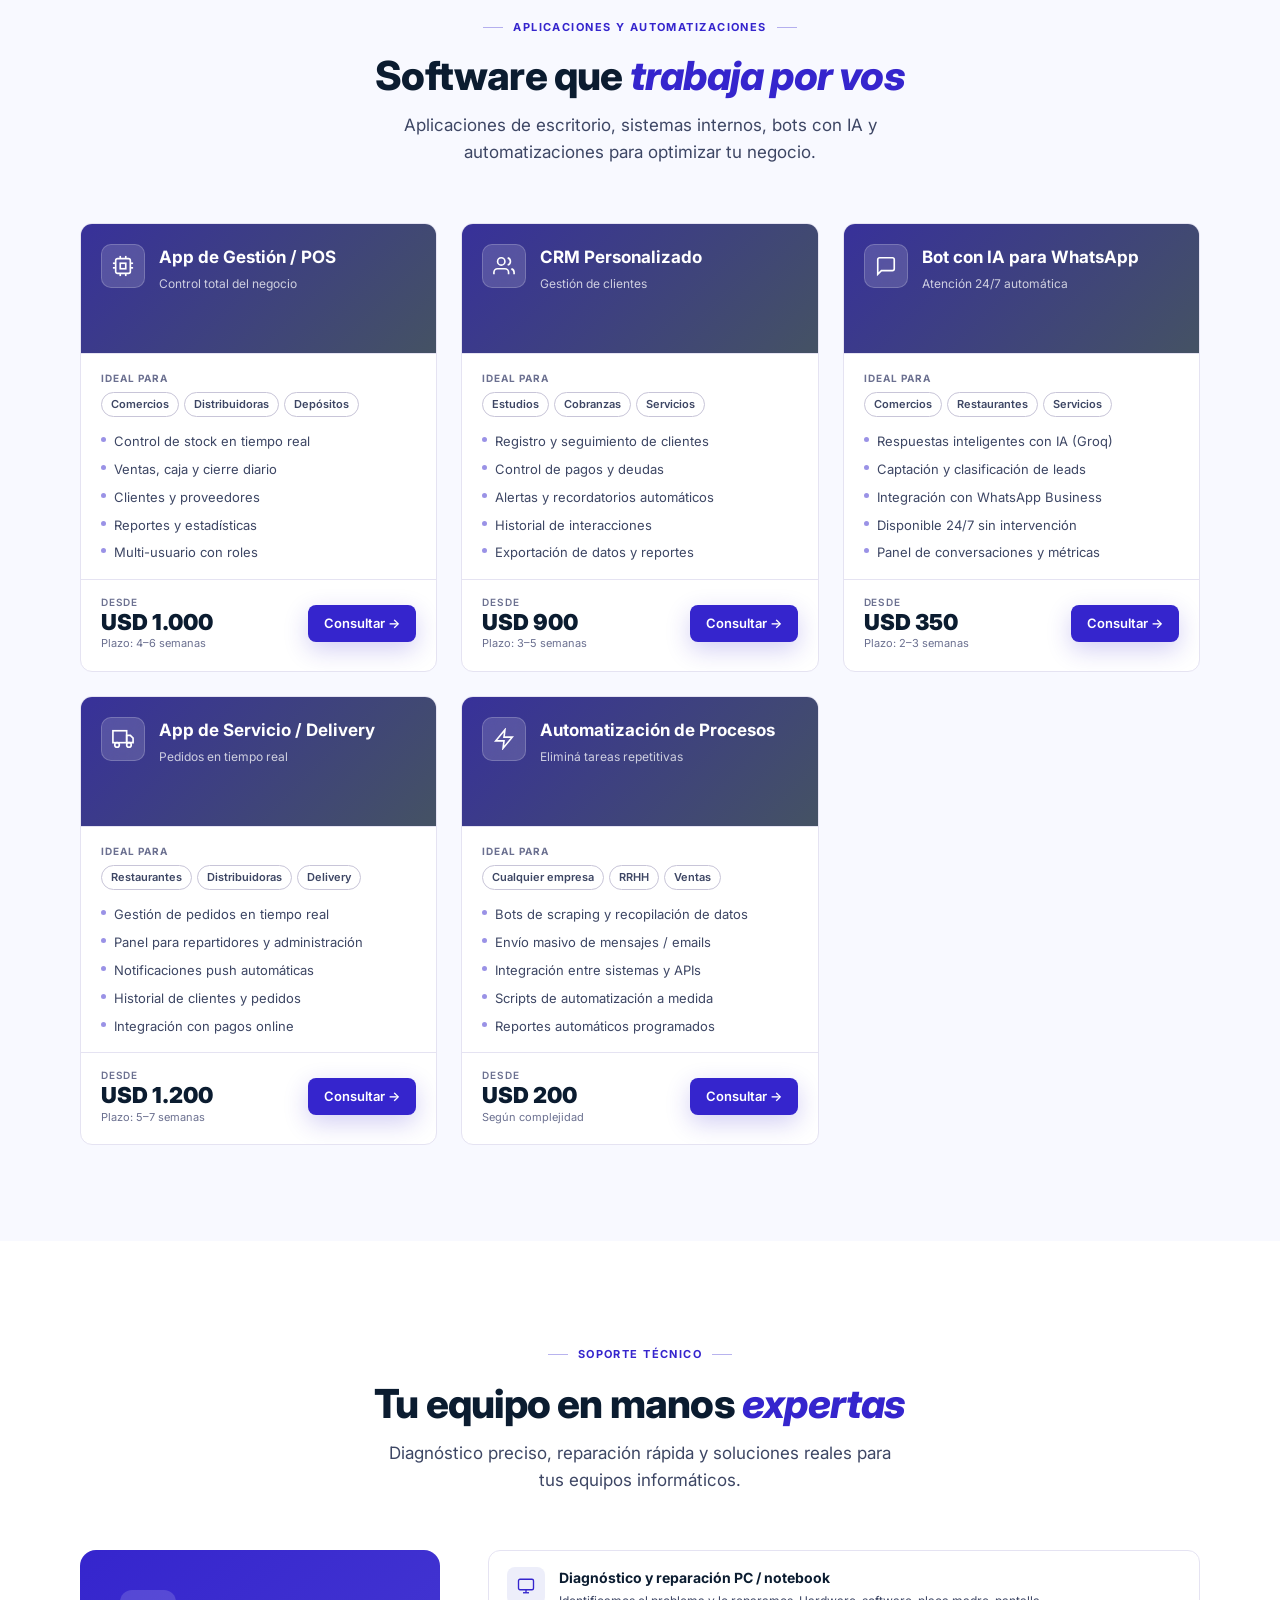
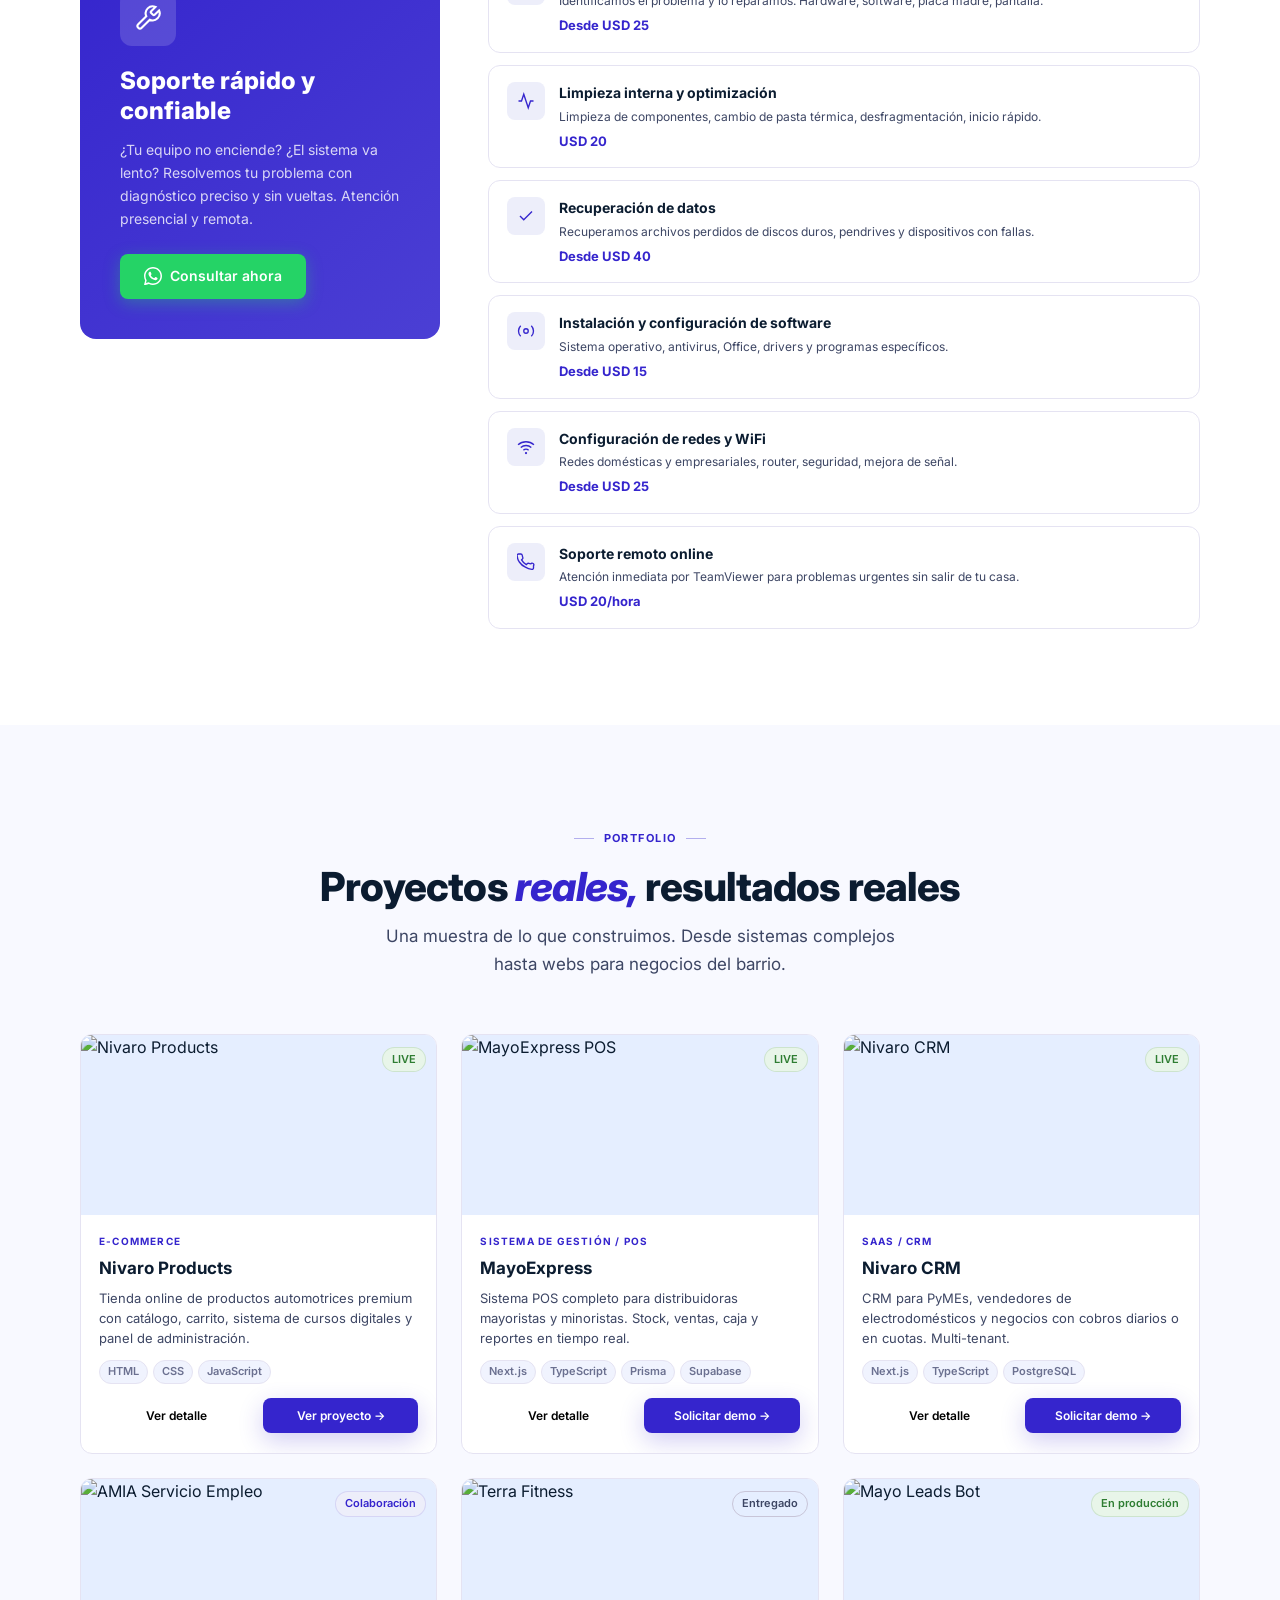
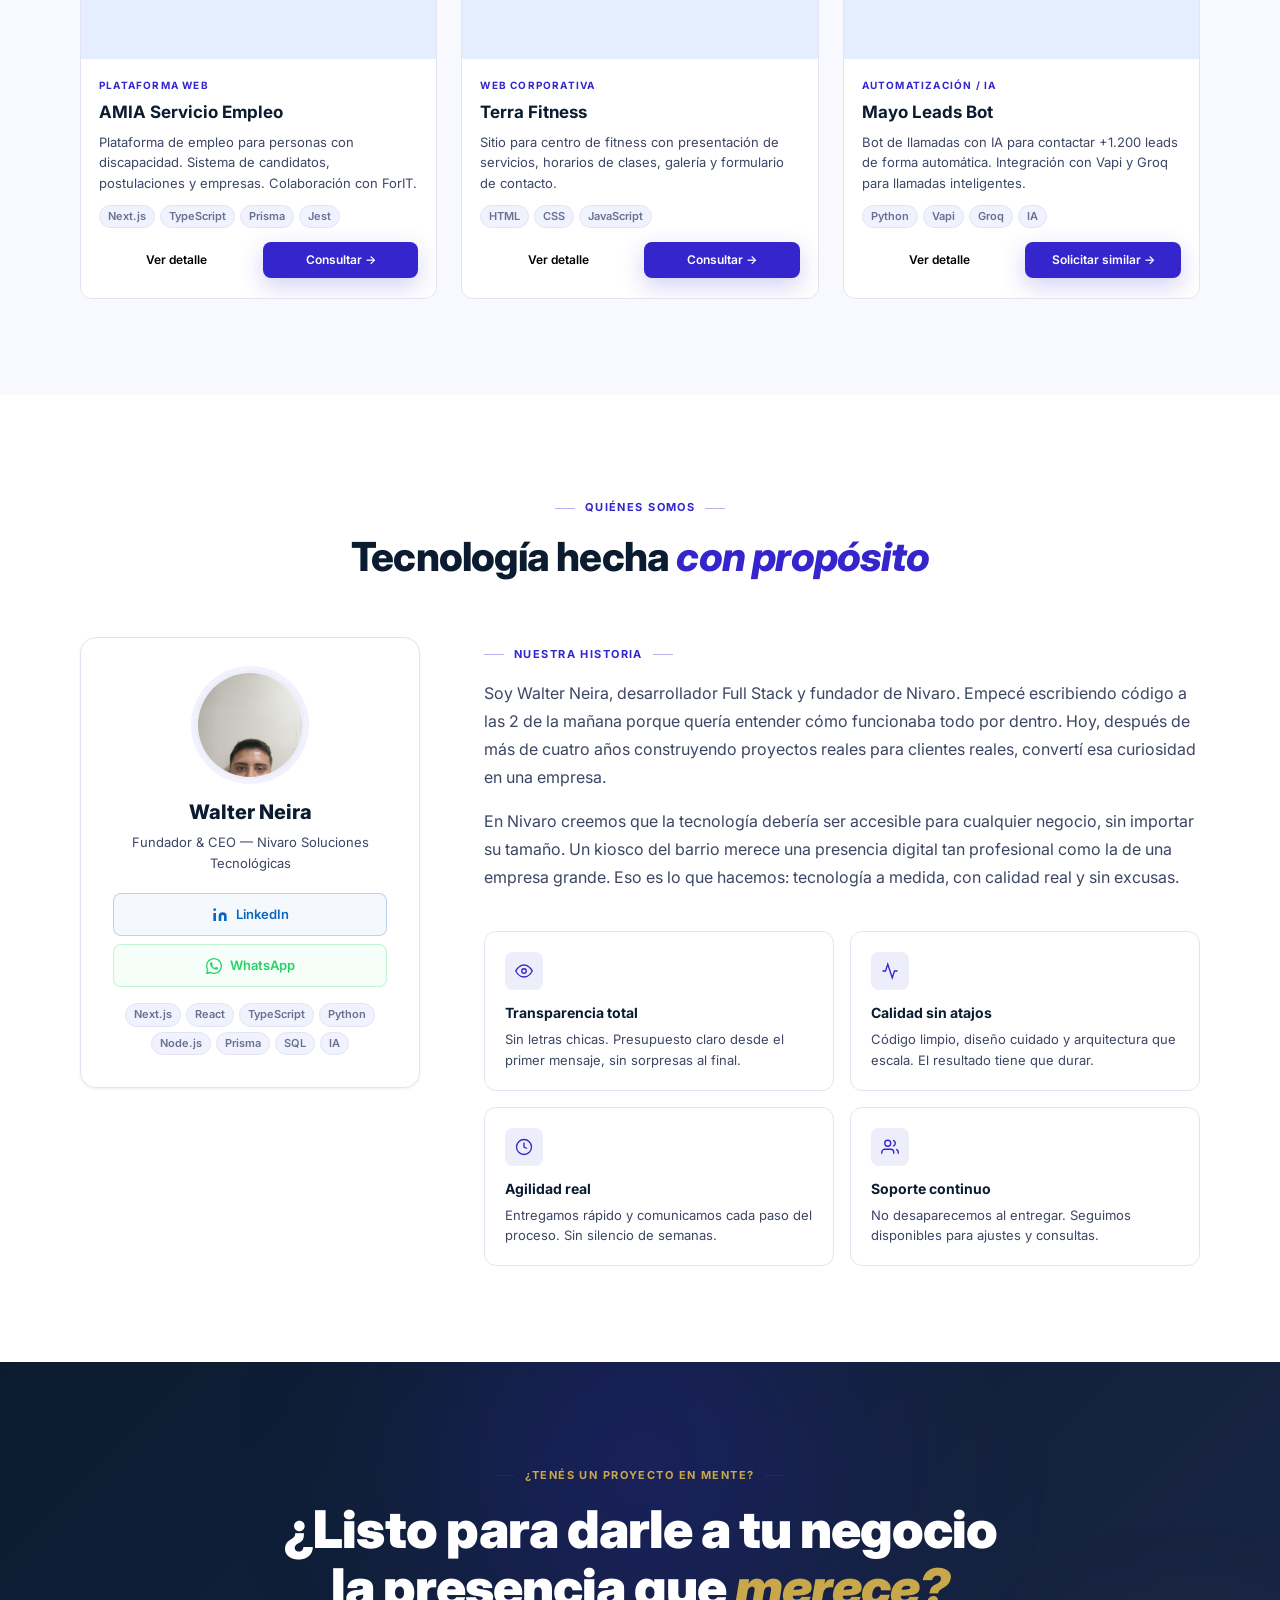
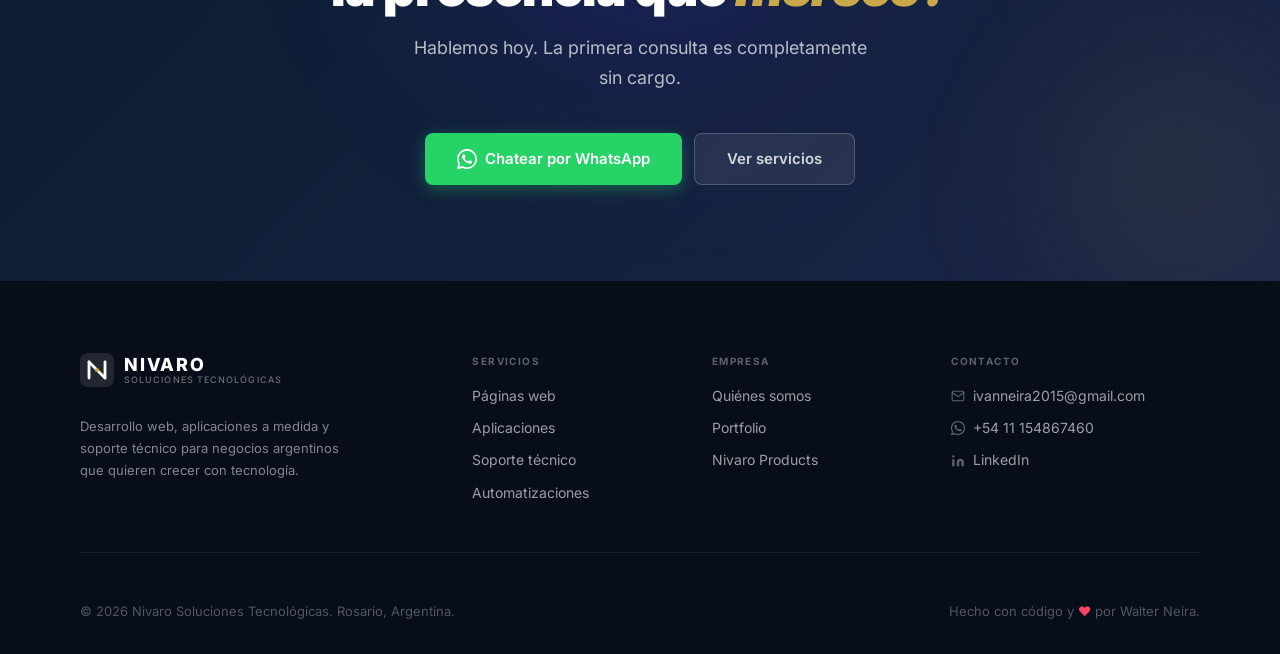
==== commit 771e4547: "update: precios de catalogo ajustados a valores de mercado" ====
--- a/index.html
+++ b/index.html
@@ -198,7 +198,7 @@
         <div class="cat-foot">
           <div>
             <div class="cat-price-from">Desde</div>
-            <div class="cat-price">USD 120</div>
+            <div class="cat-price">USD 180</div>
             <div class="cat-price-note">Según complejidad</div>
           </div>
           <a href="https://wa.me/5411154867460?text=Hola%20Walter!%20Me%20interesa%20una%20Landing%20Page%20para%20mi%20negocio.%20%C2%BFPod%C3%A9s%20asesorarme%3F" class="btn btn-primary btn-sm" target="_blank" rel="noopener">Consultar →</a>
@@ -232,7 +232,7 @@
         <div class="cat-foot">
           <div>
             <div class="cat-price-from">Desde</div>
-            <div class="cat-price">USD 280</div>
+            <div class="cat-price">USD 380</div>
             <div class="cat-price-note">Según cantidad de secciones</div>
           </div>
           <a href="https://wa.me/5411154867460?text=Hola%20Walter!%20Necesito%20un%20sitio%20corporativo%20para%20mi%20empresa.%20%C2%BFPod%C3%A9s%20cotizarlo%3F" class="btn btn-primary btn-sm" target="_blank" rel="noopener">Consultar →</a>
@@ -265,7 +265,7 @@
         <div class="cat-foot">
           <div>
             <div class="cat-price-from">Desde</div>
-            <div class="cat-price">USD 450</div>
+            <div class="cat-price">USD 600</div>
             <div class="cat-price-note">Según cantidad de productos</div>
           </div>
           <a href="https://wa.me/5411154867460?text=Hola%20Walter!%20Quiero%20crear%20una%20tienda%20online%20para%20vender%20mis%20productos.%20%C2%BFPod%C3%A9s%20asesorarme%3F" class="btn btn-primary btn-sm" target="_blank" rel="noopener">Consultar →</a>
@@ -298,8 +298,8 @@
         <div class="cat-foot">
           <div>
             <div class="cat-price-from">Desde</div>
-            <div class="cat-price">USD 80</div>
-            <div class="cat-price-note">El más accesible</div>
+            <div class="cat-price">USD 120</div>
+            <div class="cat-price-note">Según complejidad</div>
           </div>
           <a href="https://wa.me/5411154867460?text=Hola%20Walter!%20Me%20interesa%20un%20portfolio%20o%20CV%20digital%20profesional.%20%C2%BFPod%C3%A9s%20cotizarlo%3F" class="btn btn-primary btn-sm" target="_blank" rel="noopener">Consultar →</a>
         </div>
@@ -331,7 +331,7 @@
         <div class="cat-foot">
           <div>
             <div class="cat-price-from">Desde</div>
-            <div class="cat-price">USD 380</div>
+            <div class="cat-price">USD 550</div>
             <div class="cat-price-note">Según funcionalidades</div>
           </div>
           <a href="https://wa.me/5411154867460?text=Hola%20Walter!%20Necesito%20una%20web%20con%20panel%20de%20administraci%C3%B3n.%20%C2%BFPod%C3%A9s%20cotizarme%3F" class="btn btn-primary btn-sm" target="_blank" rel="noopener">Consultar →</a>
@@ -364,7 +364,7 @@
         <div class="cat-foot">
           <div>
             <div class="cat-price-from">Desde</div>
-            <div class="cat-price">USD 850</div>
+            <div class="cat-price">USD 1.500</div>
             <div class="cat-price-note">Consultar por alcance</div>
           </div>
           <a href="https://wa.me/5411154867460?text=Hola%20Walter!%20Necesito%20un%20sistema%20web%20complejo%20o%20SaaS.%20%C2%BFPod%C3%A9s%20asesorarme%3F" class="btn btn-primary btn-sm" target="_blank" rel="noopener">Consultar →</a>
@@ -411,7 +411,7 @@
         <div class="cat-foot">
           <div>
             <div class="cat-price-from">Desde</div>
-            <div class="cat-price">USD 600</div>
+            <div class="cat-price">USD 1.000</div>
             <div class="cat-price-note">Plazo: 4–6 semanas</div>
           </div>
           <a href="https://wa.me/5411154867460?text=Hola%20Walter!%20Necesito%20una%20app%20de%20gesti%C3%B3n%20o%20POS%20para%20mi%20negocio.%20%C2%BFPod%C3%A9s%20cotizarla%3F" class="btn btn-primary btn-sm" target="_blank" rel="noopener">Consultar →</a>
@@ -444,7 +444,7 @@
         <div class="cat-foot">
           <div>
             <div class="cat-price-from">Desde</div>
-            <div class="cat-price">USD 500</div>
+            <div class="cat-price">USD 900</div>
             <div class="cat-price-note">Plazo: 3–5 semanas</div>
           </div>
           <a href="https://wa.me/5411154867460?text=Hola%20Walter!%20Necesito%20un%20CRM%20para%20gesti%C3%B3n%20de%20clientes%20y%20cobranzas.%20%C2%BFPod%C3%A9s%20asesorarme%3F" class="btn btn-primary btn-sm" target="_blank" rel="noopener">Consultar →</a>
@@ -477,7 +477,7 @@
         <div class="cat-foot">
           <div>
             <div class="cat-price-from">Desde</div>
-            <div class="cat-price">USD 280</div>
+            <div class="cat-price">USD 350</div>
             <div class="cat-price-note">Plazo: 2–3 semanas</div>
           </div>
           <a href="https://wa.me/5411154867460?text=Hola%20Walter!%20Me%20interesa%20un%20bot%20con%20IA%20para%20WhatsApp.%20%C2%BFPod%C3%A9s%20cotizarlo%3F" class="btn btn-primary btn-sm" target="_blank" rel="noopener">Consultar →</a>
@@ -510,7 +510,7 @@
         <div class="cat-foot">
           <div>
             <div class="cat-price-from">Desde</div>
-            <div class="cat-price">USD 700</div>
+            <div class="cat-price">USD 1.200</div>
             <div class="cat-price-note">Plazo: 5–7 semanas</div>
           </div>
           <a href="https://wa.me/5411154867460?text=Hola%20Walter!%20Necesito%20una%20app%20de%20pedidos%20o%20delivery.%20%C2%BFPod%C3%A9s%20asesorarme%3F" class="btn btn-primary btn-sm" target="_blank" rel="noopener">Consultar →</a>
@@ -906,7 +906,6 @@
   </div>
 </footer>
 
-<script src="js/app.js"></script>
 <!-- PROJECT MODAL -->
 <div id="proj-overlay" class="proj-overlay" hidden>
   <div class="proj-box" role="dialog" aria-modal="true">
@@ -914,5 +913,6 @@
     <div id="proj-modal-body"></div>
   </div>
 </div>
+<script src="js/app.js"></script>
 </body>
 </html>
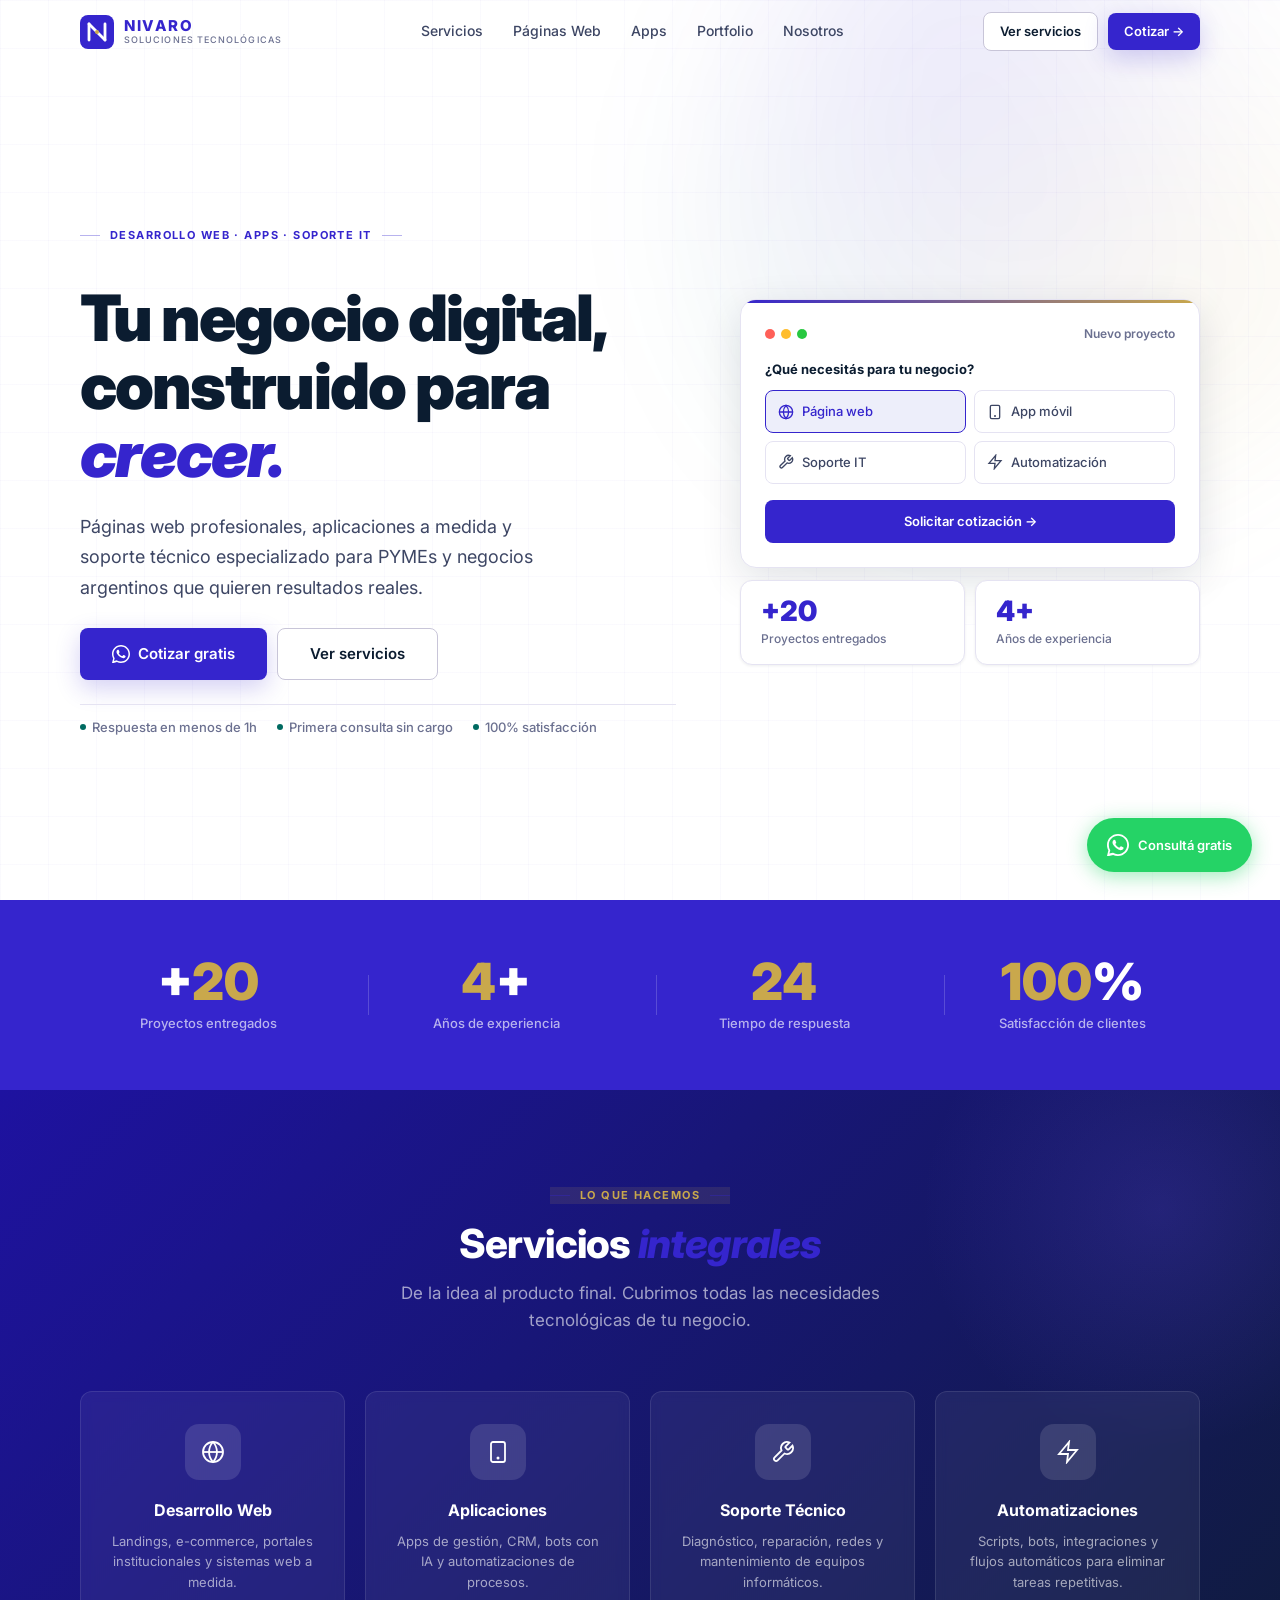
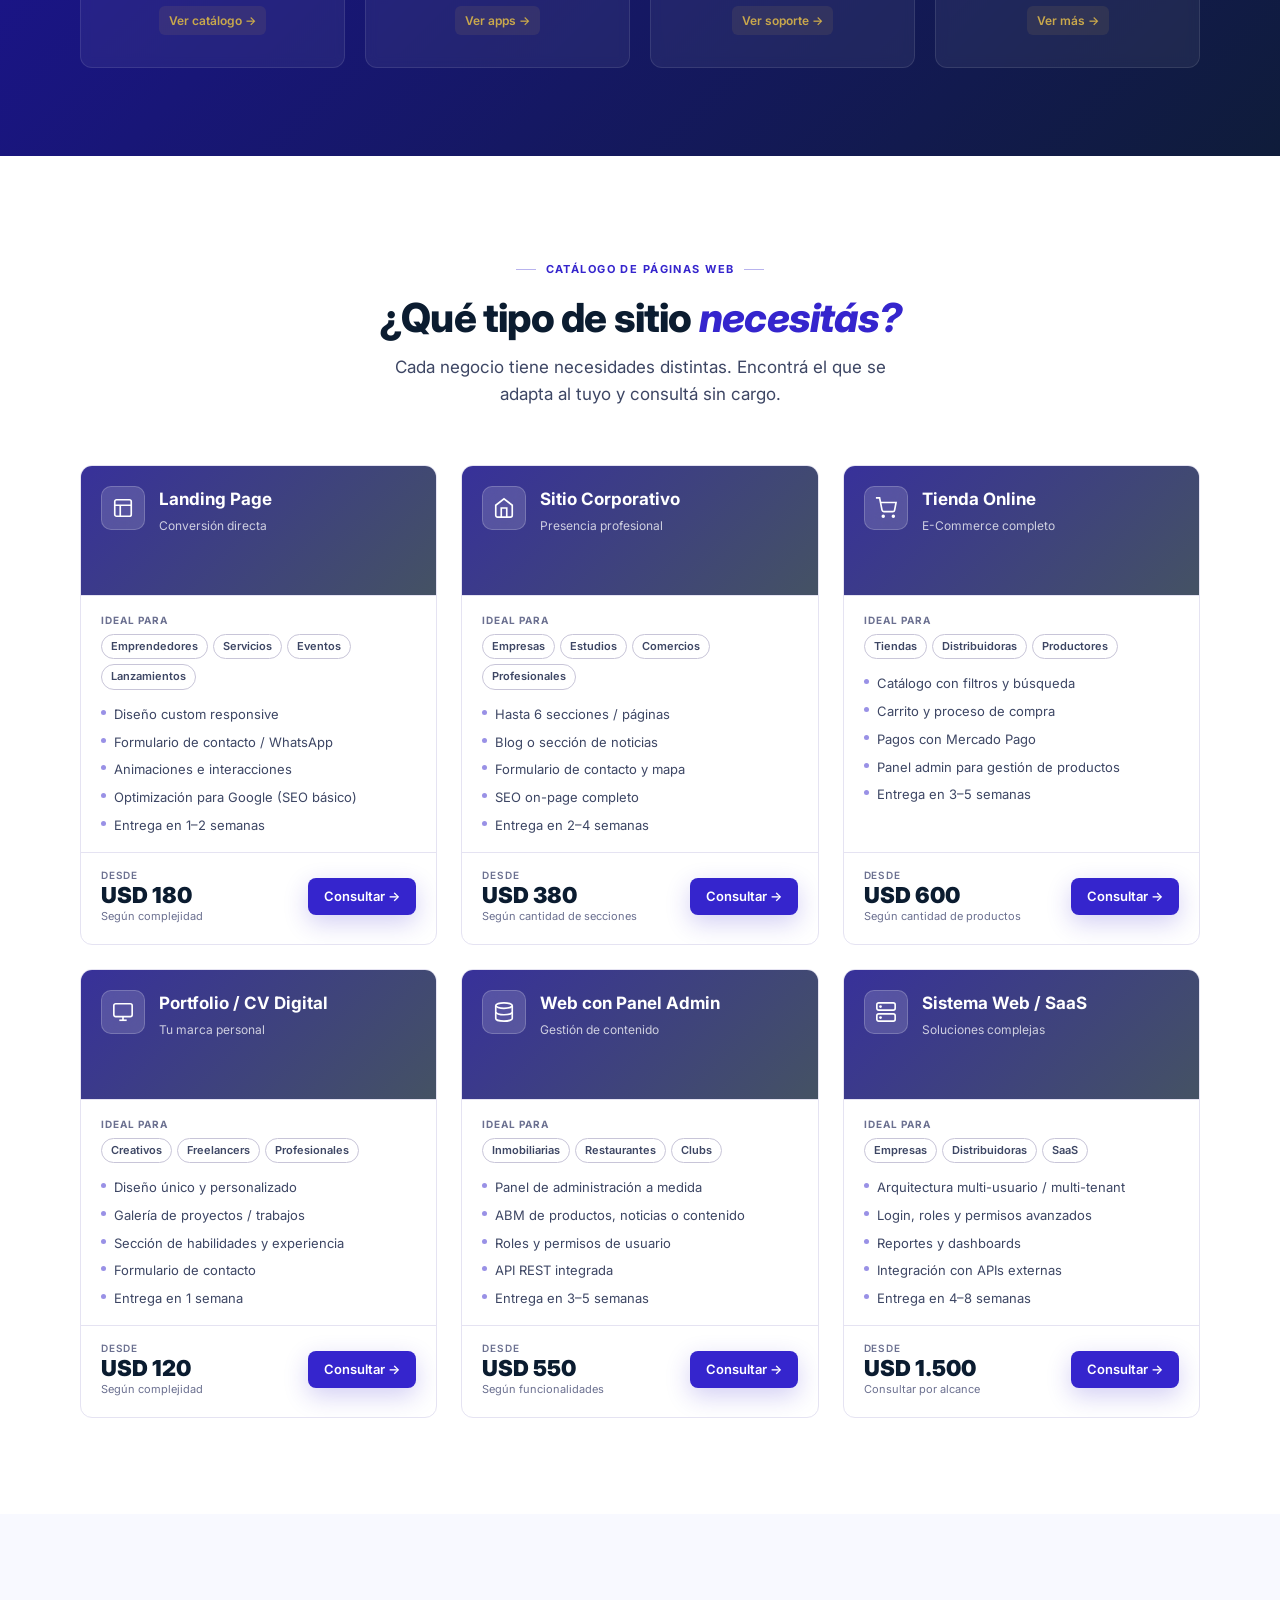
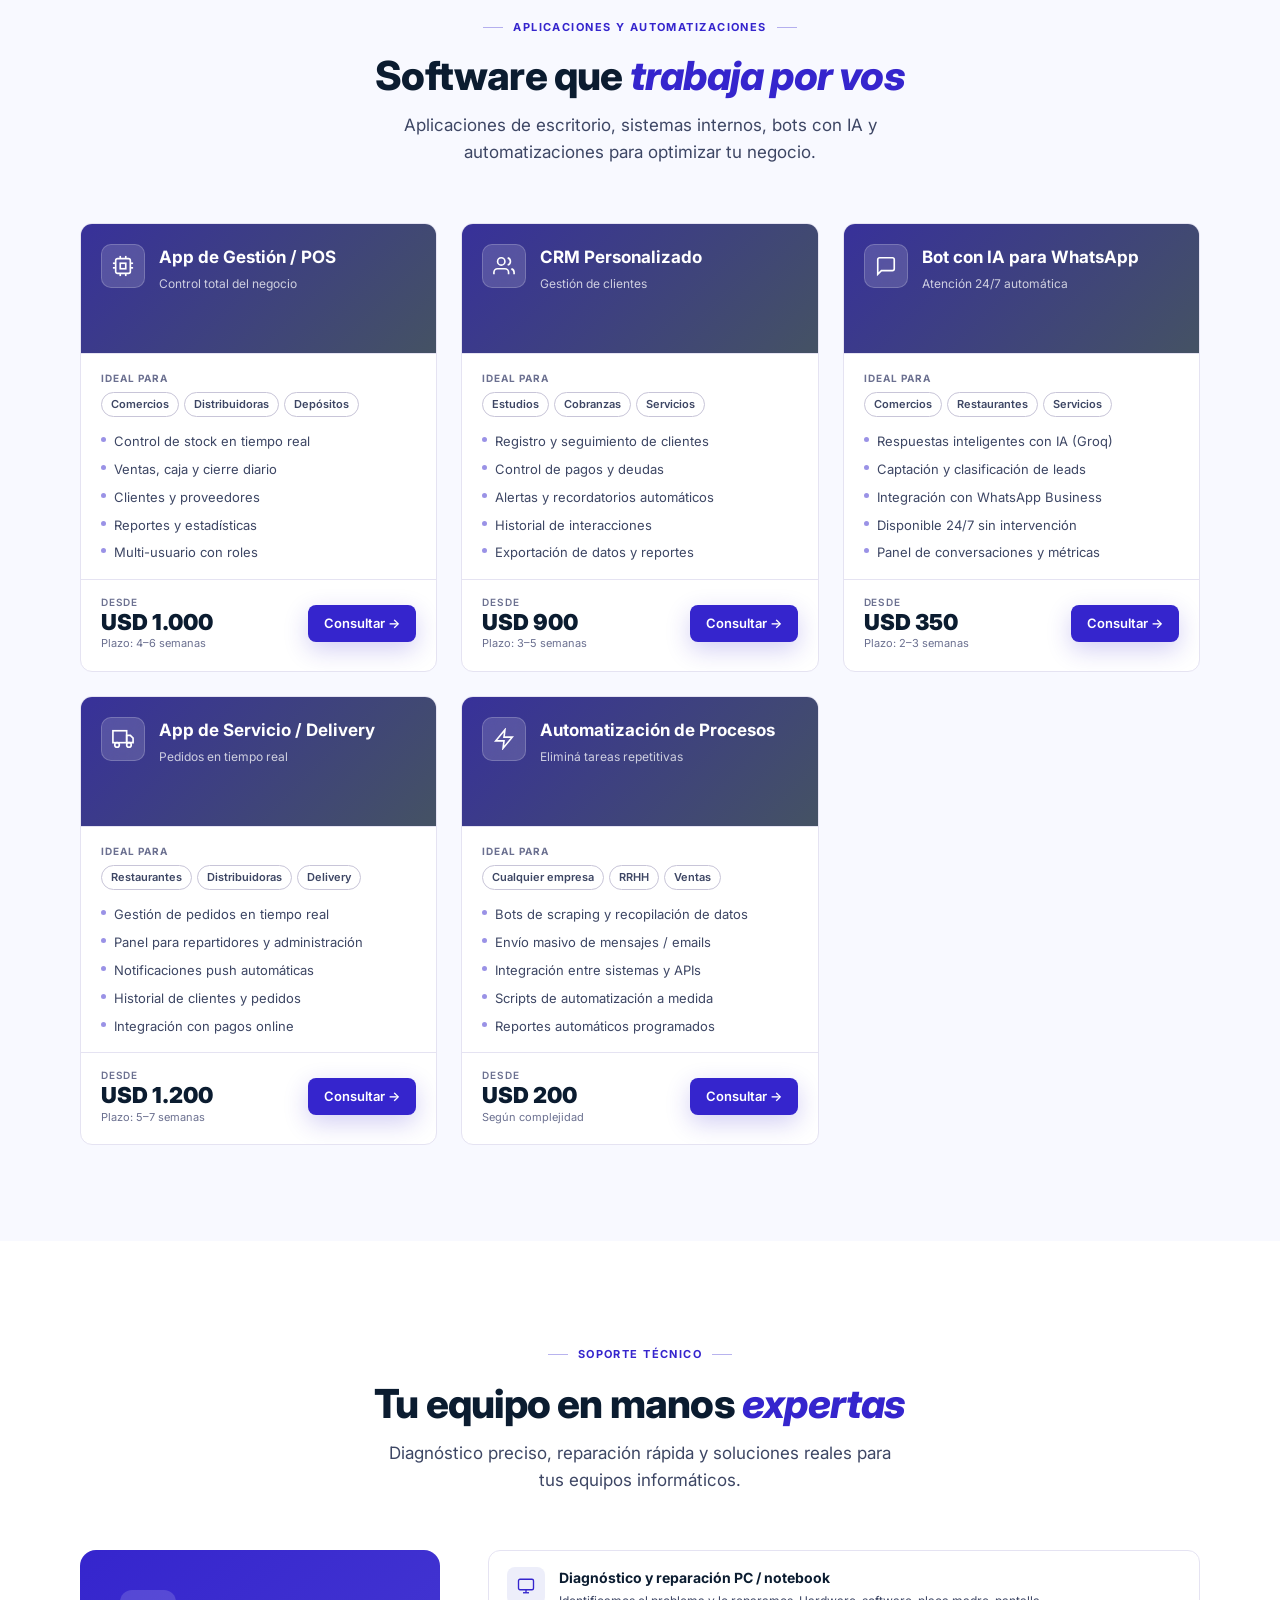
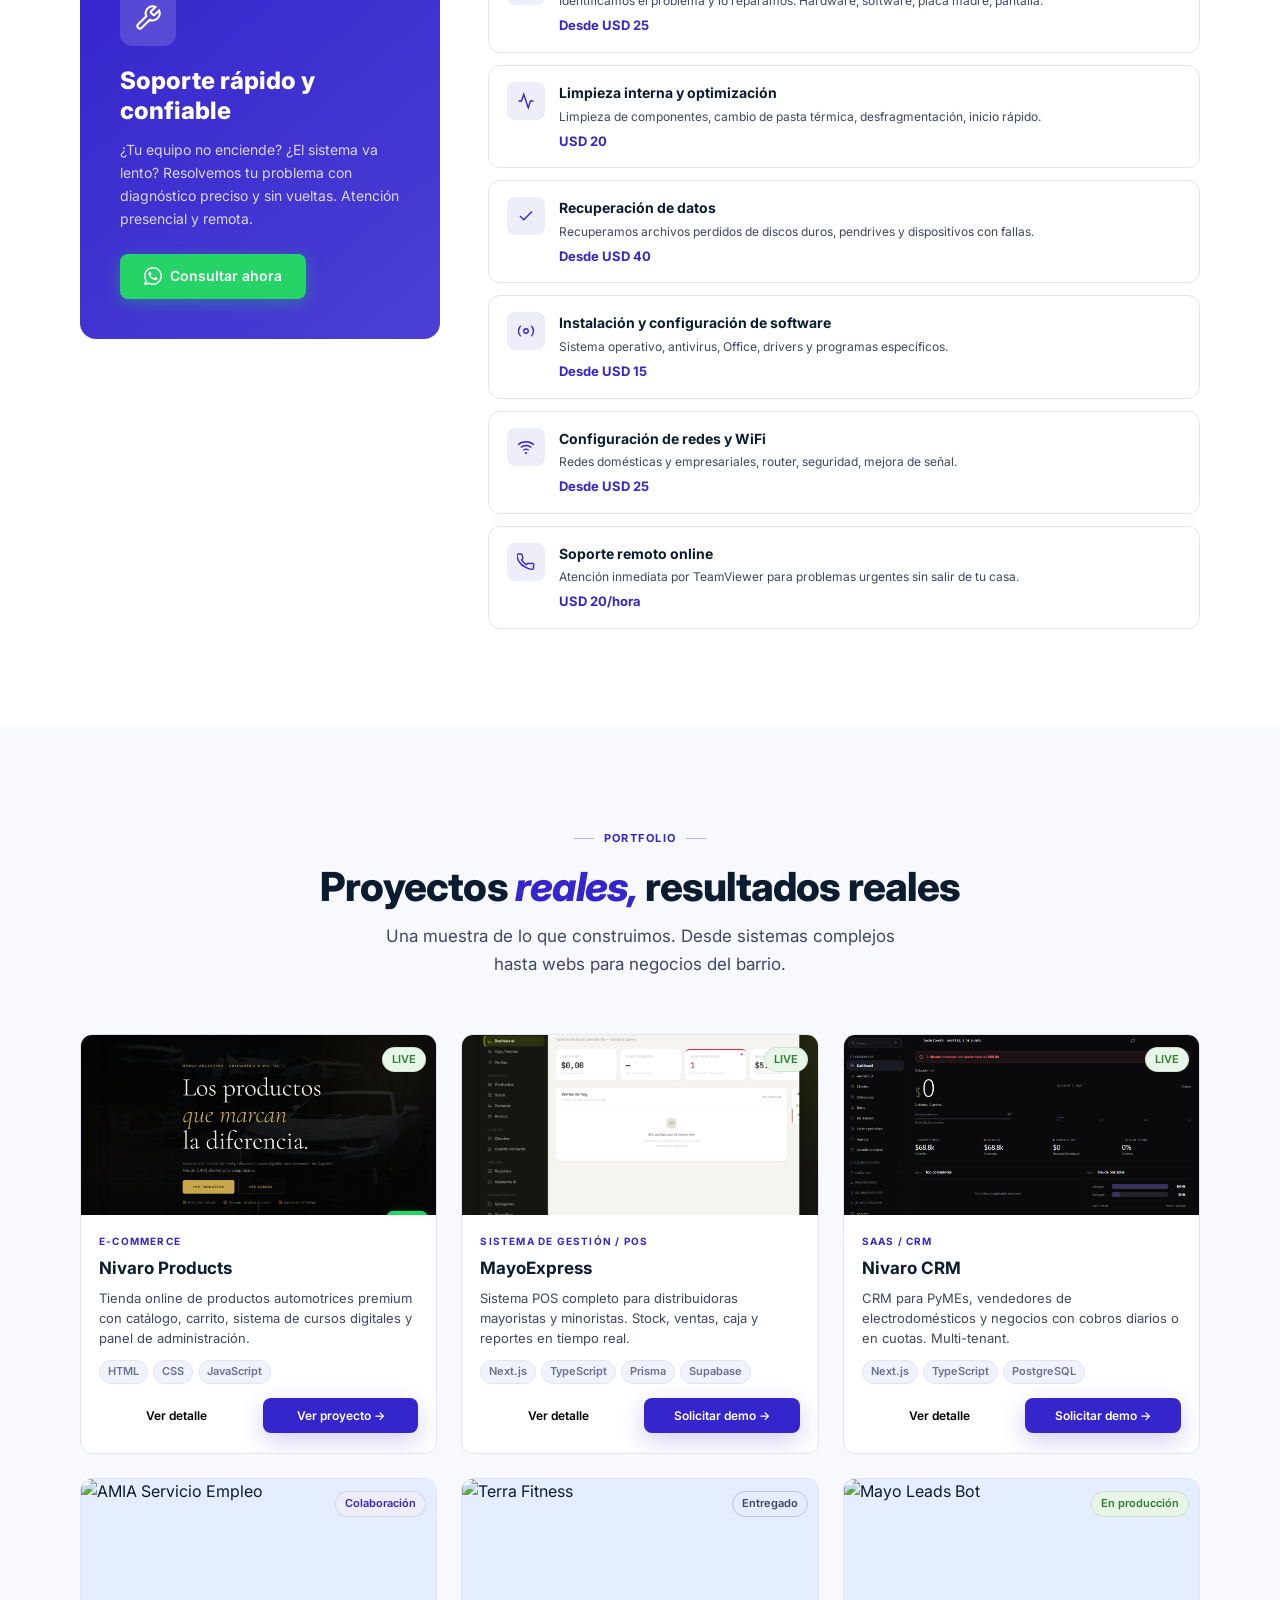
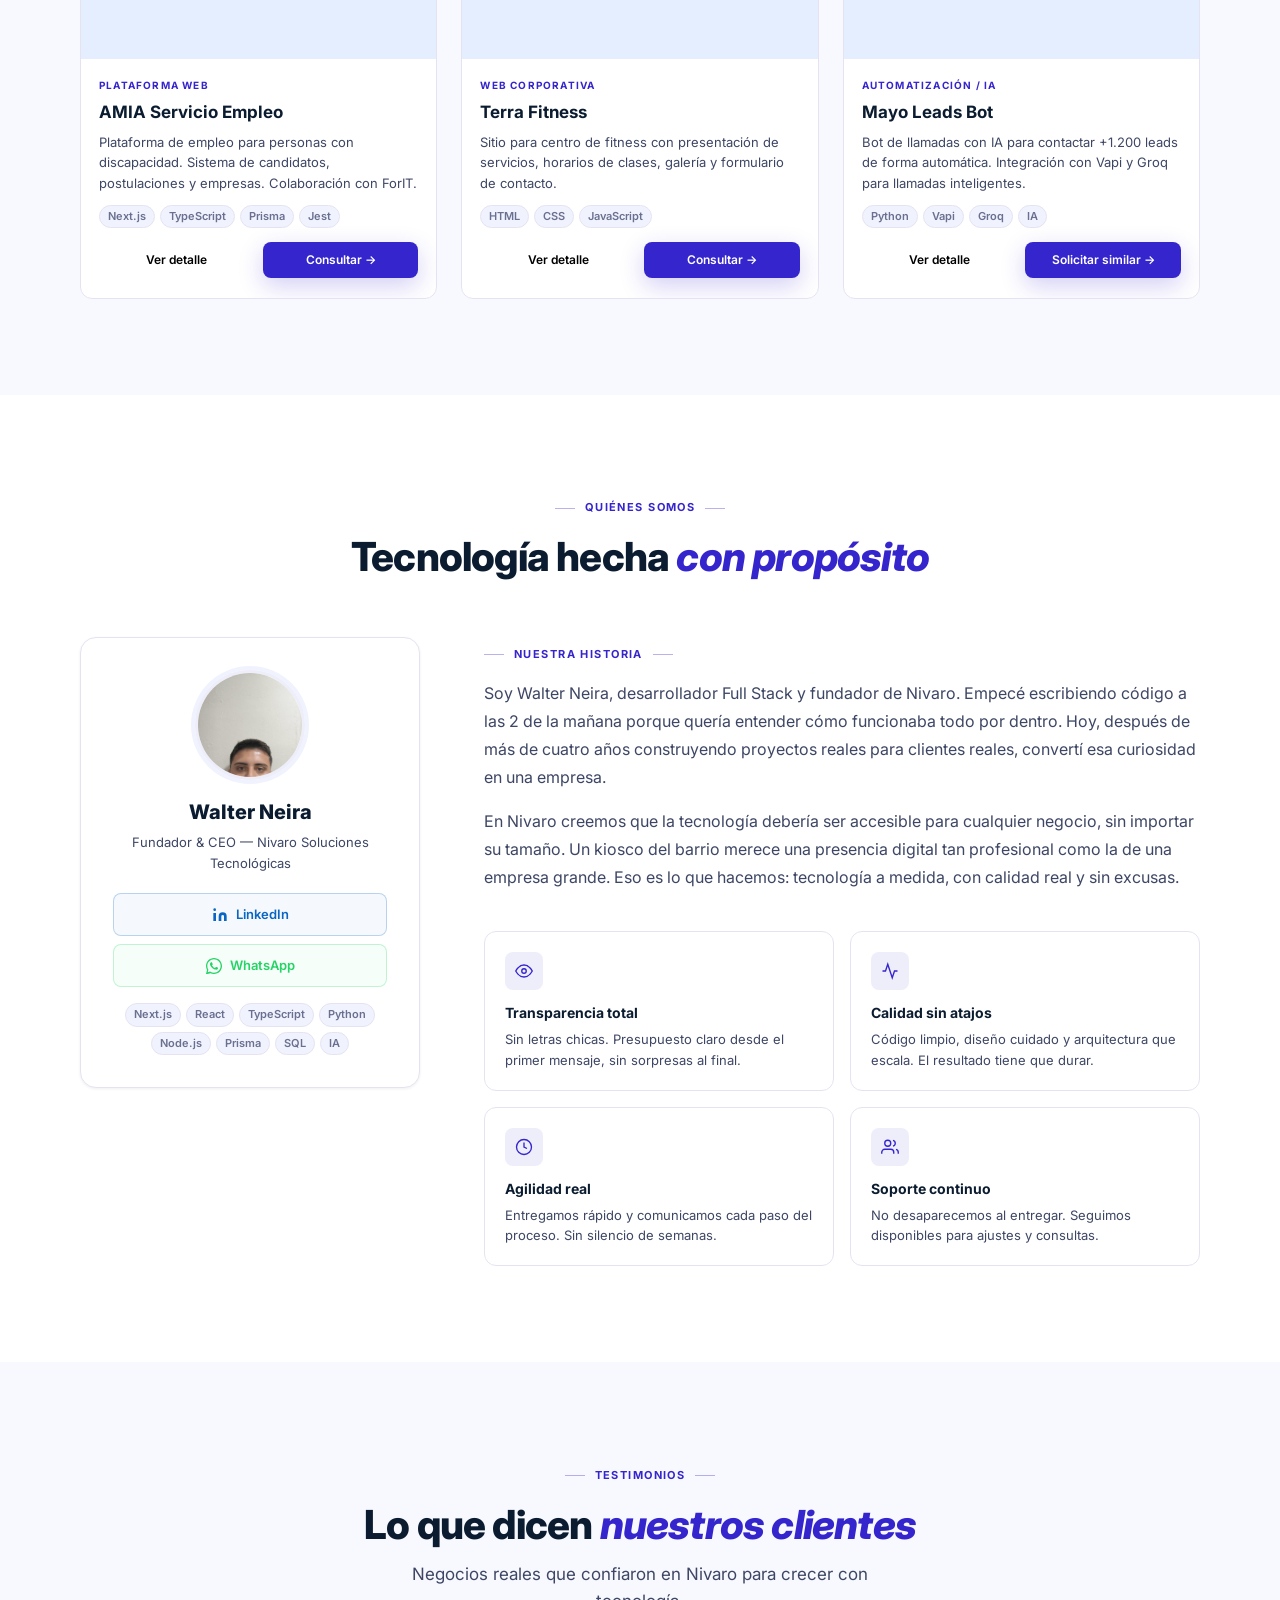
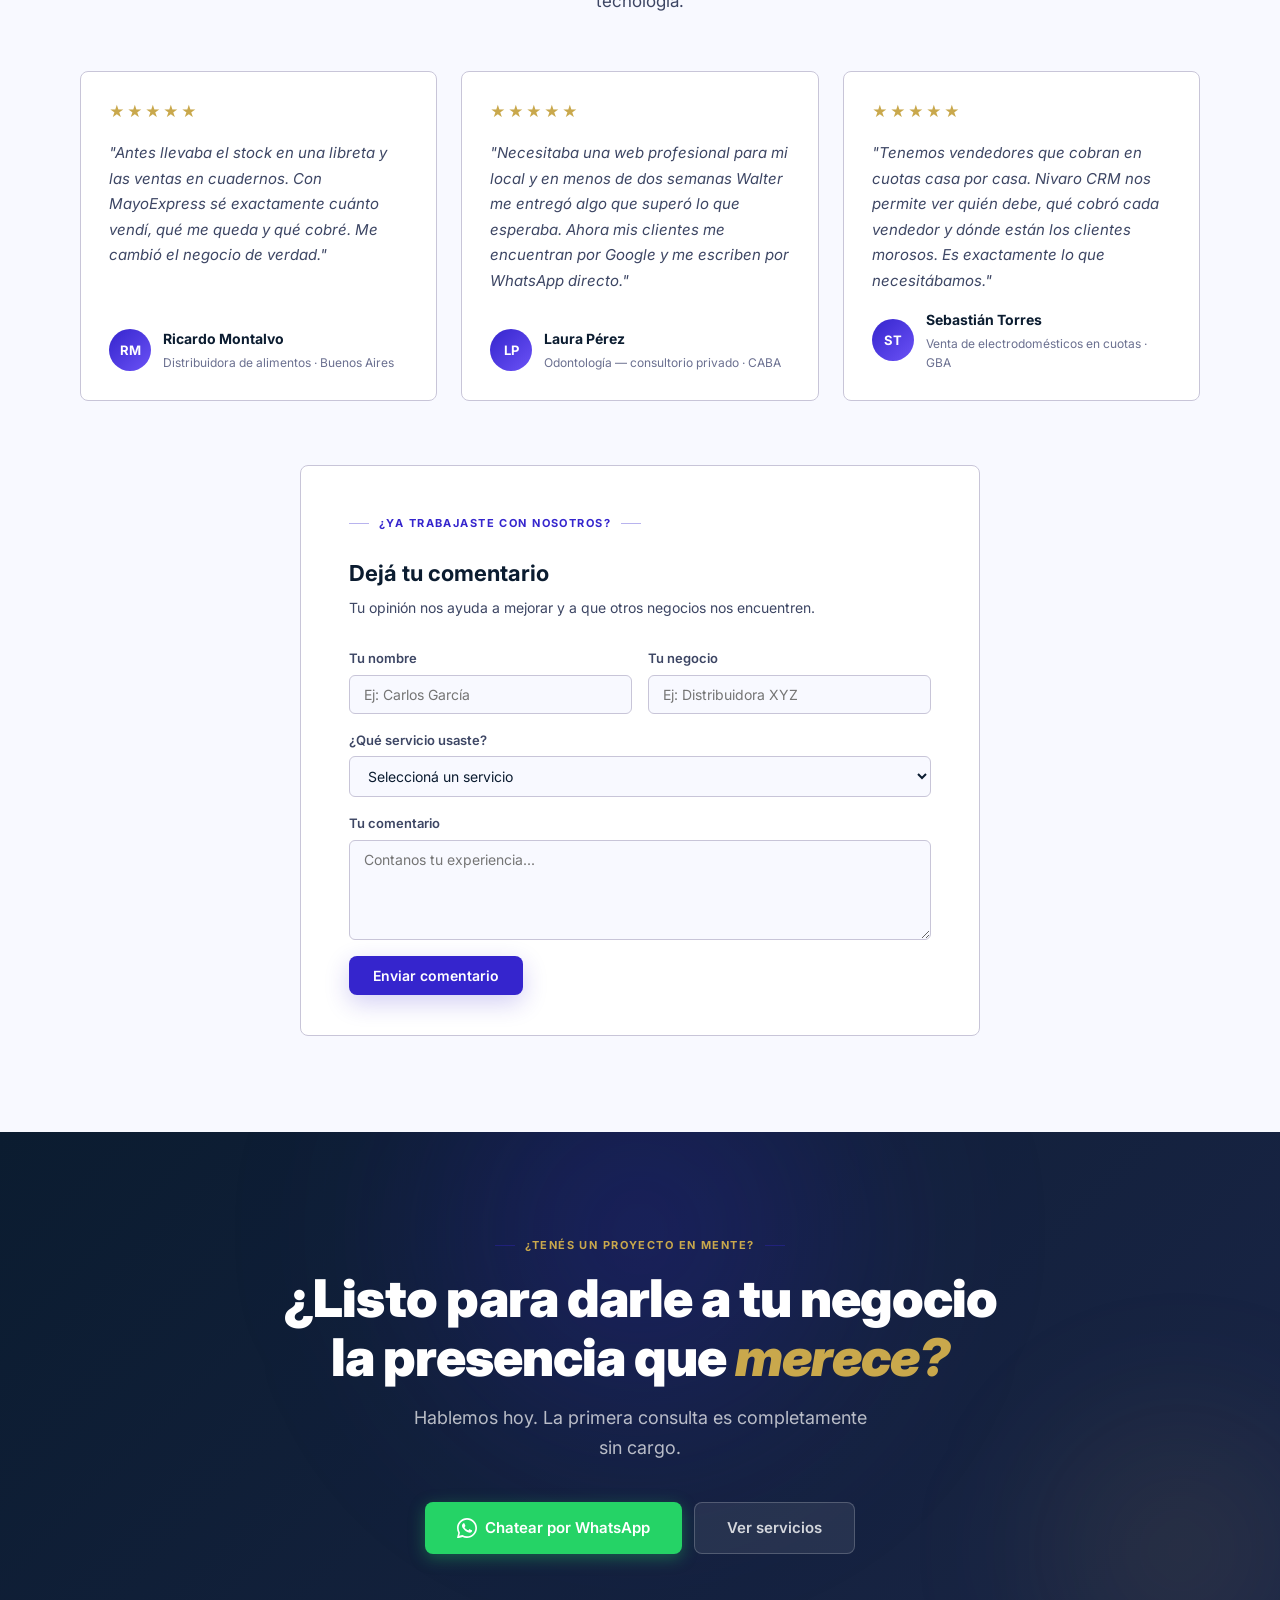
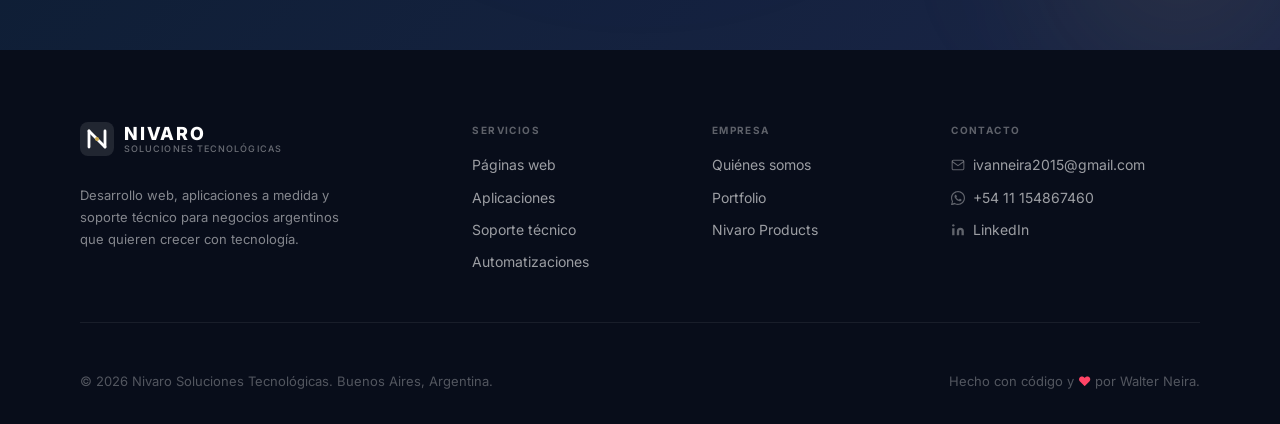
==== commit badc9ad6: "feat: real screenshots, testimonials section and review form - Replace Unsplash portfolio thumbnails" ====
--- a/index.html
+++ b/index.html
@@ -14,7 +14,7 @@
 <body>
 
 <!-- FLOATING WA -->
-<a href="https://wa.me/5411154867460?text=Hola%20Walter!%20Vi%20el%20sitio%20de%20Nivaro%20Soluciones%20y%20quer%C3%ADa%20hacer%20una%20consulta." class="floating-wa" target="_blank" rel="noopener" aria-label="Chatear por WhatsApp">
+<a href="https://wa.me/5491154867460?text=Hola%20Walter!%20Vi%20el%20sitio%20de%20Nivaro%20Soluciones%20y%20quer%C3%ADa%20hacer%20una%20consulta." class="floating-wa" target="_blank" rel="noopener" aria-label="Chatear por WhatsApp">
   <svg viewBox="0 0 24 24" fill="currentColor" width="22" height="22"><path d="M17.472 14.382c-.297-.149-1.758-.867-2.03-.967-.273-.099-.471-.148-.67.15-.197.297-.767.966-.94 1.164-.173.199-.347.223-.644.075-.297-.15-1.255-.463-2.39-1.475-.883-.788-1.48-1.761-1.653-2.059-.173-.297-.018-.458.13-.606.134-.133.298-.347.446-.52.149-.174.198-.298.298-.497.099-.198.05-.371-.025-.52-.075-.149-.669-1.612-.916-2.207-.242-.579-.487-.5-.669-.51-.173-.008-.371-.01-.57-.01-.198 0-.52.074-.792.372-.272.297-1.04 1.016-1.04 2.479 0 1.462 1.065 2.875 1.213 3.074.149.198 2.096 3.2 5.077 4.487.709.306 1.262.489 1.694.625.712.227 1.36.195 1.871.118.571-.085 1.758-.719 2.006-1.413.248-.694.248-1.289.173-1.413-.074-.124-.272-.198-.57-.347z"/><path d="M12 0C5.373 0 0 5.373 0 12c0 2.132.558 4.13 1.533 5.859L.057 23.765a.5.5 0 00.614.63l5.985-1.567A11.945 11.945 0 0012 24c6.627 0 12-5.373 12-12S18.627 0 12 0zm0 22c-1.96 0-3.794-.535-5.362-1.464l-.355-.217-3.689.967.984-3.597-.232-.368A9.955 9.955 0 012 12C2 6.477 6.477 2 12 2s10 4.477 10 10-4.477 10-10 10z"/></svg>
   <span class="floating-wa-txt">Consultá gratis</span>
 </a>
@@ -38,7 +38,7 @@
     </ul>
     <div class="nav-end">
       <a href="#webs" class="btn btn-secondary btn-sm">Ver servicios</a>
-      <a href="https://wa.me/5411154867460?text=Hola%20Walter!%20Quiero%20cotizar%20un%20proyecto." class="btn btn-primary btn-sm" target="_blank" rel="noopener">Cotizar →</a>
+      <a href="https://wa.me/5491154867460?text=Hola%20Walter!%20Quiero%20cotizar%20un%20proyecto." class="btn btn-primary btn-sm" target="_blank" rel="noopener">Cotizar →</a>
       <button class="nav-burger" id="burger" aria-label="Menú"><span></span><span></span><span></span></button>
     </div>
   </div>
@@ -48,7 +48,7 @@
     <a href="#apps">Apps</a>
     <a href="#portfolio">Portfolio</a>
     <a href="#nosotros">Nosotros</a>
-    <a href="https://wa.me/5411154867460?text=Hola%20Walter!%20Quiero%20cotizar%20un%20proyecto." class="btn btn-primary" target="_blank" rel="noopener">Cotizar por WhatsApp →</a>
+    <a href="https://wa.me/5491154867460?text=Hola%20Walter!%20Quiero%20cotizar%20un%20proyecto." class="btn btn-primary" target="_blank" rel="noopener">Cotizar por WhatsApp →</a>
   </div>
 </nav>
 
@@ -61,7 +61,7 @@
       <h1 class="hero-h1">Tu negocio digital,<br/>construido para <em>crecer.</em></h1>
       <p class="hero-sub">Páginas web profesionales, aplicaciones a medida y soporte técnico especializado para PYMEs y negocios argentinos que quieren resultados reales.</p>
       <div class="hero-ctas">
-        <a href="https://wa.me/5411154867460?text=Hola%20Walter!%20Vi%20el%20sitio%20de%20Nivaro%20y%20quiero%20cotizar%20mi%20proyecto.%20%C2%BFPod%C3%A9s%20asesorarme%3F" class="btn btn-primary btn-lg" target="_blank" rel="noopener">
+        <a href="https://wa.me/5491154867460?text=Hola%20Walter!%20Vi%20el%20sitio%20de%20Nivaro%20y%20quiero%20cotizar%20mi%20proyecto.%20%C2%BFPod%C3%A9s%20asesorarme%3F" class="btn btn-primary btn-lg" target="_blank" rel="noopener">
           <svg width="18" height="18" viewBox="0 0 24 24" fill="currentColor"><path d="M17.472 14.382c-.297-.149-1.758-.867-2.03-.967-.273-.099-.471-.148-.67.15-.197.297-.767.966-.94 1.164-.173.199-.347.223-.644.075-.297-.15-1.255-.463-2.39-1.475-.883-.788-1.48-1.761-1.653-2.059-.173-.297-.018-.458.13-.606.134-.133.298-.347.446-.52.149-.174.198-.298.298-.497.099-.198.05-.371-.025-.52-.075-.149-.669-1.612-.916-2.207-.242-.579-.487-.5-.669-.51-.173-.008-.371-.01-.57-.01-.198 0-.52.074-.792.372-.272.297-1.04 1.016-1.04 2.479 0 1.462 1.065 2.875 1.213 3.074.149.198 2.096 3.2 5.077 4.487.709.306 1.262.489 1.694.625.712.227 1.36.195 1.871.118.571-.085 1.758-.719 2.006-1.413.248-.694.248-1.289.173-1.413-.074-.124-.272-.198-.57-.347z"/><path d="M12 0C5.373 0 0 5.373 0 12c0 2.132.558 4.13 1.533 5.859L.057 23.765a.5.5 0 00.614.63l5.985-1.567A11.945 11.945 0 0012 24c6.627 0 12-5.373 12-12S18.627 0 12 0zm0 22c-1.96 0-3.794-.535-5.362-1.464l-.355-.217-3.689.967.984-3.597-.232-.368A9.955 9.955 0 012 12C2 6.477 6.477 2 12 2s10 4.477 10 10-4.477 10-10 10z"/></svg>
           Cotizar gratis
         </a>
@@ -201,7 +201,7 @@
             <div class="cat-price">USD 180</div>
             <div class="cat-price-note">Según complejidad</div>
           </div>
-          <a href="https://wa.me/5411154867460?text=Hola%20Walter!%20Me%20interesa%20una%20Landing%20Page%20para%20mi%20negocio.%20%C2%BFPod%C3%A9s%20asesorarme%3F" class="btn btn-primary btn-sm" target="_blank" rel="noopener">Consultar →</a>
+          <a href="https://wa.me/5491154867460?text=Hola%20Walter!%20Me%20interesa%20una%20Landing%20Page%20para%20mi%20negocio.%20%C2%BFPod%C3%A9s%20asesorarme%3F" class="btn btn-primary btn-sm" target="_blank" rel="noopener">Consultar →</a>
         </div>
       </div>
 
@@ -235,7 +235,7 @@
             <div class="cat-price">USD 380</div>
             <div class="cat-price-note">Según cantidad de secciones</div>
           </div>
-          <a href="https://wa.me/5411154867460?text=Hola%20Walter!%20Necesito%20un%20sitio%20corporativo%20para%20mi%20empresa.%20%C2%BFPod%C3%A9s%20cotizarlo%3F" class="btn btn-primary btn-sm" target="_blank" rel="noopener">Consultar →</a>
+          <a href="https://wa.me/5491154867460?text=Hola%20Walter!%20Necesito%20un%20sitio%20corporativo%20para%20mi%20empresa.%20%C2%BFPod%C3%A9s%20cotizarlo%3F" class="btn btn-primary btn-sm" target="_blank" rel="noopener">Consultar →</a>
         </div>
       </div>
 
@@ -268,7 +268,7 @@
             <div class="cat-price">USD 600</div>
             <div class="cat-price-note">Según cantidad de productos</div>
           </div>
-          <a href="https://wa.me/5411154867460?text=Hola%20Walter!%20Quiero%20crear%20una%20tienda%20online%20para%20vender%20mis%20productos.%20%C2%BFPod%C3%A9s%20asesorarme%3F" class="btn btn-primary btn-sm" target="_blank" rel="noopener">Consultar →</a>
+          <a href="https://wa.me/5491154867460?text=Hola%20Walter!%20Quiero%20crear%20una%20tienda%20online%20para%20vender%20mis%20productos.%20%C2%BFPod%C3%A9s%20asesorarme%3F" class="btn btn-primary btn-sm" target="_blank" rel="noopener">Consultar →</a>
         </div>
       </div>
 
@@ -301,7 +301,7 @@
             <div class="cat-price">USD 120</div>
             <div class="cat-price-note">Según complejidad</div>
           </div>
-          <a href="https://wa.me/5411154867460?text=Hola%20Walter!%20Me%20interesa%20un%20portfolio%20o%20CV%20digital%20profesional.%20%C2%BFPod%C3%A9s%20cotizarlo%3F" class="btn btn-primary btn-sm" target="_blank" rel="noopener">Consultar →</a>
+          <a href="https://wa.me/5491154867460?text=Hola%20Walter!%20Me%20interesa%20un%20portfolio%20o%20CV%20digital%20profesional.%20%C2%BFPod%C3%A9s%20cotizarlo%3F" class="btn btn-primary btn-sm" target="_blank" rel="noopener">Consultar →</a>
         </div>
       </div>
 
@@ -334,7 +334,7 @@
             <div class="cat-price">USD 550</div>
             <div class="cat-price-note">Según funcionalidades</div>
           </div>
-          <a href="https://wa.me/5411154867460?text=Hola%20Walter!%20Necesito%20una%20web%20con%20panel%20de%20administraci%C3%B3n.%20%C2%BFPod%C3%A9s%20cotizarme%3F" class="btn btn-primary btn-sm" target="_blank" rel="noopener">Consultar →</a>
+          <a href="https://wa.me/5491154867460?text=Hola%20Walter!%20Necesito%20una%20web%20con%20panel%20de%20administraci%C3%B3n.%20%C2%BFPod%C3%A9s%20cotizarme%3F" class="btn btn-primary btn-sm" target="_blank" rel="noopener">Consultar →</a>
         </div>
       </div>
 
@@ -367,7 +367,7 @@
             <div class="cat-price">USD 1.500</div>
             <div class="cat-price-note">Consultar por alcance</div>
           </div>
-          <a href="https://wa.me/5411154867460?text=Hola%20Walter!%20Necesito%20un%20sistema%20web%20complejo%20o%20SaaS.%20%C2%BFPod%C3%A9s%20asesorarme%3F" class="btn btn-primary btn-sm" target="_blank" rel="noopener">Consultar →</a>
+          <a href="https://wa.me/5491154867460?text=Hola%20Walter!%20Necesito%20un%20sistema%20web%20complejo%20o%20SaaS.%20%C2%BFPod%C3%A9s%20asesorarme%3F" class="btn btn-primary btn-sm" target="_blank" rel="noopener">Consultar →</a>
         </div>
       </div>
 
@@ -414,7 +414,7 @@
             <div class="cat-price">USD 1.000</div>
             <div class="cat-price-note">Plazo: 4–6 semanas</div>
           </div>
-          <a href="https://wa.me/5411154867460?text=Hola%20Walter!%20Necesito%20una%20app%20de%20gesti%C3%B3n%20o%20POS%20para%20mi%20negocio.%20%C2%BFPod%C3%A9s%20cotizarla%3F" class="btn btn-primary btn-sm" target="_blank" rel="noopener">Consultar →</a>
+          <a href="https://wa.me/5491154867460?text=Hola%20Walter!%20Necesito%20una%20app%20de%20gesti%C3%B3n%20o%20POS%20para%20mi%20negocio.%20%C2%BFPod%C3%A9s%20cotizarla%3F" class="btn btn-primary btn-sm" target="_blank" rel="noopener">Consultar →</a>
         </div>
       </div>
 
@@ -447,7 +447,7 @@
             <div class="cat-price">USD 900</div>
             <div class="cat-price-note">Plazo: 3–5 semanas</div>
           </div>
-          <a href="https://wa.me/5411154867460?text=Hola%20Walter!%20Necesito%20un%20CRM%20para%20gesti%C3%B3n%20de%20clientes%20y%20cobranzas.%20%C2%BFPod%C3%A9s%20asesorarme%3F" class="btn btn-primary btn-sm" target="_blank" rel="noopener">Consultar →</a>
+          <a href="https://wa.me/5491154867460?text=Hola%20Walter!%20Necesito%20un%20CRM%20para%20gesti%C3%B3n%20de%20clientes%20y%20cobranzas.%20%C2%BFPod%C3%A9s%20asesorarme%3F" class="btn btn-primary btn-sm" target="_blank" rel="noopener">Consultar →</a>
         </div>
       </div>
 
@@ -480,7 +480,7 @@
             <div class="cat-price">USD 350</div>
             <div class="cat-price-note">Plazo: 2–3 semanas</div>
           </div>
-          <a href="https://wa.me/5411154867460?text=Hola%20Walter!%20Me%20interesa%20un%20bot%20con%20IA%20para%20WhatsApp.%20%C2%BFPod%C3%A9s%20cotizarlo%3F" class="btn btn-primary btn-sm" target="_blank" rel="noopener">Consultar →</a>
+          <a href="https://wa.me/5491154867460?text=Hola%20Walter!%20Me%20interesa%20un%20bot%20con%20IA%20para%20WhatsApp.%20%C2%BFPod%C3%A9s%20cotizarlo%3F" class="btn btn-primary btn-sm" target="_blank" rel="noopener">Consultar →</a>
         </div>
       </div>
 
@@ -513,7 +513,7 @@
             <div class="cat-price">USD 1.200</div>
             <div class="cat-price-note">Plazo: 5–7 semanas</div>
           </div>
-          <a href="https://wa.me/5411154867460?text=Hola%20Walter!%20Necesito%20una%20app%20de%20pedidos%20o%20delivery.%20%C2%BFPod%C3%A9s%20asesorarme%3F" class="btn btn-primary btn-sm" target="_blank" rel="noopener">Consultar →</a>
+          <a href="https://wa.me/5491154867460?text=Hola%20Walter!%20Necesito%20una%20app%20de%20pedidos%20o%20delivery.%20%C2%BFPod%C3%A9s%20asesorarme%3F" class="btn btn-primary btn-sm" target="_blank" rel="noopener">Consultar →</a>
         </div>
       </div>
 
@@ -546,7 +546,7 @@
             <div class="cat-price">USD 200</div>
             <div class="cat-price-note">Según complejidad</div>
           </div>
-          <a href="https://wa.me/5411154867460?text=Hola%20Walter!%20Quiero%20automatizar%20procesos%20en%20mi%20empresa.%20%C2%BFPod%C3%A9s%20ayudarme%3F" class="btn btn-primary btn-sm" target="_blank" rel="noopener">Consultar →</a>
+          <a href="https://wa.me/5491154867460?text=Hola%20Walter!%20Quiero%20automatizar%20procesos%20en%20mi%20empresa.%20%C2%BFPod%C3%A9s%20ayudarme%3F" class="btn btn-primary btn-sm" target="_blank" rel="noopener">Consultar →</a>
         </div>
       </div>
 
@@ -567,7 +567,7 @@
         <div class="support-promo-icon"><svg width="28" height="28" viewBox="0 0 24 24" fill="none" stroke="white" stroke-width="1.8"><path d="M14.7 6.3a1 1 0 000 1.4l1.6 1.6a1 1 0 001.4 0l3.77-3.77a6 6 0 01-7.94 7.94l-6.91 6.91a2.12 2.12 0 01-3-3l6.91-6.91a6 6 0 017.94-7.94l-3.76 3.76z"/></svg></div>
         <h3>Soporte rápido y confiable</h3>
         <p>¿Tu equipo no enciende? ¿El sistema va lento? Resolvemos tu problema con diagnóstico preciso y sin vueltas. Atención presencial y remota.</p>
-        <a href="https://wa.me/5411154867460?text=Hola%20Walter!%20Necesito%20soporte%20t%C3%A9cnico.%20%C2%BFPod%C3%A9s%20ayudarme%3F" class="btn btn-wa" target="_blank" rel="noopener">
+        <a href="https://wa.me/5491154867460?text=Hola%20Walter!%20Necesito%20soporte%20t%C3%A9cnico.%20%C2%BFPod%C3%A9s%20ayudarme%3F" class="btn btn-wa" target="_blank" rel="noopener">
           <svg width="18" height="18" viewBox="0 0 24 24" fill="currentColor"><path d="M17.472 14.382c-.297-.149-1.758-.867-2.03-.967-.273-.099-.471-.148-.67.15-.197.297-.767.966-.94 1.164-.173.199-.347.223-.644.075-.297-.15-1.255-.463-2.39-1.475-.883-.788-1.48-1.761-1.653-2.059-.173-.297-.018-.458.13-.606.134-.133.298-.347.446-.52.149-.174.198-.298.298-.497.099-.198.05-.371-.025-.52-.075-.149-.669-1.612-.916-2.207-.242-.579-.487-.5-.669-.51-.173-.008-.371-.01-.57-.01-.198 0-.52.074-.792.372-.272.297-1.04 1.016-1.04 2.479 0 1.462 1.065 2.875 1.213 3.074.149.198 2.096 3.2 5.077 4.487.709.306 1.262.489 1.694.625.712.227 1.36.195 1.871.118.571-.085 1.758-.719 2.006-1.413.248-.694.248-1.289.173-1.413-.074-.124-.272-.198-.57-.347z"/><path d="M12 0C5.373 0 0 5.373 0 12c0 2.132.558 4.13 1.533 5.859L.057 23.765a.5.5 0 00.614.63l5.985-1.567A11.945 11.945 0 0012 24c6.627 0 12-5.373 12-12S18.627 0 12 0zm0 22c-1.96 0-3.794-.535-5.362-1.464l-.355-.217-3.689.967.984-3.597-.232-.368A9.955 9.955 0 012 12C2 6.477 6.477 2 12 2s10 4.477 10 10-4.477 10-10 10z"/></svg>
           Consultar ahora
         </a>
@@ -638,7 +638,7 @@
 
       <div class="port-card reveal rv1">
         <div class="port-thumb">
-          <img src="https://images.unsplash.com/photo-1503376780353-7e6692767b70?w=600&q=80" alt="Nivaro Products" loading="lazy"/>
+          <img src="assets/screenshots/nivaro-products.png" alt="Nivaro Products" loading="lazy"/>
           <div class="port-status"><span class="badge badge-green">LIVE</span></div>
         </div>
         <div class="port-body">
@@ -659,7 +659,7 @@
 
       <div class="port-card reveal rv2">
         <div class="port-thumb">
-          <img src="https://images.unsplash.com/photo-1556742049-0cfed4f6a45d?w=600&q=80" alt="MayoExpress POS" loading="lazy"/>
+          <img src="assets/screenshots/mayo-express.png" alt="MayoExpress POS" loading="lazy"/>
           <div class="port-status"><span class="badge badge-green">LIVE</span></div>
         </div>
         <div class="port-body">
@@ -674,14 +674,14 @@
           </div>
           <div class="port-actions">
             <button class="btn btn-sm btn-outline" data-project="mayo">Ver detalle</button>
-            <a href="https://wa.me/5411154867460?text=Hola%20Walter!%20Me%20interesa%20solicitar%20una%20demo%20de%20MayoExpress%2C%20el%20sistema%20POS%20para%20distribuidoras.%20%C2%BFPodemos%20hablar%3F" class="btn btn-sm btn-primary" target="_blank" rel="noopener">Solicitar demo →</a>
+            <a href="https://wa.me/5491154867460?text=Hola%20Walter!%20Me%20interesa%20solicitar%20una%20demo%20de%20MayoExpress%2C%20el%20sistema%20POS%20para%20distribuidoras.%20%C2%BFPodemos%20hablar%3F" class="btn btn-sm btn-primary" target="_blank" rel="noopener">Solicitar demo →</a>
           </div>
         </div>
       </div>
 
       <div class="port-card reveal rv3">
         <div class="port-thumb">
-          <img src="https://images.unsplash.com/photo-1460925895917-afdab827c52f?w=600&q=80" alt="Nivaro CRM" loading="lazy"/>
+          <img src="assets/screenshots/nivaro-crm.png" alt="Nivaro CRM" loading="lazy"/>
           <div class="port-status"><span class="badge badge-green">LIVE</span></div>
         </div>
         <div class="port-body">
@@ -695,7 +695,7 @@
           </div>
           <div class="port-actions">
             <button class="btn btn-sm btn-outline" data-project="crm">Ver detalle</button>
-            <a href="https://wa.me/5411154867460?text=Hola%20Walter!%20Quiero%20solicitar%20una%20demo%20de%20Nivaro%20CRM%20para%20gesti%C3%B3n%20de%20cobranzas.%20%C2%BFPodemos%20hablar%3F" class="btn btn-sm btn-primary" target="_blank" rel="noopener">Solicitar demo →</a>
+            <a href="https://wa.me/5491154867460?text=Hola%20Walter!%20Quiero%20solicitar%20una%20demo%20de%20Nivaro%20CRM%20para%20gesti%C3%B3n%20de%20cobranzas.%20%C2%BFPodemos%20hablar%3F" class="btn btn-sm btn-primary" target="_blank" rel="noopener">Solicitar demo →</a>
           </div>
         </div>
       </div>
@@ -717,7 +717,7 @@
           </div>
           <div class="port-actions">
             <button class="btn btn-sm btn-outline" data-project="amia">Ver detalle</button>
-            <a href="https://wa.me/5411154867460?text=Hola%20Walter!%20Vi%20el%20proyecto%20AMIA%20y%20me%20interesa%20una%20plataforma%20similar.%20%C2%BFPodemos%20hablar%3F" class="btn btn-sm btn-primary" target="_blank" rel="noopener">Consultar →</a>
+            <a href="https://wa.me/5491154867460?text=Hola%20Walter!%20Vi%20el%20proyecto%20AMIA%20y%20me%20interesa%20una%20plataforma%20similar.%20%C2%BFPodemos%20hablar%3F" class="btn btn-sm btn-primary" target="_blank" rel="noopener">Consultar →</a>
           </div>
         </div>
       </div>
@@ -738,7 +738,7 @@
           </div>
           <div class="port-actions">
             <button class="btn btn-sm btn-outline" data-project="terra">Ver detalle</button>
-            <a href="https://wa.me/5411154867460?text=Hola%20Walter!%20Vi%20el%20trabajo%20en%20Terra%20Fitness%20y%20me%20gustar%C3%ADa%20un%20sitio%20similar.%20%C2%BFPodemos%20hablar%3F" class="btn btn-sm btn-primary" target="_blank" rel="noopener">Consultar →</a>
+            <a href="https://wa.me/5491154867460?text=Hola%20Walter!%20Vi%20el%20trabajo%20en%20Terra%20Fitness%20y%20me%20gustar%C3%ADa%20un%20sitio%20similar.%20%C2%BFPodemos%20hablar%3F" class="btn btn-sm btn-primary" target="_blank" rel="noopener">Consultar →</a>
           </div>
         </div>
       </div>
@@ -760,7 +760,7 @@
           </div>
           <div class="port-actions">
             <button class="btn btn-sm btn-outline" data-project="bot">Ver detalle</button>
-            <a href="https://wa.me/5411154867460?text=Hola%20Walter!%20Me%20interesa%20un%20bot%20con%20IA%20similar%20al%20Mayo%20Leads%20Bot.%20%C2%BFPodemos%20hablar%3F" class="btn btn-sm btn-primary" target="_blank" rel="noopener">Solicitar similar →</a>
+            <a href="https://wa.me/5491154867460?text=Hola%20Walter!%20Me%20interesa%20un%20bot%20con%20IA%20similar%20al%20Mayo%20Leads%20Bot.%20%C2%BFPodemos%20hablar%3F" class="btn btn-sm btn-primary" target="_blank" rel="noopener">Solicitar similar →</a>
           </div>
         </div>
       </div>
@@ -787,7 +787,7 @@
             <svg width="16" height="16" viewBox="0 0 24 24" fill="currentColor"><path d="M16 8a6 6 0 016 6v7h-4v-7a2 2 0 00-2-2 2 2 0 00-2 2v7h-4v-7a6 6 0 016-6zM2 9h4v12H2z"/><circle cx="4" cy="4" r="2"/></svg>
             LinkedIn
           </a>
-          <a href="https://wa.me/5411154867460?text=Hola%20Walter!" class="founder-link founder-link-wa" target="_blank" rel="noopener">
+          <a href="https://wa.me/5491154867460?text=Hola%20Walter!" class="founder-link founder-link-wa" target="_blank" rel="noopener">
             <svg width="16" height="16" viewBox="0 0 24 24" fill="currentColor"><path d="M17.472 14.382c-.297-.149-1.758-.867-2.03-.967-.273-.099-.471-.148-.67.15-.197.297-.767.966-.94 1.164-.173.199-.347.223-.644.075-.297-.15-1.255-.463-2.39-1.475-.883-.788-1.48-1.761-1.653-2.059-.173-.297-.018-.458.13-.606.134-.133.298-.347.446-.52.149-.174.198-.298.298-.497.099-.198.05-.371-.025-.52-.075-.149-.669-1.612-.916-2.207-.242-.579-.487-.5-.669-.51-.173-.008-.371-.01-.57-.01-.198 0-.52.074-.792.372-.272.297-1.04 1.016-1.04 2.479 0 1.462 1.065 2.875 1.213 3.074.149.198 2.096 3.2 5.077 4.487.709.306 1.262.489 1.694.625.712.227 1.36.195 1.871.118.571-.085 1.758-.719 2.006-1.413.248-.694.248-1.289.173-1.413-.074-.124-.272-.198-.57-.347z"/><path d="M12 0C5.373 0 0 5.373 0 12c0 2.132.558 4.13 1.533 5.859L.057 23.765a.5.5 0 00.614.63l5.985-1.567A11.945 11.945 0 0012 24c6.627 0 12-5.373 12-12S18.627 0 12 0zm0 22c-1.96 0-3.794-.535-5.362-1.464l-.355-.217-3.689.967.984-3.597-.232-.368A9.955 9.955 0 012 12C2 6.477 6.477 2 12 2s10 4.477 10 10-4.477 10-10 10z"/></svg>
             WhatsApp
           </a>
@@ -836,6 +836,100 @@
   </div>
 </section>
 
+<!-- TESTIMONIOS -->
+<section class="section" id="testimonios">
+  <div class="c">
+    <div class="sh reveal">
+      <div class="eyebrow">Testimonios</div>
+      <h2>Lo que dicen <em>nuestros clientes</em></h2>
+      <p>Negocios reales que confiaron en Nivaro para crecer con tecnología.</p>
+    </div>
+    <div class="testi-grid">
+
+      <div class="testi-card reveal rv1">
+        <div class="testi-stars">★★★★★</div>
+        <p class="testi-text">"Antes llevaba el stock en una libreta y las ventas en cuadernos. Con MayoExpress sé exactamente cuánto vendí, qué me queda y qué cobré. Me cambió el negocio de verdad."</p>
+        <div class="testi-author">
+          <div class="testi-avatar">RM</div>
+          <div>
+            <div class="testi-name">Ricardo Montalvo</div>
+            <div class="testi-role">Distribuidora de alimentos · Buenos Aires</div>
+          </div>
+        </div>
+      </div>
+
+      <div class="testi-card reveal rv2">
+        <div class="testi-stars">★★★★★</div>
+        <p class="testi-text">"Necesitaba una web profesional para mi local y en menos de dos semanas Walter me entregó algo que superó lo que esperaba. Ahora mis clientes me encuentran por Google y me escriben por WhatsApp directo."</p>
+        <div class="testi-author">
+          <div class="testi-avatar">LP</div>
+          <div>
+            <div class="testi-name">Laura Pérez</div>
+            <div class="testi-role">Odontología — consultorio privado · CABA</div>
+          </div>
+        </div>
+      </div>
+
+      <div class="testi-card reveal rv3">
+        <div class="testi-stars">★★★★★</div>
+        <p class="testi-text">"Tenemos vendedores que cobran en cuotas casa por casa. Nivaro CRM nos permite ver quién debe, qué cobró cada vendedor y dónde están los clientes morosos. Es exactamente lo que necesitábamos."</p>
+        <div class="testi-author">
+          <div class="testi-avatar">ST</div>
+          <div>
+            <div class="testi-name">Sebastián Torres</div>
+            <div class="testi-role">Venta de electrodomésticos en cuotas · GBA</div>
+          </div>
+        </div>
+      </div>
+
+    </div>
+
+    <!-- FORMULARIO DE RESEÑAS -->
+    <div class="review-form-wrap reveal">
+      <div class="review-form-inner">
+        <div class="review-form-header">
+          <div class="eyebrow left">¿Ya trabajaste con nosotros?</div>
+          <h3>Dejá tu comentario</h3>
+          <p>Tu opinión nos ayuda a mejorar y a que otros negocios nos encuentren.</p>
+        </div>
+        <form class="review-form" action="https://formsubmit.co/ivanneira2015@gmail.com" method="POST" id="review-form">
+          <input type="hidden" name="_subject" value="Nueva reseña en NivaroEnterprise">
+          <input type="hidden" name="_captcha" value="false">
+          <input type="hidden" name="_template" value="box">
+          <div class="review-form-row">
+            <div class="rf-field">
+              <label class="rf-label">Tu nombre</label>
+              <input class="rf-input" type="text" name="nombre" placeholder="Ej: Carlos García" required>
+            </div>
+            <div class="rf-field">
+              <label class="rf-label">Tu negocio</label>
+              <input class="rf-input" type="text" name="negocio" placeholder="Ej: Distribuidora XYZ">
+            </div>
+          </div>
+          <div class="rf-field">
+            <label class="rf-label">¿Qué servicio usaste?</label>
+            <select class="rf-input" name="servicio">
+              <option value="">Seleccioná un servicio</option>
+              <option>Página web</option>
+              <option>MayoExpress (Sistema POS)</option>
+              <option>Nivaro CRM</option>
+              <option>Aplicación a medida</option>
+              <option>Automatización / IA</option>
+              <option>Soporte técnico</option>
+            </select>
+          </div>
+          <div class="rf-field">
+            <label class="rf-label">Tu comentario</label>
+            <textarea class="rf-input rf-textarea" name="comentario" rows="4" placeholder="Contanos tu experiencia..." required></textarea>
+          </div>
+          <button type="submit" class="btn btn-primary" id="review-submit">Enviar comentario</button>
+          <div class="rf-success" id="rf-success" hidden>Gracias por tu reseña. La vamos a leer y probablemente la publiquemos en el sitio.</div>
+        </form>
+      </div>
+    </div>
+  </div>
+</section>
+
 <!-- CTA FINAL -->
 <section class="cta-final">
   <div class="c cta-inner">
@@ -843,7 +937,7 @@
     <h2>¿Listo para darle a tu negocio<br/>la presencia que <em>merece?</em></h2>
     <p>Hablemos hoy. La primera consulta es completamente sin cargo.</p>
     <div class="cta-actions">
-      <a href="https://wa.me/5411154867460?text=Hola%20Walter!%20Quiero%20hablar%20sobre%20mi%20proyecto%20con%20Nivaro%20Soluciones.%20%C2%BFPod%C3%A9s%20asesorarme%3F" class="btn btn-wa btn-lg" target="_blank" rel="noopener">
+      <a href="https://wa.me/5491154867460?text=Hola%20Walter!%20Quiero%20hablar%20sobre%20mi%20proyecto%20con%20Nivaro%20Soluciones.%20%C2%BFPod%C3%A9s%20asesorarme%3F" class="btn btn-wa btn-lg" target="_blank" rel="noopener">
         <svg width="20" height="20" viewBox="0 0 24 24" fill="currentColor"><path d="M17.472 14.382c-.297-.149-1.758-.867-2.03-.967-.273-.099-.471-.148-.67.15-.197.297-.767.966-.94 1.164-.173.199-.347.223-.644.075-.297-.15-1.255-.463-2.39-1.475-.883-.788-1.48-1.761-1.653-2.059-.173-.297-.018-.458.13-.606.134-.133.298-.347.446-.52.149-.174.198-.298.298-.497.099-.198.05-.371-.025-.52-.075-.149-.669-1.612-.916-2.207-.242-.579-.487-.5-.669-.51-.173-.008-.371-.01-.57-.01-.198 0-.52.074-.792.372-.272.297-1.04 1.016-1.04 2.479 0 1.462 1.065 2.875 1.213 3.074.149.198 2.096 3.2 5.077 4.487.709.306 1.262.489 1.694.625.712.227 1.36.195 1.871.118.571-.085 1.758-.719 2.006-1.413.248-.694.248-1.289.173-1.413-.074-.124-.272-.198-.57-.347z"/><path d="M12 0C5.373 0 0 5.373 0 12c0 2.132.558 4.13 1.533 5.859L.057 23.765a.5.5 0 00.614.63l5.985-1.567A11.945 11.945 0 0012 24c6.627 0 12-5.373 12-12S18.627 0 12 0zm0 22c-1.96 0-3.794-.535-5.362-1.464l-.355-.217-3.689.967.984-3.597-.232-.368A9.955 9.955 0 012 12C2 6.477 6.477 2 12 2s10 4.477 10 10-4.477 10-10 10z"/></svg>
         Chatear por WhatsApp
       </a>
@@ -889,7 +983,7 @@
           <svg width="14" height="14" viewBox="0 0 24 24" fill="none" stroke="currentColor" stroke-width="1.8"><path d="M4 4h16c1.1 0 2 .9 2 2v12c0 1.1-.9 2-2 2H4c-1.1 0-2-.9-2-2V6c0-1.1.9-2 2-2z"/><polyline points="22,6 12,13 2,6"/></svg>
           ivanneira2015@gmail.com
         </a>
-        <a href="https://wa.me/5411154867460" target="_blank" rel="noopener" class="footer-contact-item">
+        <a href="https://wa.me/5491154867460" target="_blank" rel="noopener" class="footer-contact-item">
           <svg width="14" height="14" viewBox="0 0 24 24" fill="currentColor"><path d="M17.472 14.382c-.297-.149-1.758-.867-2.03-.967-.273-.099-.471-.148-.67.15-.197.297-.767.966-.94 1.164-.173.199-.347.223-.644.075-.297-.15-1.255-.463-2.39-1.475-.883-.788-1.48-1.761-1.653-2.059-.173-.297-.018-.458.13-.606.134-.133.298-.347.446-.52.149-.174.198-.298.298-.497.099-.198.05-.371-.025-.52-.075-.149-.669-1.612-.916-2.207-.242-.579-.487-.5-.669-.51-.173-.008-.371-.01-.57-.01-.198 0-.52.074-.792.372-.272.297-1.04 1.016-1.04 2.479 0 1.462 1.065 2.875 1.213 3.074.149.198 2.096 3.2 5.077 4.487.709.306 1.262.489 1.694.625.712.227 1.36.195 1.871.118.571-.085 1.758-.719 2.006-1.413.248-.694.248-1.289.173-1.413-.074-.124-.272-.198-.57-.347z"/><path d="M12 0C5.373 0 0 5.373 0 12c0 2.132.558 4.13 1.533 5.859L.057 23.765a.5.5 0 00.614.63l5.985-1.567A11.945 11.945 0 0012 24c6.627 0 12-5.373 12-12S18.627 0 12 0zm0 22c-1.96 0-3.794-.535-5.362-1.464l-.355-.217-3.689.967.984-3.597-.232-.368A9.955 9.955 0 012 12C2 6.477 6.477 2 12 2s10 4.477 10 10-4.477 10-10 10z"/></svg>
           +54 11 154867460
         </a>
@@ -900,7 +994,7 @@
       </div>
     </div>
     <div class="footer-bottom">
-      <span>© 2026 Nivaro Soluciones Tecnológicas. Rosario, Argentina.</span>
+      <span>© 2026 Nivaro Soluciones Tecnológicas. Buenos Aires, Argentina.</span>
       <span>Hecho con código y <span style="color:#ff4466">♥</span> por Walter Neira.</span>
     </div>
   </div>
--- a/styles/main.css
+++ b/styles/main.css
@@ -308,6 +308,31 @@
 .reveal.visible{opacity:1;transform:translateY(0)}
 .rv1{transition-delay:.1s}.rv2{transition-delay:.2s}.rv3{transition-delay:.3s}.rv4{transition-delay:.4s}
 
+/* TESTIMONIOS */
+.testi-grid{display:grid;grid-template-columns:repeat(3,1fr);gap:24px;margin-top:48px}
+.testi-card{background:var(--surface);border:1px solid var(--border);border-radius:var(--r);padding:28px;display:flex;flex-direction:column;gap:16px;transition:border-color .25s,box-shadow .25s}
+.testi-card:hover{border-color:var(--primary);box-shadow:0 8px 32px rgba(53,37,205,.1)}
+.testi-stars{color:#C9A84C;font-size:15px;letter-spacing:2px}
+.testi-text{font-size:15px;color:var(--text-2);line-height:1.7;flex:1;font-style:italic}
+.testi-author{display:flex;align-items:center;gap:12px;margin-top:auto}
+.testi-avatar{width:42px;height:42px;border-radius:50%;background:linear-gradient(135deg,var(--primary),#6B52F6);color:#fff;font-size:13px;font-weight:700;display:flex;align-items:center;justify-content:center;flex-shrink:0}
+.testi-name{font-size:14px;font-weight:700;color:var(--text-1)}
+.testi-role{font-size:12px;color:var(--text-3);margin-top:2px}
+
+/* REVIEW FORM */
+.review-form-wrap{margin-top:64px}
+.review-form-inner{background:var(--surface);border:1px solid var(--border);border-radius:var(--r);padding:40px 48px;max-width:680px;margin:0 auto}
+.review-form-header{margin-bottom:28px}
+.review-form-header h3{font-size:22px;font-weight:700;color:var(--text-1);margin:8px 0 6px}
+.review-form-header p{font-size:14px;color:var(--text-2)}
+.review-form-row{display:grid;grid-template-columns:1fr 1fr;gap:16px}
+.rf-field{display:flex;flex-direction:column;gap:6px;margin-bottom:16px}
+.rf-label{font-size:13px;font-weight:600;color:var(--text-2)}
+.rf-input{width:100%;padding:10px 14px;border:1px solid var(--border);border-radius:var(--r-sm);background:var(--bg);color:var(--text-1);font-size:14px;font-family:inherit;outline:none;transition:border-color .2s,box-shadow .2s;box-sizing:border-box}
+.rf-input:focus{border-color:var(--primary);box-shadow:0 0 0 3px rgba(53,37,205,.1)}
+.rf-textarea{resize:vertical;min-height:100px}
+.rf-success{margin-top:16px;padding:14px 18px;background:rgba(34,197,94,.1);border:1px solid rgba(34,197,94,.25);border-radius:var(--r-sm);font-size:14px;color:#15803d}
+
 /* RESPONSIVE */
 @media(max-width:1100px){
   :root{--px:28px}
@@ -322,6 +347,8 @@
   .footer-grid{grid-template-columns:1fr 1fr;gap:32px}
   .stats-inner{grid-template-columns:repeat(2,1fr)}
   .stat+.stat::before{display:none}
+  .testi-grid{grid-template-columns:1fr 1fr}
+  .review-form-inner{padding:32px}
 }
 @media(max-width:768px){
   :root{--px:20px}
@@ -341,6 +368,9 @@
   .cta-actions .btn{width:100%}
   .cta-actions{flex-direction:column;align-items:center;max-width:320px;margin:0 auto}
   .floating-wa{height:48px;padding:0 16px;bottom:20px;right:20px}
+  .testi-grid{grid-template-columns:1fr}
+  .review-form-row{grid-template-columns:1fr}
+  .review-form-inner{padding:24px 20px}
 }
 @media(max-width:480px){
   .pillars-grid{grid-template-columns:1fr}
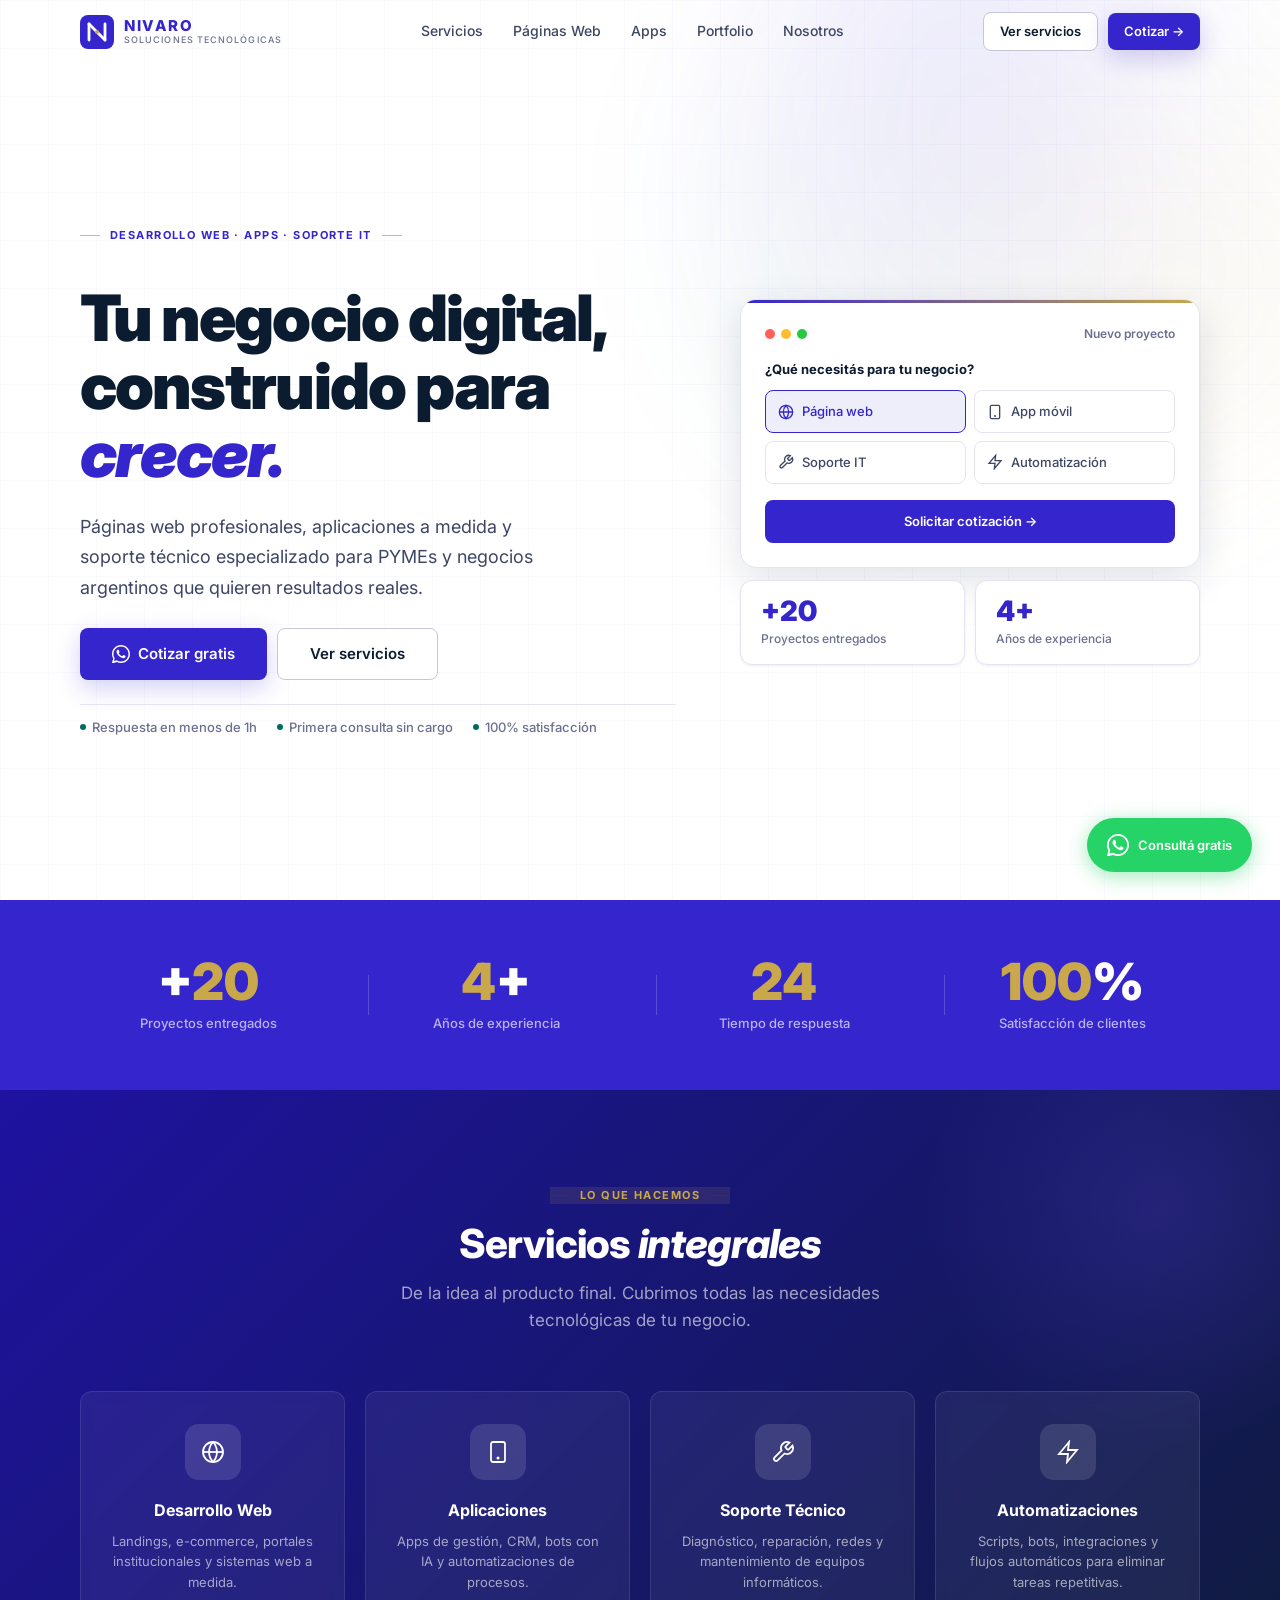
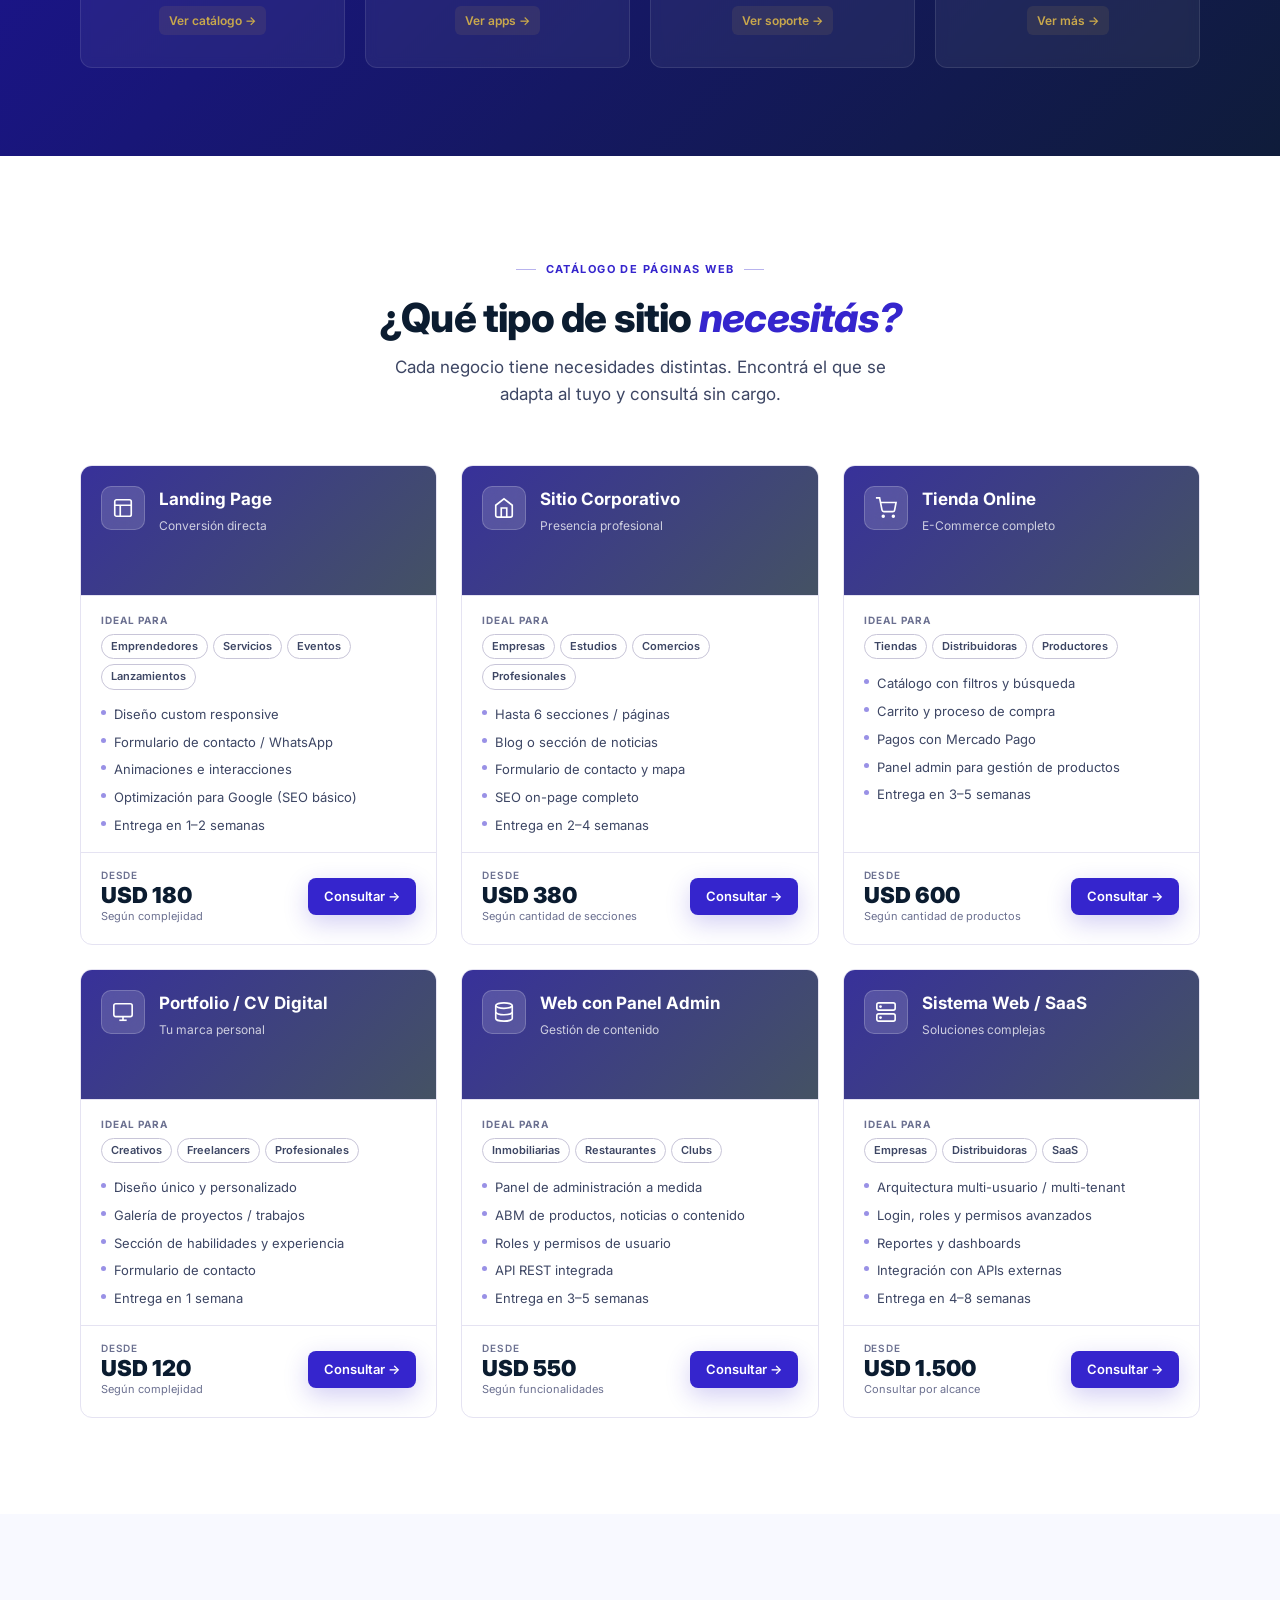
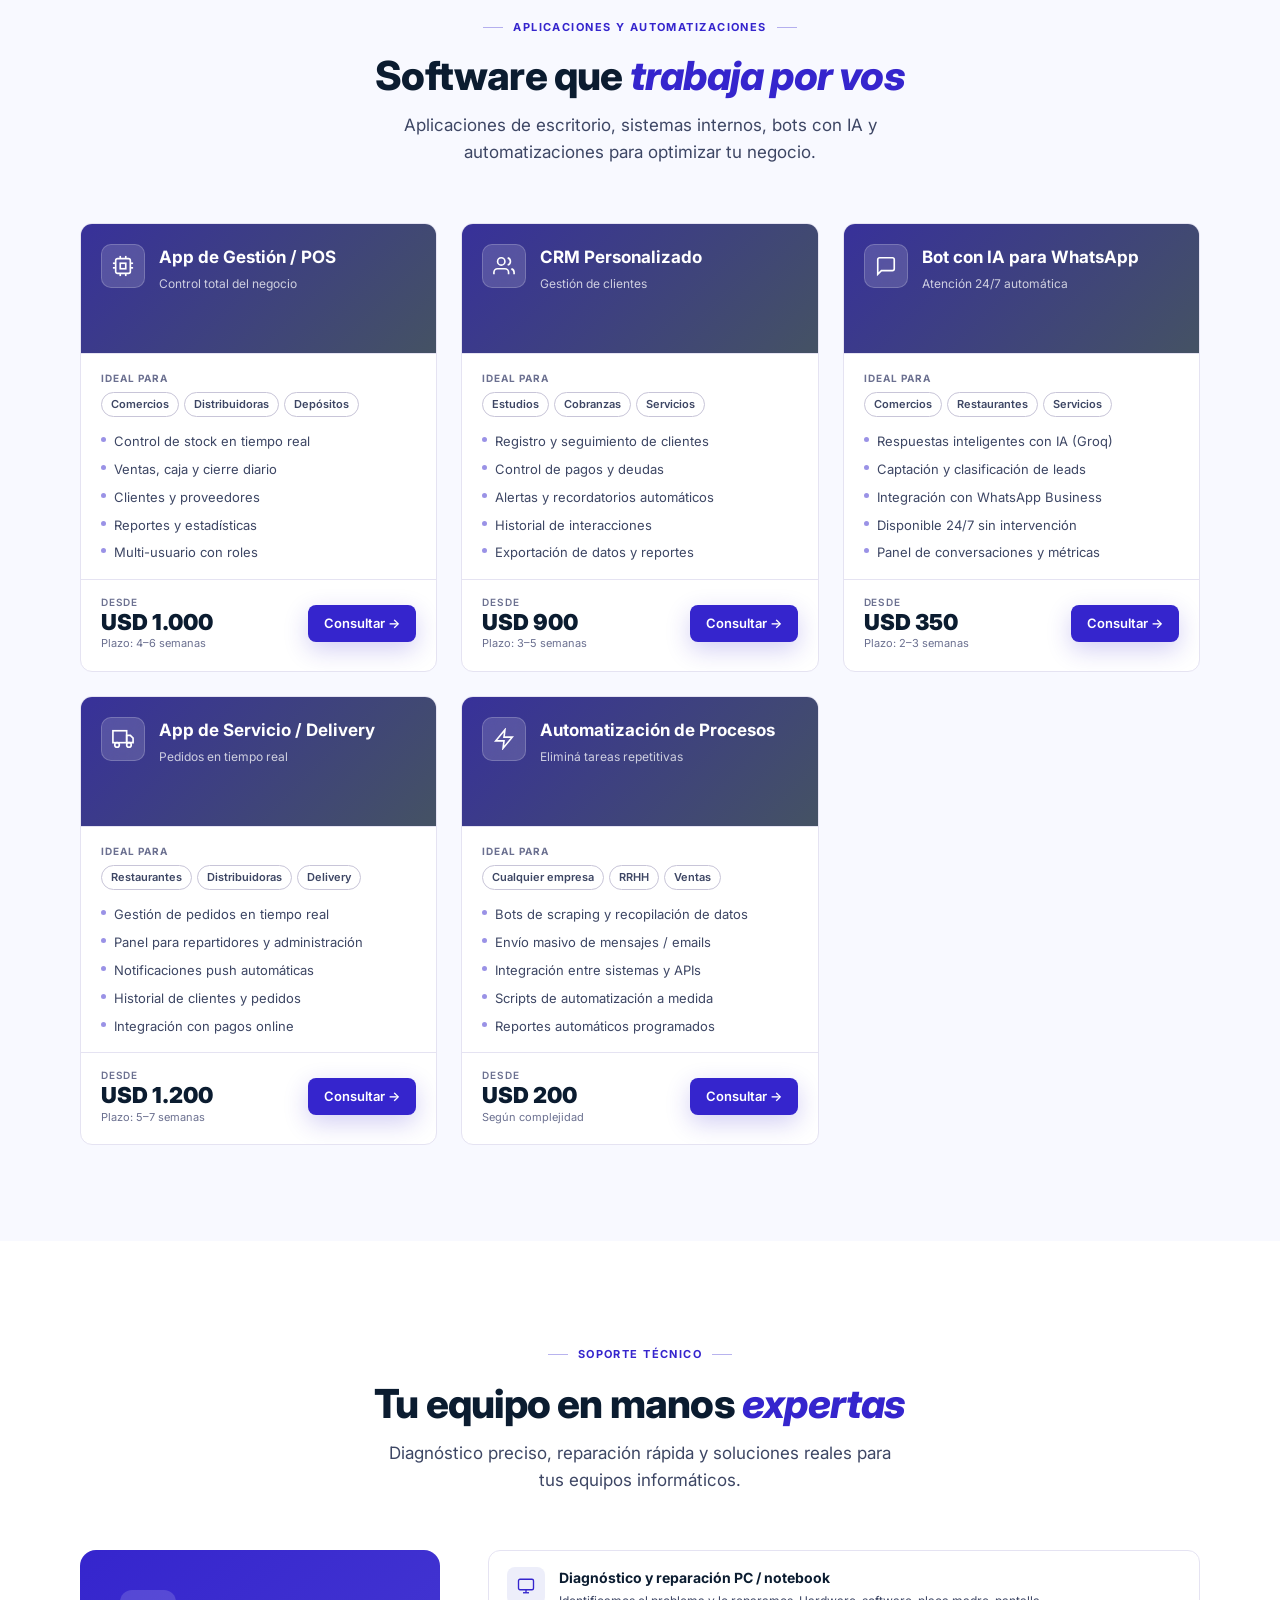
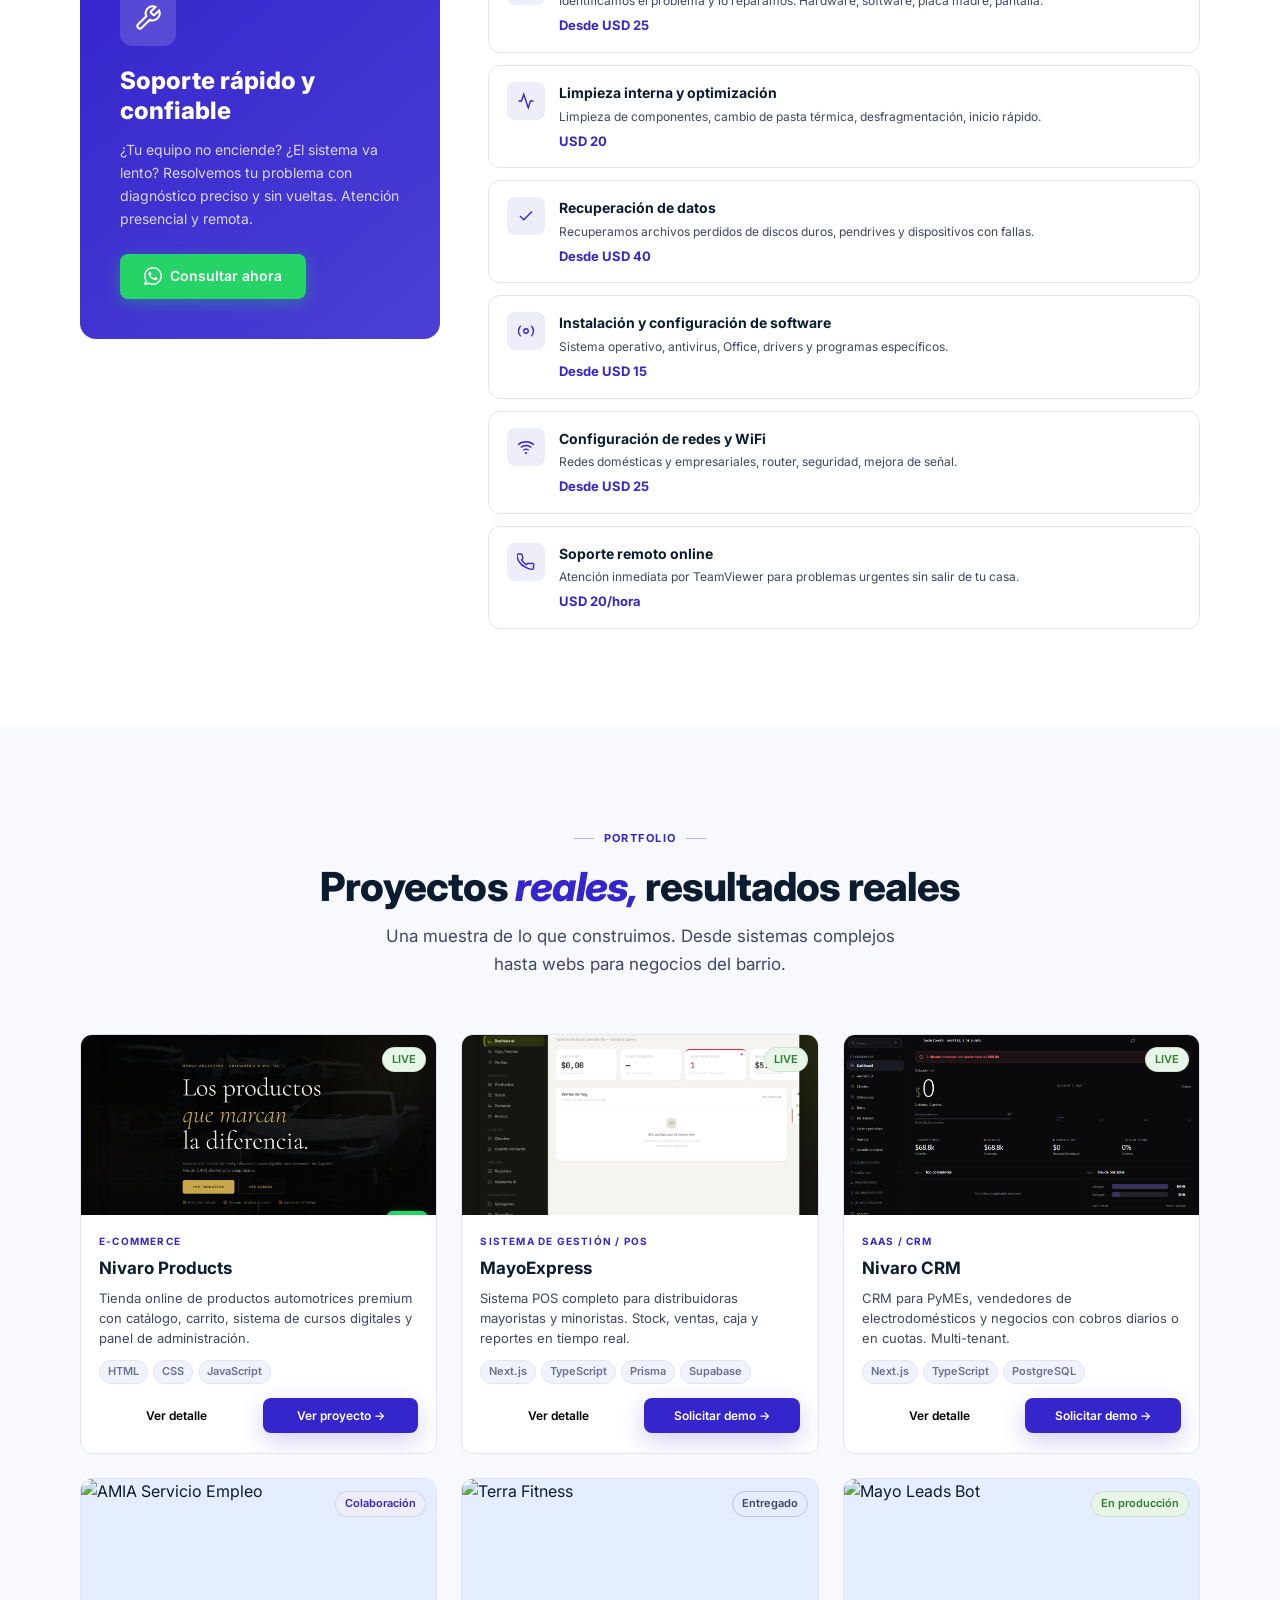
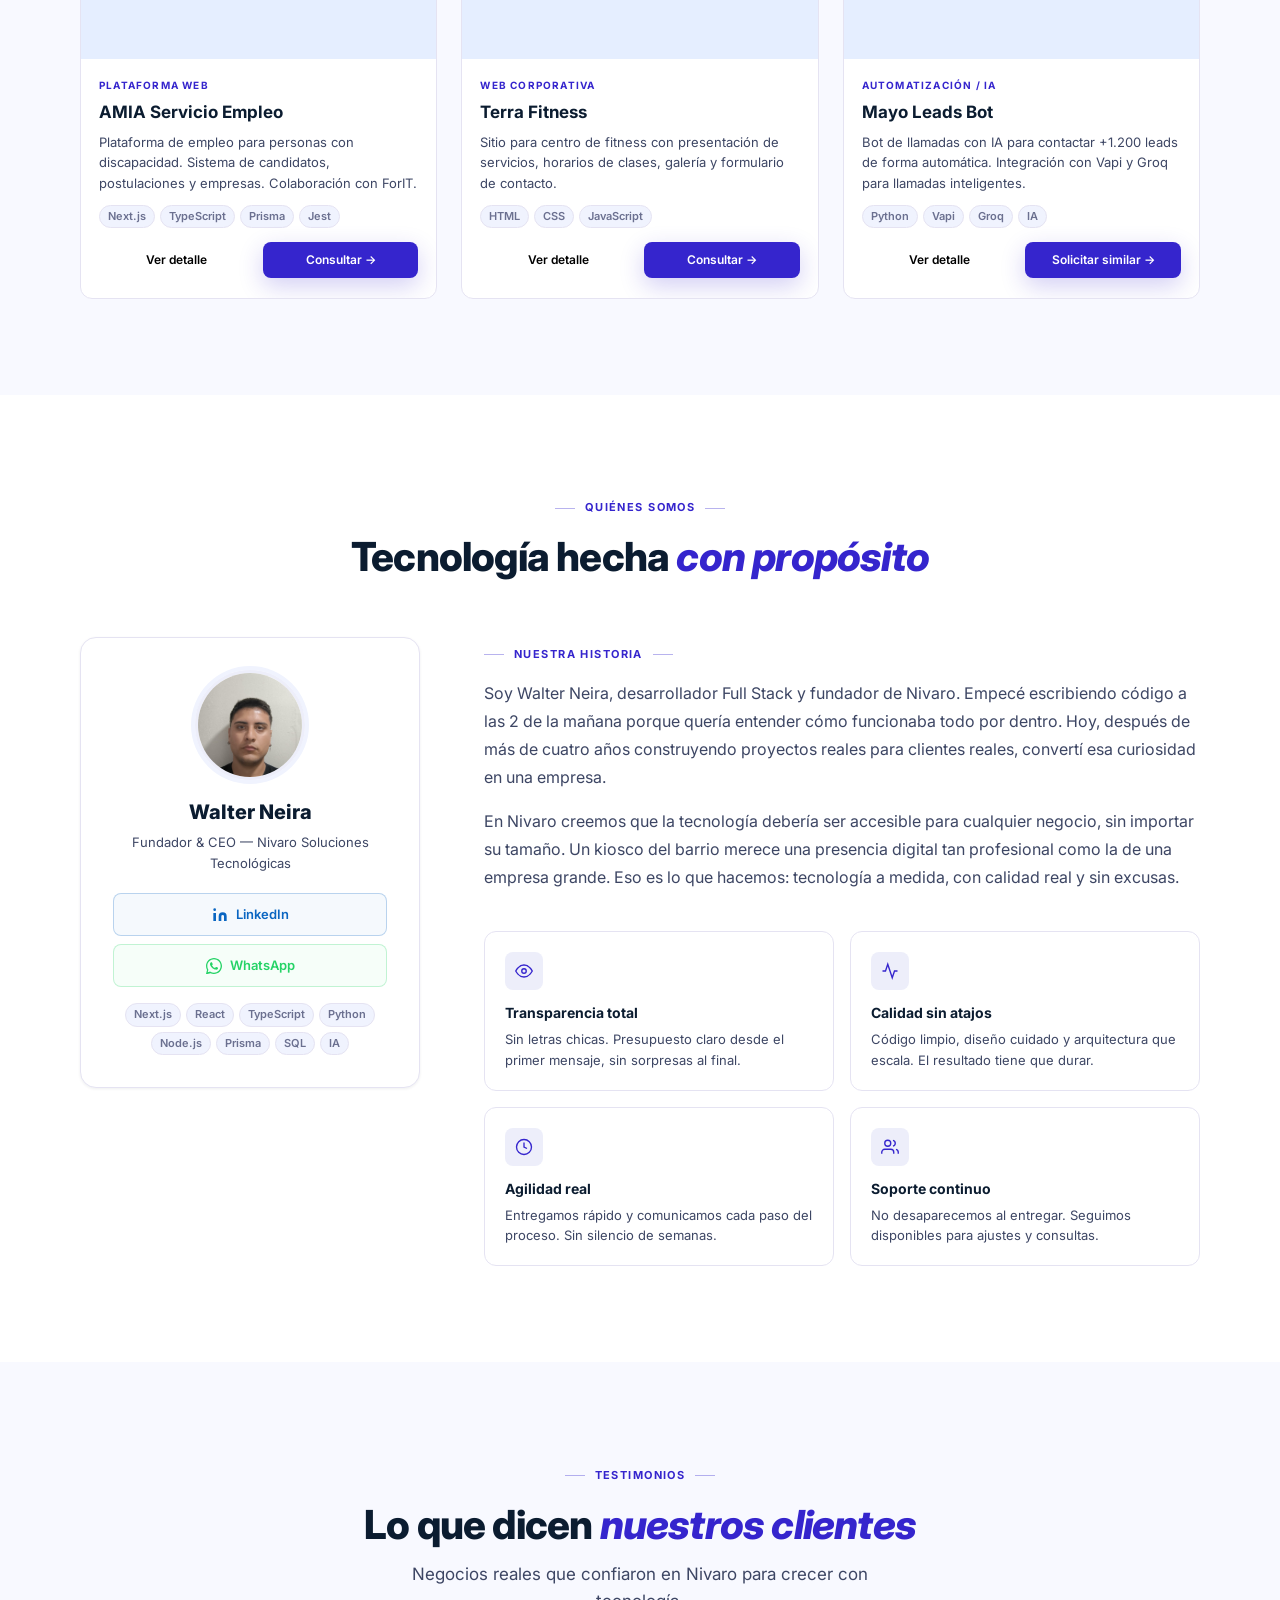
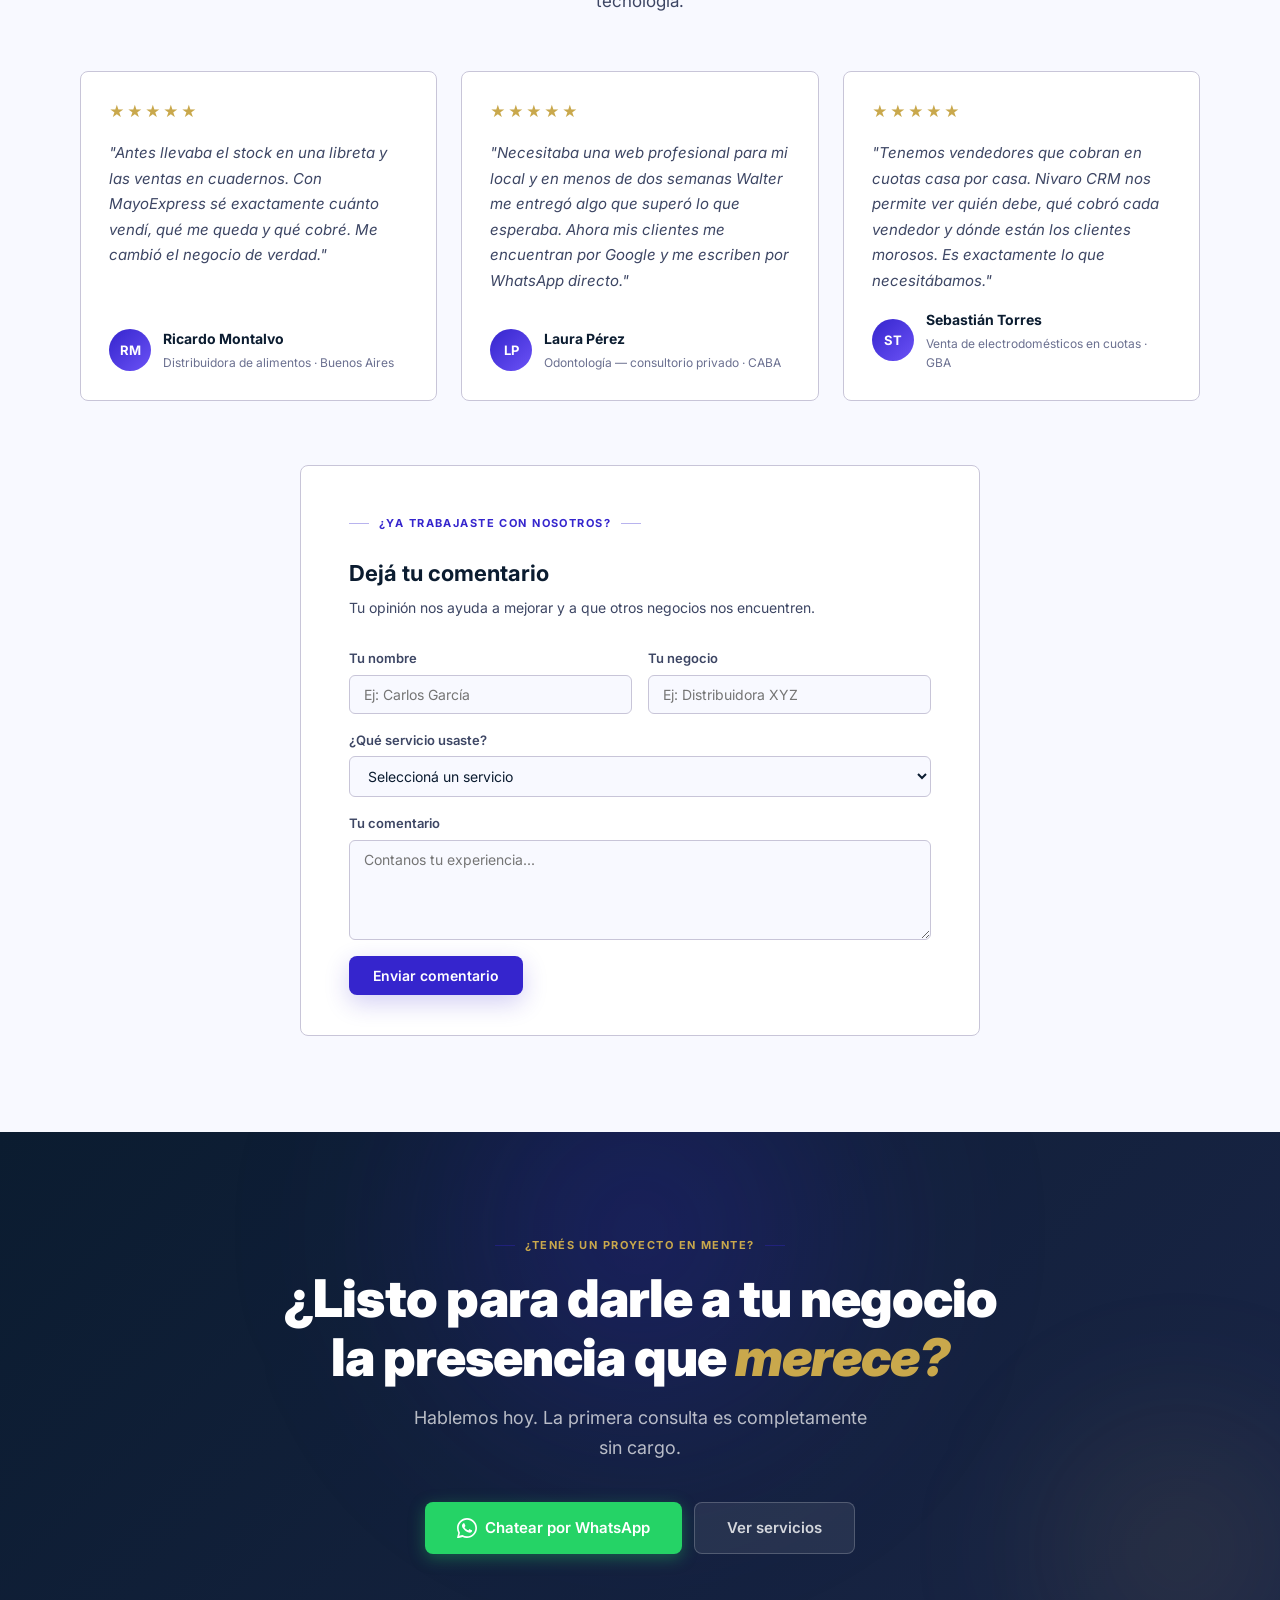
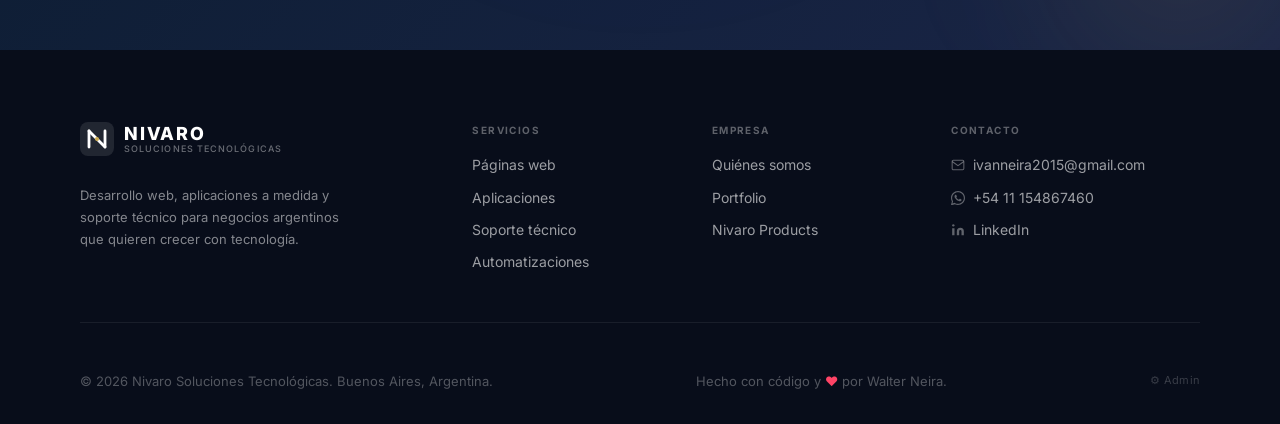
==== commit ae8d4c80: "feat: link acceso interno al cotizador en footer" ====
--- a/index.html
+++ b/index.html
@@ -996,6 +996,7 @@
     <div class="footer-bottom">
       <span>© 2026 Nivaro Soluciones Tecnológicas. Buenos Aires, Argentina.</span>
       <span>Hecho con código y <span style="color:#ff4466">♥</span> por Walter Neira.</span>
+      <a href="cotizador-login.html" style="font-size:11px;color:rgba(255,255,255,.2);text-decoration:none;letter-spacing:.02em" title="Acceso interno">⚙ Admin</a>
     </div>
   </div>
 </footer>
--- a/styles/main.css
+++ b/styles/main.css
@@ -149,6 +149,7 @@
 .pillars::before{content:'';position:absolute;top:-120px;right:-120px;width:480px;height:480px;border-radius:50%;background:radial-gradient(circle,rgba(107,82,246,.18) 0%,transparent 70%);pointer-events:none}
 .pillars .sh .eyebrow{color:var(--gold);background:rgba(201,168,76,.12);border-color:rgba(201,168,76,.25)}
 .pillars .sh h2{color:white}
+.pillars .sh h2 em{color:white}
 .pillars .sh p{color:rgba(255,255,255,.6)}
 .pillars-grid{display:grid;grid-template-columns:repeat(4,1fr);gap:20px}
 .pillar{background:rgba(255,255,255,.06);border:1px solid rgba(255,255,255,.1);border-radius:var(--r-card);padding:32px 24px;text-align:center;transition:transform var(--t),box-shadow var(--t),border-color var(--t),background var(--t);backdrop-filter:blur(6px)}
@@ -218,7 +219,7 @@
 /* ABOUT */
 .about-grid{display:grid;grid-template-columns:340px 1fr;gap:64px;align-items:start}
 .founder-card{background:var(--surface);border:1px solid var(--border-light);border-radius:var(--r-modal);padding:32px;text-align:center;box-shadow:var(--sh-sm);position:sticky;top:calc(var(--nav-h) + 24px)}
-.founder-photo{width:110px;height:110px;border-radius:50%;object-fit:cover;object-position:center top;margin:0 auto 16px;border:3px solid var(--primary-light);box-shadow:0 0 0 4px var(--surface-low)}
+.founder-photo{width:110px;height:110px;border-radius:50%;object-fit:cover;object-position:center center;margin:0 auto 16px;border:3px solid var(--primary-light);box-shadow:0 0 0 4px var(--surface-low)}
 .founder-initials{width:110px;height:110px;border-radius:50%;background:var(--primary);color:white;display:flex;align-items:center;justify-content:center;font-size:36px;font-weight:800;margin:0 auto 16px}
 .founder-name{font-size:20px;font-weight:800;margin-bottom:4px}
 .founder-role{font-size:13px;color:var(--text-2);margin-bottom:20px}
